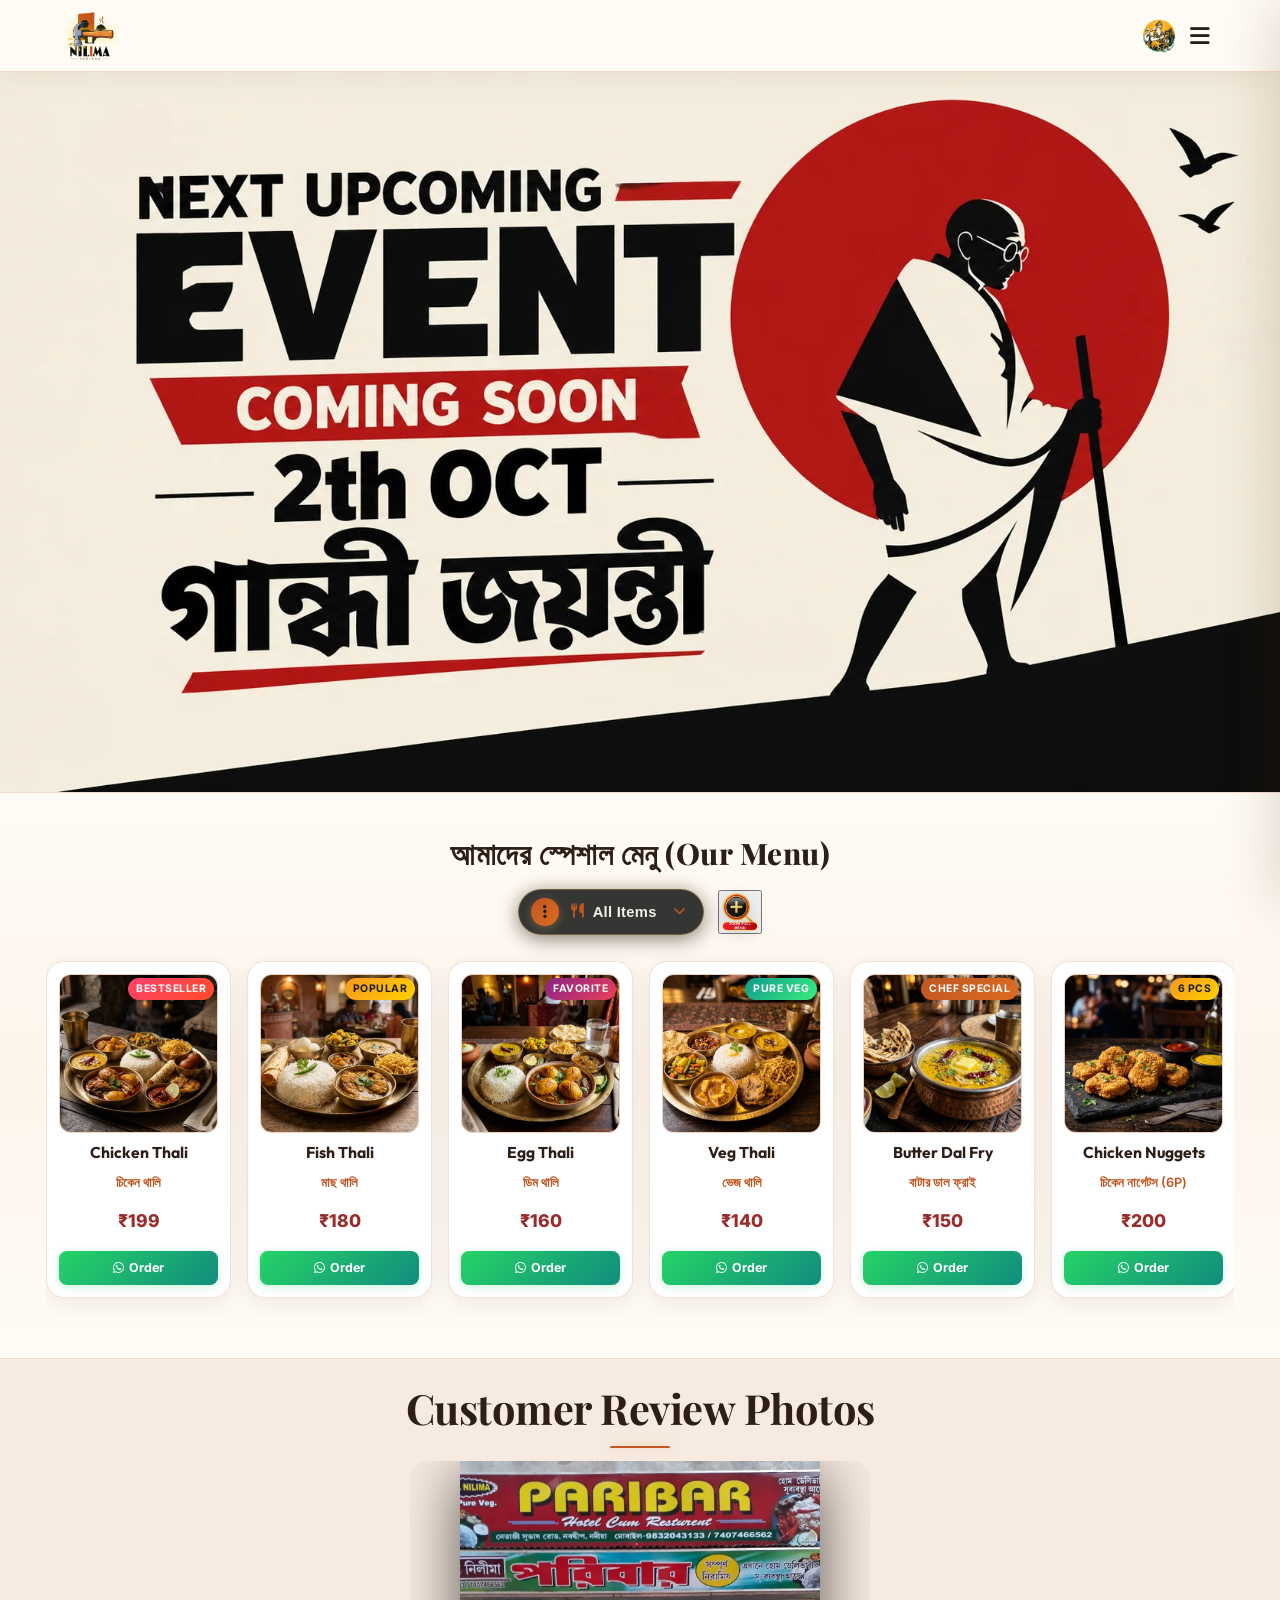
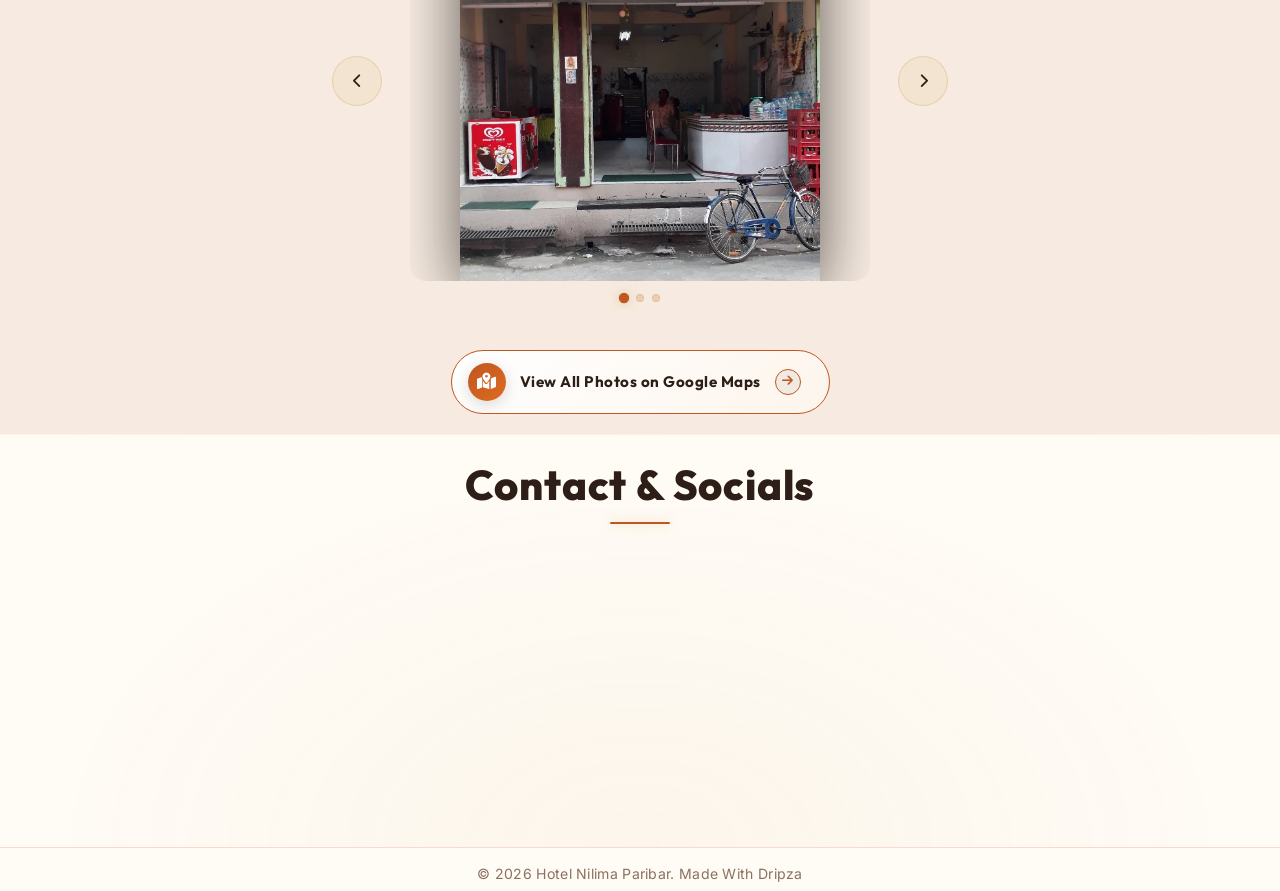
==== index.html @ 19c097c8 "Update search input keypad dismiss on enter" ====
﻿<!DOCTYPE html>
<html lang="bn">
<head>
    <meta charset="UTF-8">
    <meta name="viewport" content="width=device-width, initial-scale=1.0">
    <title>Hotel Nilima Paribar</title>
    <link rel="icon" type="image/png" href="assets/hotel_nilima_paribar_logo.webp">
    <link href="https://fonts.googleapis.com/css2?family=Playfair+Display:wght@400;600;700;800&family=Outfit:wght@300;400;600;800&family=Inter:wght@300;400;500;600&display=swap" rel="stylesheet">
    <link rel="stylesheet" href="https://cdnjs.cloudflare.com/ajax/libs/font-awesome/6.4.0/css/all.min.css">
    <link rel="stylesheet" href="styles.css?v=1.3">
</head>
<body class="no-scroll">
    <!-- Preloader Screen -->
    <div id="preloader">
        <div class="preloader-content">
            <h1 class="preloader-title">Welcome to <br><span class="highlight">Hotel Nilima Paribar</span></h1>
            <div class="preloader-loader">
                <div class="loader-bar"></div>
            </div>
        </div>
    </div>
    <!-- Navbar -->
    <nav class="navbar">
        <div class="logo-container">
            <img src="assets/hotel_nilima_paribar_logo.webp" alt="Hotel Nilima Paribar Logo" class="logo-brand-img">
            <div class="logo-text-wrapper">
                <span class="animated-football-header" title="Ganesh Chaturthi Special">
                    <img src="assets/ganesh_run_icon.webp" alt="Ganesh Run Icon" style="object-fit: contain; filter: drop-shadow(0 0 5px rgba(255, 215, 0, 0.6));">
                </span>
                <span class="logo-text">Hotel Nilima Paribar</span>
            </div>
        </div>
        <span class="rath-yatra-header-text">শুভ বিশ্বকর্মা পূজা!</span>
        <ul class="nav-links">
            <li><a href="#home">Home</a></li>
            <li><a href="#menu">Menu</a></li>
            <li><a href="#reviews">Reviews</a></li>
            <li><a href="#contact">Contact</a></li>
        </ul>
        <div class="navbar-actions">
            <!-- Rakhi Purnima Button for Poster -->
            <button class="fifa-btn" id="open-promo-modal-direct-btn" title="Show Ganesh Chaturthi Special Poster">
                <div class="fifa-container">
                    <div class="fifa-magic-ring"></div>
                    <img src="assets/ganesh_icon.webp" alt="Ganesh Special" class="fifa-svg" style="object-fit: contain;">
                </div>
            </button>
            
            <div class="hamburger">
                <i class="fas fa-bars"></i>
            </div>
        </div>
    </nav>

    <!-- Hero Section -->
    <section id="home" class="hero">
        <div class="hero-bg banner-box">
            <img src="assets/aj_restaurant_banner_1.webp" alt="AJ Restaurant & Cafe Banner" class="active">
            <img src="assets/hero_banner_1.webp" alt="Hotel Nilima Paribar Banner">
            <div class="overlay"></div>
        </div>
        <!-- Click/Hover Zones for Banner Control -->
        <div class="hero-nav-zone left-zone" title="Previous Image"></div>
        <div class="hero-nav-zone right-zone" title="Next Image"></div>
    </section>

                <!-- Digital Restaurant Menu Section -->
    <section id="menu" class="main-menu-section">
        <div class="menu-header-wrapper">
            <div class="menu-eyebrow-container">
                <span class="menu-eyebrow">আমাদের স্পেশাল মেনু (Our Menu)</span>
            </div>
        </div>

        <!-- Menu Category Filter Tabs -->
                <!-- Menu Category Filter Dropdown (Three-Dot Filter Menu) -->
        <!-- Menu Filter and Zoom Controls Row -->
        <div class="menu-filter-controls-row">
            <div class="menu-filter-dropdown-wrapper" id="main-menu-filter-dropdown-wrapper">
            <button type="button" class="menu-filter-dots-btn" id="main-menu-filter-dots-btn" aria-expanded="false" aria-haspopup="true" title="Filter Menu">
                <span class="three-dots-icon-box">
                    <i class="fas fa-ellipsis-v"></i>
                </span>
                <span class="current-filter-label" id="main-current-filter-label">
                    <i class="fas fa-utensils"></i>
                    <span>All Items</span>
                </span>
                <i class="fas fa-chevron-down filter-dropdown-arrow"></i>
            </button>

            <!-- Dropdown List of Category Filter Options -->
            <div class="menu-filter-dropdown-menu" id="main-menu-filter-dropdown-menu">
                <div class="menu-filter-dropdown-header">
                    <span><i class="fas fa-filter"></i> Filter Category</span>
                </div>
                <div class="menu-filter-dropdown-list">
                    <button type="button" class="menu-tab-btn active" data-category="all">
                        <span class="tab-btn-content">
                            <i class="fas fa-utensils tab-icon"></i>
                            <span class="tab-title">All Items</span>
                        </span>
                        <i class="fas fa-check active-indicator-icon"></i>
                    </button>
                    <button type="button" class="menu-tab-btn" data-category="thali">
                        <span class="tab-btn-content">
                            <i class="fas fa-bowl-rice tab-icon"></i>
                            <span class="tab-title">Bengali Thali</span>
                        </span>
                        <i class="fas fa-check active-indicator-icon"></i>
                    </button>
                    <button type="button" class="menu-tab-btn" data-category="snacks">
                        <span class="tab-btn-content">
                            <i class="fas fa-burger tab-icon"></i>
                            <span class="tab-title">Breakfast & Snacks</span>
                        </span>
                        <i class="fas fa-check active-indicator-icon"></i>
                    </button>
                    <button type="button" class="menu-tab-btn" data-category="beverages">
                        <span class="tab-btn-content">
                            <i class="fas fa-mug-hot tab-icon"></i>
                            <span class="tab-title">Tea & Coffee</span>
                        </span>
                        <i class="fas fa-check active-indicator-icon"></i>
                    </button>
                    <button type="button" class="menu-tab-btn" data-category="extras">
                        <span class="tab-btn-content">
                            <i class="fas fa-plate-wheat tab-icon"></i>
                            <span class="tab-title">Sides & Extras</span>
                        </span>
                        <i class="fas fa-check active-indicator-icon"></i>
                    </button>
                </div>
            </div>
        </div>

            <!-- Zoom Full Menu Button on Right Side of Filter -->
            <button type="button" class="menu-zoom-img-btn" id="open-full-menu-modal-btn" title="Open Complete Menu Card (সম্পূর্ণ মেনু)">
                    <img src="assets/zoom_full_menu_icon.webp" alt="Zoom Full Menu" class="zoom-full-menu-img">
                </button>
        </div>
        

        <!-- Menu Cards Horizontal Side-Scroll Wrapper -->
        <div class="main-menu-scroll-wrapper">
            <div class="main-menu-scroll-track" id="main-restaurant-menu-scroll">
                
                <!-- 1. Chicken Thali -->
                <div class="food-menu-card" data-category="thali">
                    <div class="food-card-badge bestseller">Bestseller</div>
                    <div class="food-card-img-box">
                        <img src="assets/menu_chicken_thali.webp" alt="Chicken Thali" loading="lazy">
                    </div>
                    <div class="food-card-body">
                        <h3 class="food-title">Chicken Thali</h3>
                        <span class="bengali-title">চিকেন থালি</span>
                        <span class="food-price">₹199</span>
                        <a href="https://wa.me/917407466562?text=Hi%20Hotel%20Nilima%20Paribar,%20I%20want%20to%20order%20Chicken%20Thali%20(₹199)" target="_blank" class="food-order-btn">
                            <i class="fab fa-whatsapp"></i> Order
                        </a>
                    </div>
                </div>

                <!-- 2. Fish Thali -->
                <div class="food-menu-card" data-category="thali">
                    <div class="food-card-badge popular">Popular</div>
                    <div class="food-card-img-box">
                        <img src="assets/menu_fish_thali.webp" alt="Fish Thali" loading="lazy">
                    </div>
                    <div class="food-card-body">
                        <h3 class="food-title">Fish Thali</h3>
                        <span class="bengali-title">মাছ থালি</span>
                        <span class="food-price">₹180</span>
                        <a href="https://wa.me/917407466562?text=Hi%20Hotel%20Nilima%20Paribar,%20I%20want%20to%20order%20Fish%20Thali%20(₹180)" target="_blank" class="food-order-btn">
                            <i class="fab fa-whatsapp"></i> Order
                        </a>
                    </div>
                </div>

                <!-- 3. Egg Thali -->
                <div class="food-menu-card" data-category="thali">
                    <div class="food-card-badge special">Favorite</div>
                    <div class="food-card-img-box">
                        <img src="assets/menu_egg_thali.webp" alt="Egg Thali" loading="lazy">
                    </div>
                    <div class="food-card-body">
                        <h3 class="food-title">Egg Thali</h3>
                        <span class="bengali-title">ডিম থালি</span>
                        <span class="food-price">₹160</span>
                        <a href="https://wa.me/917407466562?text=Hi%20Hotel%20Nilima%20Paribar,%20I%20want%20to%20order%20Egg%20Thali%20(₹160)" target="_blank" class="food-order-btn">
                            <i class="fab fa-whatsapp"></i> Order
                        </a>
                    </div>
                </div>

                <!-- 4. Veg Thali -->
                <div class="food-menu-card" data-category="thali">
                    <div class="food-card-badge pure-veg">Pure Veg</div>
                    <div class="food-card-img-box">
                        <img src="assets/menu_veg_thali.webp" alt="Veg Thali" loading="lazy">
                    </div>
                    <div class="food-card-body">
                        <h3 class="food-title">Veg Thali</h3>
                        <span class="bengali-title">ভেজ থালি</span>
                        <span class="food-price">₹140</span>
                        <a href="https://wa.me/917407466562?text=Hi%20Hotel%20Nilima%20Paribar,%20I%20want%20to%20order%20Veg%20Thali%20(₹140)" target="_blank" class="food-order-btn">
                            <i class="fab fa-whatsapp"></i> Order
                        </a>
                    </div>
                </div>

                <!-- 5. Butter Dal Fry -->
                <div class="food-menu-card" data-category="extras">
                    <div class="food-card-badge chef">Chef Special</div>
                    <div class="food-card-img-box">
                        <img src="assets/menu_butter_dal_fry.webp" alt="Butter Dal Fry" loading="lazy">
                    </div>
                    <div class="food-card-body">
                        <h3 class="food-title">Butter Dal Fry</h3>
                        <span class="bengali-title">বাটার ডাল ফ্রাই</span>
                        <span class="food-price">₹150</span>
                        <a href="https://wa.me/917407466562?text=Hi%20Hotel%20Nilima%20Paribar,%20I%20want%20to%20order%20Butter%20Dal%20Fry%20(₹150)" target="_blank" class="food-order-btn">
                            <i class="fab fa-whatsapp"></i> Order
                        </a>
                    </div>
                </div>

                <!-- 6. Chicken Nuggets -->
                <div class="food-menu-card" data-category="snacks">
                    <div class="food-card-badge popular">6 Pcs</div>
                    <div class="food-card-img-box">
                        <img src="assets/menu_chicken_nuggets.webp" alt="Chicken Nuggets" loading="lazy">
                    </div>
                    <div class="food-card-body">
                        <h3 class="food-title">Chicken Nuggets</h3>
                        <span class="bengali-title">চিকেন নাগেটস (6P)</span>
                        <span class="food-price">₹200</span>
                        <a href="https://wa.me/917407466562?text=Hi%20Hotel%20Nilima%20Paribar,%20I%20want%20to%20order%20Chicken%20Nuggets%20(₹200)" target="_blank" class="food-order-btn">
                            <i class="fab fa-whatsapp"></i> Order
                        </a>
                    </div>
                </div>

                <!-- 7. Aloo Tikki -->
                <div class="food-menu-card" data-category="snacks">
                    <div class="food-card-badge pure-veg">Big Size</div>
                    <div class="food-card-img-box">
                        <img src="assets/menu_aloo_tikki.webp" alt="Aloo Tikki Big Size" loading="lazy">
                    </div>
                    <div class="food-card-body">
                        <h3 class="food-title">Aloo Tikki 6P</h3>
                        <span class="bengali-title">আলু টিক্কি (6P)</span>
                        <span class="food-price">₹180</span>
                        <a href="https://wa.me/917407466562?text=Hi%20Hotel%20Nilima%20Paribar,%20I%20want%20to%20order%20Aloo%20Tikki%20(₹180)" target="_blank" class="food-order-btn">
                            <i class="fab fa-whatsapp"></i> Order
                        </a>
                    </div>
                </div>

                <!-- 8. Egg Maggie -->
                <div class="food-menu-card" data-category="snacks">
                    <div class="food-card-badge popular">Hot</div>
                    <div class="food-card-img-box">
                        <img src="assets/menu_egg_maggie.webp" alt="Egg Maggie" loading="lazy">
                    </div>
                    <div class="food-card-body">
                        <h3 class="food-title">Egg Maggie</h3>
                        <span class="bengali-title">এগ ম্যাগি</span>
                        <span class="food-price">₹80</span>
                        <a href="https://wa.me/917407466562?text=Hi%20Hotel%20Nilima%20Paribar,%20I%20want%20to%20order%20Egg%20Maggie%20(₹80)" target="_blank" class="food-order-btn">
                            <i class="fab fa-whatsapp"></i> Order
                        </a>
                    </div>
                </div>

                <!-- 9. Veg Maggie -->
                <div class="food-menu-card" data-category="snacks">
                    <div class="food-card-badge pure-veg">Veg</div>
                    <div class="food-card-img-box">
                        <img src="assets/menu_egg_maggie.webp" alt="Veg Maggie" loading="lazy">
                    </div>
                    <div class="food-card-body">
                        <h3 class="food-title">Veg Maggie</h3>
                        <span class="bengali-title">ভেজ ম্যাগি</span>
                        <span class="food-price">₹60</span>
                        <a href="https://wa.me/917407466562?text=Hi%20Hotel%20Nilima%20Paribar,%20I%20want%20to%20order%20Veg%20Maggie%20(₹60)" target="_blank" class="food-order-btn">
                            <i class="fab fa-whatsapp"></i> Order
                        </a>
                    </div>
                </div>

                <!-- 10. Bread Omelette -->
                <div class="food-menu-card" data-category="snacks">
                    <div class="food-card-badge special">Breakfast</div>
                    <div class="food-card-img-box">
                        <img src="assets/menu6.webp" alt="Bread Omelette Jam Butter" loading="lazy">
                    </div>
                    <div class="food-card-body">
                        <h3 class="food-title">Bread Omelette</h3>
                        <span class="bengali-title">ব্রেড ওমলেট / জ্যাম</span>
                        <span class="food-price">₹60</span>
                        <a href="https://wa.me/917407466562?text=Hi%20Hotel%20Nilima%20Paribar,%20I%20want%20to%20order%20Bread%20Omelette%20(₹60)" target="_blank" class="food-order-btn">
                            <i class="fab fa-whatsapp"></i> Order
                        </a>
                    </div>
                </div>

                <!-- 11. Chai & Coffee -->
                <div class="food-menu-card" data-category="beverages">
                    <div class="food-card-badge special">Hot</div>
                    <div class="food-card-img-box">
                        <img src="assets/menu_tea_coffee.webp" alt="Coffee" loading="lazy">
                    </div>
                    <div class="food-card-body">
                        <h3 class="food-title">Milk / Black Coffee</h3>
                        <span class="bengali-title">কফি (Min 2 Cup)</span>
                        <span class="food-price">₹50</span>
                        <a href="https://wa.me/917407466562?text=Hi%20Hotel%20Nilima%20Paribar,%20I%20want%20to%20order%20Coffee" target="_blank" class="food-order-btn">
                            <i class="fab fa-whatsapp"></i> Order
                        </a>
                    </div>
                </div>

                <!-- 12. Milk / Black Tea -->
                <div class="food-menu-card" data-category="beverages">
                    <div class="food-card-badge bestseller">Chai</div>
                    <div class="food-card-img-box">
                        <img src="assets/menu_tea_coffee.webp" alt="Tea" loading="lazy">
                    </div>
                    <div class="food-card-body">
                        <h3 class="food-title">Black / Milk Tea</h3>
                        <span class="bengali-title">চা (Min 2 Cup)</span>
                        <span class="food-price">₹25</span>
                        <a href="https://wa.me/917407466562?text=Hi%20Hotel%20Nilima%20Paribar,%20I%20want%20to%20order%20Tea" target="_blank" class="food-order-btn">
                            <i class="fab fa-whatsapp"></i> Order
                        </a>
                    </div>
                </div>

                <!-- 13. Green Tea -->
                <div class="food-menu-card" data-category="beverages">
                    <div class="food-card-badge pure-veg">Healthy</div>
                    <div class="food-card-img-box">
                        <img src="assets/menu_tea_coffee.webp" alt="Green Tea" loading="lazy">
                    </div>
                    <div class="food-card-body">
                        <h3 class="food-title">Green Tea</h3>
                        <span class="bengali-title">গ্রিন টি (Min 2 Cup)</span>
                        <span class="food-price">₹40</span>
                        <a href="https://wa.me/917407466562?text=Hi%20Hotel%20Nilima%20Paribar,%20I%20want%20to%20order%20Green%20Tea" target="_blank" class="food-order-btn">
                            <i class="fab fa-whatsapp"></i> Order
                        </a>
                    </div>
                </div>

                <!-- 14. Extra Chicken 4P -->
                <div class="food-menu-card" data-category="extras">
                    <div class="food-card-badge popular">4 Pcs</div>
                    <div class="food-card-img-box">
                        <img src="assets/menu_chicken_thali.webp" alt="Extra Chicken" loading="lazy">
                    </div>
                    <div class="food-card-body">
                        <h3 class="food-title">Extra Chicken (4P)</h3>
                        <span class="bengali-title">চিকেন কারি (4P)</span>
                        <span class="food-price">₹180</span>
                        <a href="https://wa.me/917407466562?text=Hi%20Hotel%20Nilima%20Paribar,%20I%20want%20to%20order%20Extra%20Chicken%204P%20(₹180)" target="_blank" class="food-order-btn">
                            <i class="fab fa-whatsapp"></i> Order
                        </a>
                    </div>
                </div>

                <!-- 15. Extra Mutton 1P -->
                <div class="food-menu-card" data-category="extras">
                    <div class="food-card-badge special">Special</div>
                    <div class="food-card-img-box">
                        <img src="assets/menu3.webp" alt="Extra Mutton" loading="lazy">
                    </div>
                    <div class="food-card-body">
                        <h3 class="food-title">Extra Mutton (1P)</h3>
                        <span class="bengali-title">মটন (স্পেশাল অর্ডার)</span>
                        <span class="food-price">₹80</span>
                        <a href="https://wa.me/917407466562?text=Hi%20Hotel%20Nilima%20Paribar,%20I%20want%20to%20order%20Extra%20Mutton%20(₹80)" target="_blank" class="food-order-btn">
                            <i class="fab fa-whatsapp"></i> Order
                        </a>
                    </div>
                </div>

                <!-- 16. Extra Fish 1P -->
                <div class="food-menu-card" data-category="extras">
                    <div class="food-card-badge popular">1 Pc</div>
                    <div class="food-card-img-box">
                        <img src="assets/menu_fish_thali.webp" alt="Extra Fish" loading="lazy">
                    </div>
                    <div class="food-card-body">
                        <h3 class="food-title">Extra Fish (1P)</h3>
                        <span class="bengali-title">মাছ ১ পিস</span>
                        <span class="food-price">₹80</span>
                        <a href="https://wa.me/917407466562?text=Hi%20Hotel%20Nilima%20Paribar,%20I%20want%20to%20order%20Extra%20Fish%20(₹80)" target="_blank" class="food-order-btn">
                            <i class="fab fa-whatsapp"></i> Order
                        </a>
                    </div>
                </div>

                <!-- 17. Green Salad -->
                <div class="food-menu-card" data-category="extras">
                    <div class="food-card-badge pure-veg">Fresh</div>
                    <div class="food-card-img-box">
                        <img src="assets/menu_veg_thali.webp" alt="Green Salad" loading="lazy">
                    </div>
                    <div class="food-card-body">
                        <h3 class="food-title">Green Salad</h3>
                        <span class="bengali-title">গ্রিন স্যালাড</span>
                        <span class="food-price">₹100</span>
                        <a href="https://wa.me/917407466562?text=Hi%20Hotel%20Nilima%20Paribar,%20I%20want%20to%20order%20Green%20Salad%20(₹100)" target="_blank" class="food-order-btn">
                            <i class="fab fa-whatsapp"></i> Order
                        </a>
                    </div>
                </div>

                <!-- 18. Extra Egg (2P) -->
                <div class="food-menu-card" data-category="extras">
                    <div class="food-card-badge special">2 Pcs</div>
                    <div class="food-card-img-box">
                        <img src="assets/menu_egg_thali.webp" alt="Extra Egg 2P" loading="lazy">
                    </div>
                    <div class="food-card-body">
                        <h3 class="food-title">Extra Egg (2P)</h3>
                        <span class="bengali-title">ডিম (২ পিস)</span>
                        <span class="food-price">₹50</span>
                        <a href="https://wa.me/917407466562?text=Hi%20Hotel%20Nilima%20Paribar,%20I%20want%20to%20order%20Extra%20Egg%202P%20(₹50)" target="_blank" class="food-order-btn">
                            <i class="fab fa-whatsapp"></i> Order
                        </a>
                    </div>
                </div>

                <!-- 19. Extra Rice -->
                <div class="food-menu-card" data-category="extras">
                    <div class="food-card-badge popular">1 Plate</div>
                    <div class="food-card-img-box">
                        <img src="assets/menu_veg_thali.webp" alt="Extra Rice" loading="lazy">
                    </div>
                    <div class="food-card-body">
                        <h3 class="food-title">Extra Rice</h3>
                        <span class="bengali-title">এক্সট্রা ভাত</span>
                        <span class="food-price">₹50</span>
                        <a href="https://wa.me/917407466562?text=Hi%20Hotel%20Nilima%20Paribar,%20I%20want%20to%20order%20Extra%20Rice%20(₹50)" target="_blank" class="food-order-btn">
                            <i class="fab fa-whatsapp"></i> Order
                        </a>
                    </div>
                </div>

                <!-- 20. Extra Misti / Papad / Roti -->
                <div class="food-menu-card" data-category="extras">
                    <div class="food-card-badge pure-veg">Per Pc</div>
                    <div class="food-card-img-box">
                        <img src="assets/menu2.webp" alt="Extra Misti Papad Roti" loading="lazy">
                    </div>
                    <div class="food-card-body">
                        <h3 class="food-title">Extra Misti / Papad / Roti</h3>
                        <span class="bengali-title">মিষ্টি / পাঁপড় / রুটি</span>
                        <span class="food-price">₹10</span>
                        <a href="https://wa.me/917407466562?text=Hi%20Hotel%20Nilima%20Paribar,%20I%20want%20to%20order%20Extra%20Misti%20Papad%20Roti%20(₹10)" target="_blank" class="food-order-btn">
                            <i class="fab fa-whatsapp"></i> Order
                        </a>
                    </div>
                </div>

                <!-- 21. Extra Sabji / Dal / Vaji -->
                <div class="food-menu-card" data-category="extras">
                    <div class="food-card-badge pure-veg">Side Bowl</div>
                    <div class="food-card-img-box">
                        <img src="assets/menu_butter_dal_fry.webp" alt="Extra Sabji Dal Vaji" loading="lazy">
                    </div>
                    <div class="food-card-body">
                        <h3 class="food-title">Extra Sabji / Dal / Vaji</h3>
                        <span class="bengali-title">সবজি / ডাল / ভাজি</span>
                        <span class="food-price">₹30</span>
                        <a href="https://wa.me/917407466562?text=Hi%20Hotel%20Nilima%20Paribar,%20I%20want%20to%20order%20Extra%20Sabji%20Dal%20Vaji%20(₹30)" target="_blank" class="food-order-btn">
                            <i class="fab fa-whatsapp"></i> Order
                        </a>
                    </div>
                </div>

                <!-- 18. Water Bottle -->
                <div class="food-menu-card" data-category="beverages">
                    <div class="food-card-badge pure-veg">Mineral</div>
                    <div class="food-card-img-box">
                        <img src="assets/menu5.webp" alt="Water Bottle" loading="lazy">
                    </div>
                    <div class="food-card-body">
                        <h3 class="food-title">Water Bottle</h3>
                        <span class="bengali-title">জল 1L / 2L</span>
                        <span class="food-price">₹20 / ₹30</span>
                        <a href="https://wa.me/917407466562?text=Hi%20Hotel%20Nilima%20Paribar,%20I%20want%20to%20order%20Water%20Bottle" target="_blank" class="food-order-btn">
                            <i class="fab fa-whatsapp"></i> Order
                        </a>
                    </div>
                </div>

            </div>
        </div>
    </section>

    <!-- Reviews Section (Photo Gallery) -->
    <section id="reviews" class="reviews-section">
        <h2 class="section-title">Customer Review Photos</h2>
        <div class="reviews-slider-container">
            <div class="reviews-slider">
                <div class="review-slide active">
                    <img src="assets/customer_review_1.webp" alt="Customer Review 1">
                </div>
                <div class="review-slide">
                    <img src="assets/customer_review_2.webp" alt="Customer Review 2">
                </div>
                <div class="review-slide">
                    <img src="assets/customer_review_3.webp" alt="Customer Review 3">
                </div>
            </div>
            
            <!-- Slider Controls -->
            <button class="slider-btn prev-btn"><i class="fas fa-chevron-left"></i></button>
            <button class="slider-btn next-btn"><i class="fas fa-chevron-right"></i></button>
            
            <!-- Slider Dots -->
            <div class="slider-dots">
                <span class="dot active" data-index="0"></span>
                <span class="dot" data-index="1"></span>
                <span class="dot" data-index="2"></span>
            </div>
        </div>
        <div style="text-align: center; margin-top: 3rem;">
            <div class="reviews-cta-wrapper">
            <a href="https://maps.app.goo.gl/4jvdmFvVwzKEsBxD9" target="_blank" class="modern-maps-btn" title="Open Google Maps Gallery">
                <span class="maps-icon-badge"><i class="fas fa-map-marked-alt"></i></span>
                <span class="maps-btn-text">View All Photos on Google Maps</span>
                <span class="maps-arrow-circle"><i class="fas fa-arrow-right"></i></span>
            </a>
        </div>
        </div>
    </section>

    <!-- Contact & Footer -->
    <section id="contact" class="contact-section">
        <h2 class="section-title">Contact & Socials</h2>
        <div class="contact-container glassmorphism">
            <div class="contact-info">
                <h2>Visit Us</h2>
                <div class="info-item">
                    <a href="https://maps.app.goo.gl/Jmg99uzbRJ62rN9A8" target="_blank" style="color: inherit; text-decoration: none; display: flex; align-items: center; gap: 15px;">
                        <i class="fas fa-map-marker-alt"></i>
                        <p>C948+MCX, Nabadwip, West Bengal 741302</p>
                    </a>
                </div>
                <div class="info-item">
                    <a href="tel:+917407466562" style="color: inherit; text-decoration: none; display: flex; align-items: center; gap: 15px;">
                        <i class="fas fa-phone-alt"></i>
                        <p>+91 7407466562</p>
                    </a>
                </div>
                <div class="info-item">
                    <a href="mailto:info@hotelnilimaparibar.com" style="color: inherit; text-decoration: none; display: flex; align-items: center; gap: 15px;">
                        <i class="fas fa-envelope"></i>
                        <p>info@hotelnilimaparibar.com</p>
                    </a>
                </div>
            </div>
            <div class="social-links">
                <h2>Follow Us</h2>
                <div class="social-icons">
                    <a href="#" class="social-icon"><i class="fab fa-instagram"></i></a>
                    <a href="#" class="social-icon"><i class="fab fa-facebook-f"></i></a>
                    <a href="#" class="social-icon"><i class="fab fa-youtube"></i></a>
                    <a href="https://wa.me/917407466562" target="_blank" class="social-icon" title="Chat on WhatsApp"><i class="fab fa-whatsapp"></i></a>
                    <a href="https://maps.app.goo.gl/Jmg99uzbRJ62rN9A8" target="_blank" class="social-icon" title="View Location"><i class="fas fa-map-marker-alt"></i></a>
                </div>
            </div>
        </div>
    </section>

    <footer>
        <p>&copy; 2026 Hotel Nilima Paribar. Made With Dripza</p>
    </footer>



    <!-- Full Menu Interactive Modal -->
    <div class="full-menu-modal" id="full-menu-modal" aria-hidden="true">
        <div class="full-menu-modal-overlay" id="full-menu-modal-overlay"></div>
        <div class="full-menu-modal-container">
            <!-- Modal Sticky Top Header Container (Header + Hero Title + Search + Category Tabs) -->
            <div class="full-menu-modal-top-section">
                <!-- Modal Header -->
                <div class="full-menu-modal-header">
                    <div class="full-menu-modal-header-left">
                        <button class="menu-modal-close-btn" id="close-full-menu-modal-btn" aria-label="Close Full Menu">
                            <i class="fas fa-arrow-left"></i> <span>Back</span>
                        </button>
                        <div class="full-menu-modal-title">
                            Hotel Nilima Paribar
                        </div>
                    </div>
                    <div class="full-menu-modal-header-right">
                        <a href="#modal-order-timings" class="menu-modal-timing-btn" id="modal-timing-btn" title="Order Timings">
                            <i class="fas fa-clock"></i> <span>Timings</span>
                        </a>
                        <a href="tel:917407466562" class="menu-modal-call-btn">
                            <i class="fas fa-phone-alt"></i> <span>917407466562</span>
                        </a>
                        <button class="menu-modal-close-icon-btn" id="close-full-menu-icon-btn" aria-label="Close">
                            <i class="fas fa-times"></i>
                        </button>
                    </div>
                </div>

                <!-- Modal Hero Header -->
                <div class="full-menu-hero">
                    <h1>Complete Menu Card <span class="bengali-heading">আমাদের সম্পূর্ণ ডিজিটাল মেনু</span></h1>
                </div>

                <!-- Search Bar & Category Filter Tabs -->
                <div class="menu-control-bar">
                    

                    <!-- Modal Category Filter Dropdown (Three-Dot Filter Menu) -->
                    <div class="menu-filter-dropdown-wrapper" id="modal-menu-filter-dropdown-wrapper">
            <button type="button" class="menu-filter-dots-btn" id="modal-menu-filter-dots-btn" aria-expanded="false" aria-haspopup="true" title="Filter Menu">
                <span class="three-dots-icon-box">
                    <i class="fas fa-ellipsis-v"></i>
                </span>
                <span class="current-filter-label" id="modal-current-filter-label">
                    <i class="fas fa-utensils"></i>
                    <span>All Items</span>
                </span>
                <i class="fas fa-chevron-down filter-dropdown-arrow"></i>
            </button>

            <!-- Dropdown List of Category Filter Options -->
            <div class="menu-filter-dropdown-menu" id="modal-menu-filter-dropdown-menu">
                <div class="menu-filter-dropdown-header">
                    <span><i class="fas fa-filter"></i> Filter Category</span>
                </div>
                <div class="menu-filter-dropdown-list">
                    <button type="button" class="menu-tab-btn active" data-category="all">
                        <span class="tab-btn-content">
                            <i class="fas fa-utensils tab-icon"></i>
                            <span class="tab-title">All Items</span>
                        </span>
                        <i class="fas fa-check active-indicator-icon"></i>
                    </button>
                    <button type="button" class="menu-tab-btn" data-category="thali">
                        <span class="tab-btn-content">
                            <i class="fas fa-bowl-rice tab-icon"></i>
                            <span class="tab-title">Bengali Thali</span>
                        </span>
                        <i class="fas fa-check active-indicator-icon"></i>
                    </button>
                    <button type="button" class="menu-tab-btn" data-category="snacks">
                        <span class="tab-btn-content">
                            <i class="fas fa-burger tab-icon"></i>
                            <span class="tab-title">Breakfast & Snacks</span>
                        </span>
                        <i class="fas fa-check active-indicator-icon"></i>
                    </button>
                    <button type="button" class="menu-tab-btn" data-category="beverages">
                        <span class="tab-btn-content">
                            <i class="fas fa-mug-hot tab-icon"></i>
                            <span class="tab-title">Tea & Coffee</span>
                        </span>
                        <i class="fas fa-check active-indicator-icon"></i>
                    </button>
                    <button type="button" class="menu-tab-btn" data-category="extras">
                        <span class="tab-btn-content">
                            <i class="fas fa-plate-wheat tab-icon"></i>
                            <span class="tab-title">Sides & Extras</span>
                        </span>
                        <i class="fas fa-check active-indicator-icon"></i>
                    </button>
                </div>
            </div>
                </div>

                    <div class="search-box-wrapper">
                        <i class="fas fa-search"></i>
                        <input type="text" id="modal-menu-search-input" placeholder="খাবারের নাম লিখে খুঁজুন (Search dishes...)" autocomplete="off" enterkeyhint="search">
                        <button type="button" id="modal-menu-search-clear" class="search-clear-btn" aria-label="Clear search" title="à¦®à§à¦›à§‡ à¦«à§‡à¦²à§à¦¨ (Clear)">
                            <i class="fas fa-times"></i>
                        </button>
                    </div>
            </div>
            </div>

            <div class="full-menu-modal-body">
                <!-- Complete Menu Card Grid -->
                <div class="compact-menu-grid-container">
                    <div class="compact-grid" id="modal-full-menu-grid">

                        <!-- 1. Chicken Thali -->
                        <div class="food-menu-card" data-category="thali" data-keywords="chicken thali murgi murgir mangsho rice dal sabji thali">
                            <div class="food-card-badge bestseller">Bestseller</div>
                            <div class="food-card-img-box">
                                <img src="assets/menu_chicken_thali.webp" alt="Chicken Thali" loading="lazy">
                            </div>
                            <div class="food-card-body">
                                <h3 class="food-title">Chicken Thali</h3>
                                <span class="bengali-title">চিকেন থালি</span>
                                <span class="food-price">₹199</span>
                                <a href="https://wa.me/917407466562?text=Hi%20Hotel%20Nilima%20Paribar,%20I%20want%20to%20order%20Chicken%20Thali%20(₹199)" target="_blank" class="food-order-btn">
                                    <i class="fab fa-whatsapp"></i> Order
                                </a>
                            </div>
                        </div>

                        <!-- 2. Fish Thali -->
                        <div class="food-menu-card" data-category="thali" data-keywords="fish thali macher thali mach jhol rui katla rice dal thali">
                            <div class="food-card-badge popular">Popular</div>
                            <div class="food-card-img-box">
                                <img src="assets/menu_fish_thali.webp" alt="Fish Thali" loading="lazy">
                            </div>
                            <div class="food-card-body">
                                <h3 class="food-title">Fish Thali</h3>
                                <span class="bengali-title">মাছ থালি</span>
                                <span class="food-price">₹180</span>
                                <a href="https://wa.me/917407466562?text=Hi%20Hotel%20Nilima%20Paribar,%20I%20want%20to%20order%20Fish%20Thali%20(₹180)" target="_blank" class="food-order-btn">
                                    <i class="fab fa-whatsapp"></i> Order
                                </a>
                            </div>
                        </div>

                        <!-- 3. Egg Thali -->
                        <div class="food-menu-card" data-category="thali" data-keywords="egg thali dimer thali dim kosha rice dal thali">
                            <div class="food-card-badge special">Favorite</div>
                            <div class="food-card-img-box">
                                <img src="assets/menu_egg_thali.webp" alt="Egg Thali" loading="lazy">
                            </div>
                            <div class="food-card-body">
                                <h3 class="food-title">Egg Thali</h3>
                                <span class="bengali-title">ডিম থালি</span>
                                <span class="food-price">₹160</span>
                                <a href="https://wa.me/917407466562?text=Hi%20Hotel%20Nilima%20Paribar,%20I%20want%20to%20order%20Egg%20Thali%20(₹160)" target="_blank" class="food-order-btn">
                                    <i class="fab fa-whatsapp"></i> Order
                                </a>
                            </div>
                        </div>

                        <!-- 4. Veg Thali -->
                        <div class="food-menu-card" data-category="thali" data-keywords="veg thali niramish thali paneer dal sabji rice mishti doi">
                            <div class="food-card-badge pure-veg">Pure Veg</div>
                            <div class="food-card-img-box">
                                <img src="assets/menu_veg_thali.webp" alt="Veg Thali" loading="lazy">
                            </div>
                            <div class="food-card-body">
                                <h3 class="food-title">Veg Thali</h3>
                                <span class="bengali-title">ভেজ থালি</span>
                                <span class="food-price">₹140</span>
                                <a href="https://wa.me/917407466562?text=Hi%20Hotel%20Nilima%20Paribar,%20I%20want%20to%20order%20Veg%20Thali%20(₹140)" target="_blank" class="food-order-btn">
                                    <i class="fab fa-whatsapp"></i> Order
                                </a>
                            </div>
                        </div>

                        <!-- 5. Butter Dal Fry -->
                        <div class="food-menu-card" data-category="extras" data-keywords="butter dal fry yellow dal tadka veg">
                            <div class="food-card-badge chef">Chef Special</div>
                            <div class="food-card-img-box">
                                <img src="assets/menu_butter_dal_fry.webp" alt="Butter Dal Fry" loading="lazy">
                            </div>
                            <div class="food-card-body">
                                <h3 class="food-title">Butter Dal Fry</h3>
                                <span class="bengali-title">বাটার ডাল ফ্রাই</span>
                                <span class="food-price">₹150</span>
                                <a href="https://wa.me/917407466562?text=Hi%20Hotel%20Nilima%20Paribar,%20I%20want%20to%20order%20Butter%20Dal%20Fry%20(₹150)" target="_blank" class="food-order-btn">
                                    <i class="fab fa-whatsapp"></i> Order
                                </a>
                            </div>
                        </div>

                        <!-- 6. Chicken Nuggets (6P) -->
                        <div class="food-menu-card" data-category="snacks" data-keywords="chicken nuggets 6p fried snacks non-veg">
                            <div class="food-card-badge popular">6 Pcs</div>
                            <div class="food-card-img-box">
                                <img src="assets/menu_chicken_nuggets.webp" alt="Chicken Nuggets" loading="lazy">
                            </div>
                            <div class="food-card-body">
                                <h3 class="food-title">Chicken Nuggets</h3>
                                <span class="bengali-title">চিকেন নাগেটস (6P)</span>
                                <span class="food-price">₹200</span>
                                <a href="https://wa.me/917407466562?text=Hi%20Hotel%20Nilima%20Paribar,%20I%20want%20to%20order%20Chicken%20Nuggets%20(₹200)" target="_blank" class="food-order-btn">
                                    <i class="fab fa-whatsapp"></i> Order
                                </a>
                            </div>
                        </div>

                        <!-- 7. Aloo Tikki Big Size (6P) -->
                        <div class="food-menu-card" data-category="snacks" data-keywords="aloo tikki potato cutlet snacks big size veg">
                            <div class="food-card-badge pure-veg">Big Size</div>
                            <div class="food-card-img-box">
                                <img src="assets/menu_aloo_tikki.webp" alt="Aloo Tikki Big Size" loading="lazy">
                            </div>
                            <div class="food-card-body">
                                <h3 class="food-title">Aloo Tikki 6P</h3>
                                <span class="bengali-title">আলু টিক্কি (6P)</span>
                                <span class="food-price">₹180</span>
                                <a href="https://wa.me/917407466562?text=Hi%20Hotel%20Nilima%20Paribar,%20I%20want%20to%20order%20Aloo%20Tikki%20(₹180)" target="_blank" class="food-order-btn">
                                    <i class="fab fa-whatsapp"></i> Order
                                </a>
                            </div>
                        </div>

                        <!-- 8. Egg Maggie -->
                        <div class="food-menu-card" data-category="snacks" data-keywords="egg maggie noodles masala snacks">
                            <div class="food-card-badge popular">Hot</div>
                            <div class="food-card-img-box">
                                <img src="assets/menu_egg_maggie.webp" alt="Egg Maggie" loading="lazy">
                            </div>
                            <div class="food-card-body">
                                <h3 class="food-title">Egg Maggie</h3>
                                <span class="bengali-title">এগ ম্যাগি</span>
                                <span class="food-price">₹80</span>
                                <a href="https://wa.me/917407466562?text=Hi%20Hotel%20Nilima%20Paribar,%20I%20want%20to%20order%20Egg%20Maggie%20(₹80)" target="_blank" class="food-order-btn">
                                    <i class="fab fa-whatsapp"></i> Order
                                </a>
                            </div>
                        </div>

                        <!-- 9. Veg Maggie -->
                        <div class="food-menu-card" data-category="snacks" data-keywords="veg maggie masala noodles snacks vegetarian">
                            <div class="food-card-badge pure-veg">Veg</div>
                            <div class="food-card-img-box">
                                <img src="assets/menu_egg_maggie.webp" alt="Veg Maggie" loading="lazy">
                            </div>
                            <div class="food-card-body">
                                <h3 class="food-title">Veg Maggie</h3>
                                <span class="bengali-title">ভেজ ম্যাগি</span>
                                <span class="food-price">₹60</span>
                                <a href="https://wa.me/917407466562?text=Hi%20Hotel%20Nilima%20Paribar,%20I%20want%20to%20order%20Veg%20Maggie%20(₹60)" target="_blank" class="food-order-btn">
                                    <i class="fab fa-whatsapp"></i> Order
                                </a>
                            </div>
                        </div>

                        <!-- 10. Bread Omelette / Jam / Butter -->
                        <div class="food-menu-card" data-category="snacks" data-keywords="bread omelette jam butter breakfast toast egg">
                            <div class="food-card-badge special">Breakfast</div>
                            <div class="food-card-img-box">
                                <img src="assets/menu6.webp" alt="Bread Omelette Jam Butter" loading="lazy">
                            </div>
                            <div class="food-card-body">
                                <h3 class="food-title">Bread Omelette</h3>
                                <span class="bengali-title">ব্রেড ওমলেট / জ্যাম</span>
                                <span class="food-price">₹60</span>
                                <a href="https://wa.me/917407466562?text=Hi%20Hotel%20Nilima%20Paribar,%20I%20want%20to%20order%20Bread%20Omelette%20(₹60)" target="_blank" class="food-order-btn">
                                    <i class="fab fa-whatsapp"></i> Order
                                </a>
                            </div>
                        </div>

                        <!-- 11. Milk / Black Coffee -->
                        <div class="food-menu-card" data-category="beverages" data-keywords="coffee milk coffee black coffee hot drink beverages espresso">
                            <div class="food-card-badge special">Hot</div>
                            <div class="food-card-img-box">
                                <img src="assets/menu_tea_coffee.webp" alt="Milk and Black Coffee" loading="lazy">
                            </div>
                            <div class="food-card-body">
                                <h3 class="food-title">Milk / Black Coffee</h3>
                                <span class="bengali-title">কফি (Min 2 Cup)</span>
                                <span class="food-price">₹50</span>
                                <a href="https://wa.me/917407466562?text=Hi%20Hotel%20Nilima%20Paribar,%20I%20want%20to%20order%20Coffee" target="_blank" class="food-order-btn">
                                    <i class="fab fa-whatsapp"></i> Order
                                </a>
                            </div>
                        </div>

                        <!-- 12. Black / Milk Tea -->
                        <div class="food-menu-card" data-category="beverages" data-keywords="tea chai milk tea black tea masala chai beverage">
                            <div class="food-card-badge bestseller">Chai</div>
                            <div class="food-card-img-box">
                                <img src="assets/menu_tea_coffee.webp" alt="Black and Milk Tea" loading="lazy">
                            </div>
                            <div class="food-card-body">
                                <h3 class="food-title">Black / Milk Tea</h3>
                                <span class="bengali-title">চা (Min 2 Cup)</span>
                                <span class="food-price">₹25</span>
                                <a href="https://wa.me/917407466562?text=Hi%20Hotel%20Nilima%20Paribar,%20I%20want%20to%20order%20Tea" target="_blank" class="food-order-btn">
                                    <i class="fab fa-whatsapp"></i> Order
                                </a>
                            </div>
                        </div>

                        <!-- 13. Green Tea -->
                        <div class="food-menu-card" data-category="beverages" data-keywords="green tea healthy detox hot beverage">
                            <div class="food-card-badge pure-veg">Healthy</div>
                            <div class="food-card-img-box">
                                <img src="assets/menu_tea_coffee.webp" alt="Green Tea" loading="lazy">
                            </div>
                            <div class="food-card-body">
                                <h3 class="food-title">Green Tea</h3>
                                <span class="bengali-title">গ্রিন টি (Min 2 Cup)</span>
                                <span class="food-price">₹40</span>
                                <a href="https://wa.me/917407466562?text=Hi%20Hotel%20Nilima%20Paribar,%20I%20want%20to%20order%20Green%20Tea" target="_blank" class="food-order-btn">
                                    <i class="fab fa-whatsapp"></i> Order
                                </a>
                            </div>
                        </div>

                        <!-- 14. Extra Chicken (4P) -->
                        <div class="food-menu-card" data-category="extras" data-keywords="extra chicken 4p murgir mangsho chicken curry side non-veg">
                            <div class="food-card-badge popular">4 Pcs</div>
                            <div class="food-card-img-box">
                                <img src="assets/menu_chicken_thali.webp" alt="Extra Chicken 4P" loading="lazy">
                            </div>
                            <div class="food-card-body">
                                <h3 class="food-title">Extra Chicken (4P)</h3>
                                <span class="bengali-title">চিকেন কারি (4P)</span>
                                <span class="food-price">₹180</span>
                                <a href="https://wa.me/917407466562?text=Hi%20Hotel%20Nilima%20Paribar,%20I%20want%20to%20order%20Extra%20Chicken%204P%20(₹180)" target="_blank" class="food-order-btn">
                                    <i class="fab fa-whatsapp"></i> Order
                                </a>
                            </div>
                        </div>

                        <!-- 15. Extra Mutton (1P - Special Order) -->
                        <div class="food-menu-card" data-category="extras" data-keywords="extra mutton 1p khasi mangsho mutton kosha special non-veg">
                            <div class="food-card-badge special">Special</div>
                            <div class="food-card-img-box">
                                <img src="assets/menu3.webp" alt="Extra Mutton 1P" loading="lazy">
                            </div>
                            <div class="food-card-body">
                                <h3 class="food-title">Extra Mutton (1P)</h3>
                                <span class="bengali-title">মটন (স্পেশাল অর্ডার)</span>
                                <span class="food-price">₹80</span>
                                <a href="https://wa.me/917407466562?text=Hi%20Hotel%20Nilima%20Paribar,%20I%20want%20to%20order%20Extra%20Mutton%20(₹80)" target="_blank" class="food-order-btn">
                                    <i class="fab fa-whatsapp"></i> Order
                                </a>
                            </div>
                        </div>

                        <!-- 16. Extra Fish (1P) -->
                        <div class="food-menu-card" data-category="extras" data-keywords="extra fish 1p macher jhol rui katla side non-veg">
                            <div class="food-card-badge popular">1 Pc</div>
                            <div class="food-card-img-box">
                                <img src="assets/menu_fish_thali.webp" alt="Extra Fish 1P" loading="lazy">
                            </div>
                            <div class="food-card-body">
                                <h3 class="food-title">Extra Fish (1P)</h3>
                                <span class="bengali-title">মাছ ১ পিস</span>
                                <span class="food-price">₹80</span>
                                <a href="https://wa.me/917407466562?text=Hi%20Hotel%20Nilima%20Paribar,%20I%20want%20to%20order%20Extra%20Fish%20(₹80)" target="_blank" class="food-order-btn">
                                    <i class="fab fa-whatsapp"></i> Order
                                </a>
                            </div>
                        </div>

                        <!-- 17. Green Salad -->
                        <div class="food-menu-card" data-category="extras" data-keywords="green salad cucumber tomato onion lemon salad veg">
                            <div class="food-card-badge pure-veg">Fresh</div>
                            <div class="food-card-img-box">
                                <img src="assets/menu_veg_thali.webp" alt="Green Salad" loading="lazy">
                            </div>
                            <div class="food-card-body">
                                <h3 class="food-title">Green Salad</h3>
                                <span class="bengali-title">গ্রিন স্যালাড</span>
                                <span class="food-price">₹100</span>
                                <a href="https://wa.me/917407466562?text=Hi%20Hotel%20Nilima%20Paribar,%20I%20want%20to%20order%20Green%20Salad%20(₹100)" target="_blank" class="food-order-btn">
                                    <i class="fab fa-whatsapp"></i> Order
                                </a>
                            </div>
                        </div>

                        <!-- 18. Extra Egg (2P) -->
                        <div class="food-menu-card" data-category="extras" data-keywords="extra egg 2p dim egg curry side non-veg">
                            <div class="food-card-badge special">2 Pcs</div>
                            <div class="food-card-img-box">
                                <img src="assets/menu_egg_thali.webp" alt="Extra Egg 2P" loading="lazy">
                            </div>
                            <div class="food-card-body">
                                <h3 class="food-title">Extra Egg (2P)</h3>
                                <span class="bengali-title">ডিম (২ পিস)</span>
                                <span class="food-price">₹50</span>
                                <a href="https://wa.me/917407466562?text=Hi%20Hotel%20Nilima%20Paribar,%20I%20want%20to%20order%20Extra%20Egg%202P%20(₹50)" target="_blank" class="food-order-btn">
                                    <i class="fab fa-whatsapp"></i> Order
                                </a>
                            </div>
                        </div>

                        <!-- 19. Extra Rice -->
                        <div class="food-menu-card" data-category="extras" data-keywords="extra rice bhat rice portion veg side">
                            <div class="food-card-badge popular">1 Plate</div>
                            <div class="food-card-img-box">
                                <img src="assets/menu_veg_thali.webp" alt="Extra Rice" loading="lazy">
                            </div>
                            <div class="food-card-body">
                                <h3 class="food-title">Extra Rice</h3>
                                <span class="bengali-title">এক্সট্রা ভাত</span>
                                <span class="food-price">₹50</span>
                                <a href="https://wa.me/917407466562?text=Hi%20Hotel%20Nilima%20Paribar,%20I%20want%20to%20order%20Extra%20Rice%20(₹50)" target="_blank" class="food-order-btn">
                                    <i class="fab fa-whatsapp"></i> Order
                                </a>
                            </div>
                        </div>

                        <!-- 20. Extra Misti / Papad / Roti -->
                        <div class="food-menu-card" data-category="extras" data-keywords="extra misti papad roti sweet flatbread side">
                            <div class="food-card-badge pure-veg">Per Pc</div>
                            <div class="food-card-img-box">
                                <img src="assets/menu2.webp" alt="Extra Misti Papad Roti" loading="lazy">
                            </div>
                            <div class="food-card-body">
                                <h3 class="food-title">Extra Misti / Papad / Roti</h3>
                                <span class="bengali-title">মিষ্টি / পাঁপড় / রুটি</span>
                                <span class="food-price">₹10</span>
                                <a href="https://wa.me/917407466562?text=Hi%20Hotel%20Nilima%20Paribar,%20I%20want%20to%20order%20Extra%20Misti%20Papad%20Roti%20(₹10)" target="_blank" class="food-order-btn">
                                    <i class="fab fa-whatsapp"></i> Order
                                </a>
                            </div>
                        </div>

                        <!-- 21. Extra Sabji / Dal / Vaji -->
                        <div class="food-menu-card" data-category="extras" data-keywords="extra sabji dal vaji butter dal fry veg side">
                            <div class="food-card-badge pure-veg">Side Bowl</div>
                            <div class="food-card-img-box">
                                <img src="assets/menu_butter_dal_fry.webp" alt="Extra Sabji Dal Vaji" loading="lazy">
                            </div>
                            <div class="food-card-body">
                                <h3 class="food-title">Extra Sabji / Dal / Vaji</h3>
                                <span class="bengali-title">সবজি / ডাল / ভাজি</span>
                                <span class="food-price">₹30</span>
                                <a href="https://wa.me/917407466562?text=Hi%20Hotel%20Nilima%20Paribar,%20I%20want%20to%20order%20Extra%20Sabji%20Dal%20Vaji%20(₹30)" target="_blank" class="food-order-btn">
                                    <i class="fab fa-whatsapp"></i> Order
                                </a>
                            </div>
                        </div>

                        <!-- 22. Packaged Water Bottle (1L / 2L) -->
                        <div class="food-menu-card" data-category="beverages" data-keywords="water bottle 1l 2l mineral water drink">
                            <div class="food-card-badge pure-veg">Mineral</div>
                            <div class="food-card-img-box">
                                <img src="assets/menu5.webp" alt="Packaged Water Bottle" loading="lazy">
                            </div>
                            <div class="food-card-body">
                                <h3 class="food-title">Water Bottle</h3>
                                <span class="bengali-title">জল 1L / 2L</span>
                                <span class="food-price">₹20 / ₹30</span>
                                <a href="https://wa.me/917407466562?text=Hi%20Hotel%20Nilima%20Paribar,%20I%20want%20to%20order%20Water%20Bottle" target="_blank" class="food-order-btn">
                                    <i class="fab fa-whatsapp"></i> Order
                                </a>
                            </div>
                        </div>

                    </div>

                    <!-- No Results Fallback -->
                    <div id="modal-no-results-msg" style="display: none; text-align: center; padding: 40px 20px; color: #aaa;">
                        <i class="fas fa-search" style="font-size: 2.5rem; margin-bottom: 12px; display: block; color: var(--accent-gold);"></i>
                        <p>আপনার খোঁজা অনুযায়ী কোনো খাবার পাওয়া যায়নি। অন্য কিছু লিখে খুঁজুন।</p>
                    </div>
                </div>

                <!-- Order Timings Banner -->
                <div id="modal-order-timings" style="max-width: 1200px; margin: 35px auto 40px; padding: 0 15px;">
                    <div class="order-info-banner glassmorphism">
                        <div class="order-timing-card">
                            <div class="timing-icon"><i class="fas fa-clock"></i></div>
                            <div class="timing-details">
                                <h4>⏰ Order Timings (অর্ডার সময়সূচী)</h4>
                                <ul>
                                    <li><strong>☀️ Lunch:</strong> Any Time You're Hungry!</li>
                                    <li><strong>🌙 Dinner:</strong> Order 05:00 PM – 06:30 PM <span class="serve-time">(Serve: 9:30 PM – 10:00 PM)</span></li>
                                    <li><strong>🌅 Breakfast:</strong> Pre-order 09:00 PM – 10:00 PM <span class="serve-time">(Serve Next Morning: 8:30 AM)</span></li>
                                </ul>
                            </div>
                        </div>
                        
                        <div class="order-call-box">
                            <div class="call-badge">Direct Hotline</div>
                            <h3>Call or WhatsApp to Place Order</h3>
                            <a href="tel:917407466562" class="order-phone-link">
                                <i class="fas fa-phone-volume"></i> 917407466562
                            </a>
                            <div class="quick-action-btns">
                                <a href="tel:917407466562" class="direct-call-btn">
                                    <i class="fas fa-phone"></i> Call Now
                                </a>
                                <a href="https://wa.me/917407466562?text=Hello%20Hotel%20Nilima%20Paribar,%20I%20want%20to%20place%20an%20order!" target="_blank" class="direct-wp-btn">
                                    <i class="fab fa-whatsapp"></i> WhatsApp Order
                                </a>
                            </div>
                        </div>
                    </div>
                </div>
            </div>
        </div>
    </div>

    

    <!-- Message Panel Overlay -->
    <div class="msg-panel-overlay" id="msg-panel-overlay"></div>

    <!-- Slide-out Message Panel -->
    <div class="msg-panel" id="msg-panel">
        <button class="close-msg-panel-btn" id="close-msg-panel-btn">&times;</button>
        <div class="msg-panel-header">
            <h2>Send a Message</h2>
            <p>We'd love to hear from you! Write to us and we'll save it to our sheet.</p>
        </div>
        <form id="msg-panel-form">
            <div class="form-group">
                <label for="msg-name">Your Name</label>
                <input type="text" id="msg-name" required placeholder="Enter your full name">
            </div>
            <div class="form-group">
                <label for="msg-email">Email or Phone</label>
                <input type="text" id="msg-email" required placeholder="Enter email or phone number">
            </div>
            <div class="form-group">
                <label for="msg-content">Message</label>
                <textarea id="msg-content" rows="5" required placeholder="Type your message here..."></textarea>
            </div>
            <button type="submit" class="submit-msg-btn" id="submit-msg-btn">
                <span>Send Message</span> <i class="fas fa-paper-plane"></i>
            </button>
        </form>
        <div class="msg-status-container" id="msg-status-container"></div>
    </div>



    <!-- Promo Poster Modal -->
    <div class="promo-modal" id="promo-modal">
        <div class="promo-modal-overlay"></div>
        <div class="promo-modal-content">
            <button class="promo-modal-close" id="close-promo-modal-btn" aria-label="Close Promo Modal"><i class="fas fa-times"></i></button>
            <img src="assets/promo_poster.webp" alt="Rakhi Purnima Celebration" class="promo-poster-img">
        </div>
    </div>

    <script src="script.js"></script>
</body>
</html>
---- styles.css ----
﻿/* ============================================================
   HOTEL NILIMA PARIBAR — Luxury Warm Amber & Sunset Terracotta Light Theme
   ============================================================ */

@import url('https://fonts.googleapis.com/css2?family=Playfair+Display:wght@400;600;700;800&family=Outfit:wght@300;400;600;800&family=Inter:wght@300;400;500;600&display=swap');

/* ---- CSS Variables ---- */
/* ---- CSS Variables (Luxury Light Theme) ---- */
:root {
    --bg-deep:              #FFFBF5; /* Soft Peach Cream (main bg) */
    --bg-dark:              #F7EBE1; /* Warm Sand (section bg alt) */
    --bg-card:              #FFFFFF; /* Pure Crisp White for cards */
    --bg-card2:             #FDF5EC; /* Warm Amber-tinted Cream for hover cards */
    --bg-cream:             #3D291D; /* Deep Rich Espresso / Mocha */
    --accent-gold:          #C05621; /* Rich Terracotta / Sunset Amber */
    --accent-amber:         #DD6B20; /* Bright Warm Amber */
    --accent-light:         #C05621; /* Warm Terracotta */
    --accent-red:           #9B2C2C; /* Deep Crimson Accent */
    --accent-warm:          #C05621; /* Terracotta Warm */
    --text-primary:         #2D1F17; /* Deep Mocha Charcoal for text */
    --text-secondary:       #5C4538; /* Warm Espresso Muted Text */
    --text-muted:           #8C7161; /* Soft Clay Muted Text */
    --text-light-section:   #2D1F17; /* Dark text */
    --glass-bg:             rgba(255, 255, 255, 0.9); /* Pure white glass */
    --glass-border:         rgba(192, 86, 33, 0.18); /* Terracotta subtle border */
    --glass-shadow:         0 8px 30px rgba(74, 40, 16, 0.08); /* Soft luxury shadow */
    --glow-gold:            0 0 20px rgba(192, 86, 33, 0.25);
    --radius-sm:            8px;
    --radius-md:            16px;
    --radius-lg:            24px;
    --transition:           all 0.4s cubic-bezier(0.4, 0, 0.2, 1);
}

/* ---- Reset ---- */
*, *::before, *::after {
    margin: 0;
    padding: 0;
    box-sizing: border-box;
}

html {
    scroll-behavior: smooth;
}

body {
    font-family: 'Inter', sans-serif;
    background-color: var(--bg-deep);
    color: var(--text-primary);
    overflow-x: hidden;
    line-height: 1.6;
}

body.no-scroll {
    overflow-y: hidden !important;
}

h1, h2, h3, h4 {
    font-family: 'Playfair Display', 'Tiro Bangla', serif;
    line-height: 1.2;
}

/* ---- Custom Scrollbar ---- */
::-webkit-scrollbar          { width: 6px; }
::-webkit-scrollbar-track    { background: var(--bg-deep); }
::-webkit-scrollbar-thumb    { background: var(--accent-gold); border-radius: 3px; }
::-webkit-scrollbar-thumb:hover { background: var(--accent-amber); }

/* ============================================================
   NAVBAR
   ============================================================ */
.navbar {
    position: sticky;
    top: 0;
    margin: 0;
    width: 100%;
    padding: 0 5%;
    height: 72px;
    border-radius: 0;
    display: flex;
    justify-content: space-between;
    align-items: center;
    background: rgba(255, 251, 245, 0.95);
    backdrop-filter: blur(20px);
    -webkit-backdrop-filter: blur(20px);
    z-index: 1000;
    border-bottom: 1px solid rgba(192, 86, 33, 0.2);
    box-shadow: 0 4px 30px rgba(74, 40, 16, 0.08);
    transition: var(--transition);
}

.navbar-scrolled {
    height: 62px;
    background: rgba(255, 251, 245, 0.98);
    border-bottom-color: rgba(201, 162, 75, 0.35);
    box-shadow: 0 8px 40px rgba(74, 40, 16, 0.12), var(--glow-gold);
}

.logo-container {
    display: flex;
    align-items: center;
    gap: 2px; /* Set gap to almost zero to align right next to logo image */
}

.logo-brand-img {
    height: 52px;
    width: auto;
    object-fit: contain;
    transition: var(--transition);
}

.logo-brand-img:hover {
    transform: scale(1.04);
}

.logo-text-wrapper {
    display: flex;
    align-items: center;
    position: relative;
    padding-left: 0px; /* Removed padding entirely to start text immediately */
    /* no overflow: hidden so football can roll across the whole screen */
}

.animated-football-header {
    position: absolute;
    left: -52px;
    width: 48px;
    height: 48px;
    top: 50%;
    margin-top: -24px;
    display: inline-block;
    z-index: 10;
    animation: footballRollAcross 14s linear infinite;
    will-change: left, transform, opacity;
    pointer-events: none;
}

.animated-football-header svg,
.animated-football-header img {
    width: 100%;
    height: 100%;
}

.logo-text {
    font-size: 1.5rem;
    font-weight: 800;
    letter-spacing: 1px;
    background: linear-gradient(90deg, var(--accent-gold), var(--accent-red));
    -webkit-background-clip: text;
    -webkit-text-fill-color: transparent;
    font-family: 'Outfit', sans-serif;
    display: inline-block;
    white-space: nowrap;
    overflow: hidden;
    clip-path: inset(0 100% 0 0);
    opacity: 0;
    animation: revealTextWipe 14s linear infinite;
    will-change: clip-path, opacity;
}

.nav-links {
    display: flex;
    flex-direction: column;
    position: absolute;
    top: 100%;
    right: 5%; /* Align with padding of navbar actions */
    width: 210px;
    height: auto;
    background: rgba(255, 251, 245, 0.98);
    backdrop-filter: blur(20px);
    -webkit-backdrop-filter: blur(20px);
    border: 1px solid rgba(192, 86, 33, 0.2);
    border-radius: 0 0 var(--radius-md) var(--radius-md);
    padding: 1.5rem 0;
    gap: 0.25rem;
    box-shadow: 0 15px 40px rgba(74, 40, 16, 0.1);
    opacity: 0;
    transform: translateY(-8px);
    pointer-events: none;
    transition: all 0.3s cubic-bezier(0.165, 0.84, 0.44, 1);
    align-items: center;
    list-style: none;
    z-index: 1000;
}

.nav-links.nav-active {
    opacity: 1;
    transform: translateY(0);
    pointer-events: auto;
}

.nav-links a {
    text-decoration: none;
    color: var(--text-secondary);
    font-weight: 500;
    font-size: 0.95rem;
    letter-spacing: 0.5px;
    text-transform: uppercase;
    padding: 0.65rem 1.4rem;
    border-radius: var(--radius-sm);
    transition: var(--transition);
    position: relative;
    display: block;
    width: 100%;
    text-align: center;
}

.nav-links a::after {
    content: '';
    position: absolute;
    bottom: 2px;
    left: 50%;
    transform: translateX(-50%);
    width: 0;
    height: 1.5px;
    background: var(--accent-gold);
    border-radius: 2px;
    transition: width 0.3s ease;
}

.nav-links a:hover {
    color: var(--accent-light);
}

.nav-links a:hover::after {
    width: 60%;
}

.navbar-actions {
    display: flex;
    align-items: center;
    gap: 0.35rem;
}
.dripza-btn-nav {
    background: transparent !important;
    border: none !important;
    width: 38px;
    height: 38px;
    cursor: pointer;
    display: flex;
    align-items: center;
    justify-content: center;
    padding: 0;
    overflow: visible;
    position: relative;
    box-shadow: none !important;
    transition: transform 0.3s ease;
}

.dripza-btn-nav:hover {
    background: transparent !important;
    box-shadow: none !important;
    transform: translateY(-2px);
}

.dripza-nav-icon {
    width: 100%;
    height: 100%;
    object-fit: contain;
    animation: dripzaBreathing 3.5s infinite ease-in-out;
    transition: filter 0.4s ease, transform 0.8s cubic-bezier(0.34, 1.56, 0.64, 1);
}

.dripza-btn-nav:hover .dripza-nav-icon {
    transform: scale(1.15) rotate(360deg);
    filter: drop-shadow(0 0 10px rgba(201, 162, 75, 0.9));
}

@keyframes dripzaBreathing {
    0%, 100% {
        transform: scale(1);
        filter: drop-shadow(0 0 2px rgba(201, 162, 75, 0.25));
    }
    50% {
        transform: scale(1.06);
        filter: drop-shadow(0 0 7px rgba(201, 162, 75, 0.65));
    }
}

.hamburger {
    display: block; /* Show hamburger globally on PC and Mobile */
    cursor: pointer;
    font-size: 1.4rem;
    color: var(--text-primary);
    padding: 0.4rem;
    border-radius: var(--radius-sm);
    transition: var(--transition);
}

.hamburger:hover {
    color: var(--accent-gold);
    background: rgba(201, 162, 75, 0.08);
}

/* ============================================================
   HERO / BANNER SECTION
   ============================================================ */
.hero {
    position: relative;
    width: 100%;
    aspect-ratio: 16 / 9;
    height: 56.25vw; /* Explicit 16:9 height to prevent collapse */
    min-height: 400px; /* Safe minimum height for PC banner */
    display: flex;
    align-items: center;
    justify-content: center;
    text-align: center;
    overflow: hidden;
    margin-top: 0;
}

.hero-bg {
    position: absolute;
    inset: 0;
    z-index: 0;
    overflow: hidden;
    background: var(--bg-deep);
}

.hero-bg::before {
    content: '';
    position: absolute;
    top: -30px;
    left: -30px;
    right: -30px;
    bottom: -30px;
    background-image: var(--bg-image);
    background-size: cover;
    background-position: center;
    filter: blur(28px) brightness(0.28) saturate(1.2);
    transition: background-image 1.2s ease-in-out;
    z-index: 0;
}

.hero-bg img {
    position: absolute;
    inset: 0;
    width: 100%;
    height: 100%;
    object-fit: cover;
    display: block;
    opacity: 0;
    transition: opacity 1.5s ease-in-out;
    z-index: 1;
}

.hero-video {
    position: absolute;
    inset: 0;
    width: 100%;
    height: 100%;
    object-fit: cover;
    z-index: 1;
}

.hero-bg img.active {
    opacity: 1;
    z-index: 2;
}

.hero-bg img.prev {
    opacity: 0;
    z-index: 1;
}

.hero-nav-zone {
    position: absolute;
    top: 0;
    bottom: 0;
    width: 15%;
    z-index: 5;
    cursor: pointer;
    background: transparent;
    transition: background 0.3s ease;
}

.hero-nav-zone.left-zone {
    left: 0;
}

.hero-nav-zone.right-zone {
    right: 0;
}

/* Subtle feedback on hover (no arrow icons) */
.hero-nav-zone:hover {
    background: rgba(255, 255, 255, 0.03);
}

.overlay {
    position: absolute;
    inset: 0;
    background: transparent;
    z-index: 3;
    pointer-events: none;
}

.hero-content {
    max-width: 800px;
    padding: 0 24px;
    z-index: 4;
    transform: translateY(30px);
    opacity: 0;
    animation: fadeUp 1.2s cubic-bezier(0.165, 0.84, 0.44, 1) forwards 0.4s;
}

.hero-content h1 {
    font-size: 3.6rem;
    font-weight: 800;
    margin-bottom: 1.2rem;
    color: var(--text-primary);
    text-shadow: 0 4px 15px rgba(74, 40, 16, 0.08);
    letter-spacing: -1px;
}

.hero-content p {
    font-size: 1.15rem;
    color: var(--text-secondary);
    margin-bottom: 2.8rem;
    line-height: 1.7;
    text-shadow: 0 2px 8px rgba(74, 40, 16, 0.08);
}

/* ============================================================
   SECTION SHARED
   ============================================================ */
section {
    padding: 15px 6%;
}

.section-title {
    font-family: 'Playfair Display', 'Tiro Bangla', serif;
    font-size: 2.6rem;
    font-weight: 700;
    text-align: center;
    margin-bottom: 1.2rem;
    color: var(--text-primary);
    position: relative;
    display: inline-block;
    width: 100%;
    letter-spacing: -0.5px;
}

.section-title::after {
    content: '';
    display: block;
    width: 60px;
    height: 2px;
    background: linear-gradient(90deg, var(--accent-gold), var(--accent-light));
    margin: 0.8rem auto 0;
    border-radius: 2px;
    box-shadow: 0 0 10px rgba(201, 162, 75, 0.5);
}

/* ============================================================
   VIBE SECTION
   ============================================================ */
.vibe-section {
    background: radial-gradient(ellipse at center top, rgba(201, 162, 75,0.05) 0%, transparent 65%);
    border-top: 1px solid rgba(201, 162, 75, 0.08);
    border-bottom: 1px solid rgba(201, 162, 75, 0.08);
    padding-top: 15px;
    padding-bottom: 15px;
}

.vibe-container {
    display: flex;
    align-items: center;
    justify-content: center;
    flex-wrap: wrap;
    gap: 1.2rem;
    padding: 0;
    max-width: 1100px;
    margin: 0 auto;
}

.vibe-text {
    max-width: 520px;
}

.vibe-text h3 {
    font-family: 'Playfair Display', 'Tiro Bangla', serif;
    font-size: 2rem;
    margin-bottom: 1.2rem;
    font-weight: 700;
    color: var(--text-primary);
    position: relative;
    padding-left: 1.2rem;
}

.vibe-text h3::before {
    content: '';
    position: absolute;
    left: 0;
    top: 10%;
    height: 80%;
    width: 3px;
    background: linear-gradient(to bottom, var(--accent-gold), var(--accent-amber));
    border-radius: 3px;
}

.vibe-text p {
    color: var(--text-secondary);
    line-height: 1.9;
    font-size: 1.05rem;
    font-weight: 400;
}

/* ============================================================
   INTERACTIVE RAKHI PURNIMA SPECIAL ALTAR
   ============================================================ */
.rath-feast-container {
    position: relative;
    width: 190px;
    height: 190px;
    background: radial-gradient(circle at center, #260A13 0%, #120408 100%);
    border-radius: var(--radius-md);
    border: 2px solid rgba(255, 193, 7, 0.55);
    box-shadow: 0 8px 24px rgba(0, 0, 0, 0.85), 
                inset 0 0 25px rgba(233, 30, 99, 0.25),
                0 0 14px rgba(255, 193, 7, 0.35);
    overflow: hidden;
    cursor: pointer;
    perspective: 500px;
    flex-shrink: 0;
    margin: 20px;
    transition: border-color 0.4s ease, box-shadow 0.4s ease;
}

.rath-feast-container:hover {
    border-color: #FFD54F;
    box-shadow: 0 8px 24px rgba(0, 0, 0, 0.95), 
                inset 0 0 25px rgba(255, 215, 0, 0.3),
                0 0 22px rgba(233, 30, 99, 0.5);
}

.temple-arch {
    position: absolute;
    top: 5px;
    left: 5px;
    right: 5px;
    bottom: 5px;
    border: 1px dashed rgba(255, 215, 0, 0.4);
    border-radius: var(--radius-md);
    pointer-events: none;
    z-index: 1;
}

.rath-altar-chariot {
    position: absolute;
    top: 15px;
    left: 50%;
    transform: translateX(-50%);
    width: 72px;
    height: 72px;
    z-index: 3;
    filter: drop-shadow(0 2px 6px rgba(0,0,0,0.7));
    transition: transform 0.4s cubic-bezier(0.175, 0.885, 0.32, 1.275), filter 0.4s ease;
    animation: trophyFloat 3.5s infinite ease-in-out;
}

.rath-altar-chariot svg {
    width: 100%;
    height: 100%;
}

.rath-feast-container.activated .rath-altar-chariot {
    filter: drop-shadow(0 0 10px #FFD700) drop-shadow(0 0 18px #E91E63);
    animation: trophyVibrate 0.12s infinite linear;
}

@keyframes trophyFloat {
    0%, 100% { transform: translateX(-50%) translateY(0); }
    50% { transform: translateX(-50%) translateY(-3px); }
}

@keyframes trophyVibrate {
    0%, 100% { transform: translateX(-50%) translate(0, 0) scale(1.04); }
    25% { transform: translateX(-50%) translate(-0.6px, 0.6px) scale(1.04); }
    50% { transform: translateX(-50%) translate(0.6px, -0.6px) scale(1.04); }
    75% { transform: translateX(-50%) translate(-0.6px, -0.6px) scale(1.04); }
}

.temple-bell {
    position: absolute;
    bottom: 12px;
    left: 50%;
    width: 58px;
    height: 58px;
    transform: translateX(-50%);
    z-index: 5;
    cursor: pointer;
    filter: drop-shadow(0 3px 6px rgba(0,0,0,0.7));
    transition: transform 0.6s cubic-bezier(0.19, 1, 0.22, 1), opacity 0.5s ease;
}

.temple-bell:hover {
    transform: translateX(-50%) scale(1.1);
}

.temple-bell svg {
    width: 100%;
    height: 100%;
}

.rath-feast-container.activated .temple-bell {
    transform: translateX(-50%) translateY(-55px) rotate(-22deg) scale(0.9);
    opacity: 0;
    pointer-events: none;
}

.rath-fusion-burger {
    position: absolute;
    bottom: 10px;
    left: 50%;
    width: 68px;
    height: 68px;
    transform: translate(-50%, 15px) scale(0.6);
    opacity: 0;
    z-index: 2;
    pointer-events: none;
    transition: all 0.6s cubic-bezier(0.175, 0.885, 0.32, 1.275);
    filter: drop-shadow(0 0 4px rgba(0, 0, 0, 0.4));
}

.rath-fusion-burger svg {
    width: 100%;
    height: 100%;
}

.rath-feast-container.activated .rath-fusion-burger {
    opacity: 1;
    transform: translate(-50%, 0) scale(1.2);
    filter: drop-shadow(0 0 10px #FFD700) drop-shadow(0 0 18px #E91E63);
}

.rath-celebration {
    position: absolute;
    top: 36%;
    left: 50%;
    transform: translate(-50%, -50%) scale(0.7);
    font-family: 'Outfit', sans-serif;
    font-size: 0.82rem;
    font-weight: 900;
    color: #ffffff;
    letter-spacing: 1px;
    text-shadow: 0 0 10px #FFD700, 
                 0 0 18px #E91E63, 
                 0 0 26px #880E4F;
    opacity: 0;
    pointer-events: none;
    z-index: 6;
    transition: all 0.4s cubic-bezier(0.175, 0.885, 0.32, 1.275);
    white-space: nowrap;
}

.rath-feast-container.activated .rath-celebration {
    opacity: 1;
    transform: translate(-50%, -50%) scale(1);
    animation: pulseGoal 0.4s ease-in-out infinite alternate;
}

.feast-item {
    position: absolute;
    font-size: 11px;
    opacity: 0;
    z-index: 4;
    pointer-events: none;
}

.feast-item.p1 { left: 45%; top: 35px; }
.feast-item.p2 { left: 35%; top: 40px; }
.feast-item.p3 { left: 55%; top: 40px; }
.feast-item.p4 { left: 40%; top: 30px; }
.feast-item.p5 { left: 50%; top: 30px; }
.feast-item.p6 { left: 48%; top: 25px; }

.rath-feast-container.activated .feast-item {
    animation: rainConfetti 1.5s cubic-bezier(0.1, 0.8, 0.3, 1) forwards;
}

@keyframes rainConfetti {
    0% {
        transform: translate(0, 0) rotate(0deg) scale(0.5);
        opacity: 1;
    }
    100% {
        opacity: 0;
    }
}

.rath-feast-container.activated .feast-item.p1 { transform: translate(-50px, 85px) rotate(360deg) scale(1.3); }
.rath-feast-container.activated .feast-item.p2 { transform: translate(-70px, 65px) rotate(180deg) scale(1.1); }
.rath-feast-container.activated .feast-item.p3 { transform: translate(60px, 80px) rotate(-360deg) scale(1.4); }
.rath-feast-container.activated .feast-item.p4 { transform: translate(-30px, 95px) rotate(-180deg) scale(1.2); }
.rath-feast-container.activated .feast-item.p5 { transform: translate(40px, 90px) rotate(540deg) scale(1.5); }
.rath-feast-container.activated .feast-item.p6 { transform: translate(5px, 100px) rotate(-540deg) scale(1.3); }

/* ============================================================
   REVIEWS GALLERY SLIDER
   ============================================================ */
.reviews-section {
    background: var(--bg-dark);
}

.reviews-slider-container {
    position: relative;
    max-width: 500px;
    margin: 0 auto;
    padding: 0 10px;
}

.reviews-slider {
    position: relative;
    height: 500px;
    width: 100%;
    border-radius: var(--radius-md);
    overflow: hidden;
}

.gallery-item {
    transition: transform 0.3s ease;
    padding: 15px;
    border-radius: var(--radius-md);
}

.reviews-slider .review-slide {
    position: absolute;
    inset: 0;
    width: 100%;
    height: 100%;
    opacity: 0;
    z-index: 1;
    transition: opacity 1s ease-in-out;
    pointer-events: none;
    padding: 0;
}

.reviews-slider .review-slide.active {
    opacity: 1;
    z-index: 2;
    pointer-events: auto;
}

.reviews-slider .review-slide img {
    width: 100%;
    height: 100%;
    object-fit: contain;
    border: none;
    background: none;
    filter: drop-shadow(0 12px 32px rgba(0, 0, 0, 0.65));
}

/* ---- Slider Buttons ---- */
.slider-btn {
    position: absolute;
    top: 50%;
    transform: translateY(-50%);
    background: rgba(201, 162, 75, 0.1);
    border: 1px solid rgba(201, 162, 75, 0.3);
    color: var(--text-primary);
    width: 50px;
    height: 50px;
    border-radius: 50%;
    display: flex;
    align-items: center;
    justify-content: center;
    cursor: pointer;
    z-index: 10;
    backdrop-filter: blur(10px);
    -webkit-backdrop-filter: blur(10px);
    transition: var(--transition);
    font-size: 0.9rem;
}

.slider-btn:hover {
    background: var(--accent-gold);
    border-color: var(--accent-gold);
    color: #fff;
    box-shadow: 0 0 20px rgba(201, 162, 75, 0.55);
    transform: translateY(-50%) scale(1.12);
}

.prev-btn { left:  -68px; }
.next-btn { right: -68px; }

/* ---- Slider Dots ---- */
.slider-dots {
    display: flex;
    justify-content: center;
    gap: 8px;
    margin-top: 2rem;
}

.dot {
    width: 8px;
    height: 8px;
    border-radius: 50%;
    background: rgba(192, 86, 33, 0.2);
    border: 1px solid rgba(201, 162, 75, 0.3);
    cursor: pointer;
    transition: var(--transition);
}

.dot.active,
.dot:hover {
    background: var(--accent-gold);
    border-color: var(--accent-gold);
    box-shadow: 0 0 8px rgba(201, 162, 75, 0.5);
    transform: scale(1.3);
}

/* ---- CTA Button ---- */
.cta-button {
    display: inline-flex;
    align-items: center;
    gap: 0.7rem;
    padding: 14px 34px;
    background: transparent;
    color: var(--accent-light);
    border: 1.5px solid var(--accent-gold);
    border-radius: 4px;
    font-weight: 500;
    font-size: 0.95rem;
    letter-spacing: 0.8px;
    text-transform: uppercase;
    text-decoration: none;
    transition: var(--transition);
    box-shadow: 0 0 0 rgba(201, 162, 75, 0);
    position: relative;
    overflow: hidden;
}

.cta-button::before {
    content: '';
    position: absolute;
    inset: 0;
    background: linear-gradient(135deg, var(--accent-gold), var(--accent-amber));
    opacity: 0;
    transition: opacity 0.35s ease;
    z-index: -1;
}

.cta-button:hover {
    color: #fff;
    border-color: var(--accent-amber);
    box-shadow: 0 4px 25px rgba(201, 162, 75, 0.45);
    transform: translateY(-2px);
}

.cta-button:hover::before {
    opacity: 1;
}

/* ============================================================
   GLASSMORPHISM CARD
   ============================================================ */
.glassmorphism {
    background: rgba(255, 255, 255, 0.88);
    backdrop-filter: blur(16px);
    -webkit-backdrop-filter: blur(16px);
    border: 1px solid rgba(192, 86, 33, 0.18);
    border-radius: var(--radius-lg);
    padding: 24px 32px;
    box-shadow: 0 8px 48px rgba(0, 0, 0, 0.55), inset 0 1px 0 rgba(201, 162, 75, 0.08);
}

#contact {
    background: radial-gradient(ellipse at bottom, rgba(201, 162, 75,0.06) 0%, transparent 65%);
    border-top: 1px solid rgba(201, 162, 75, 0.08);
    padding-top: 25px;
    padding-bottom: 25px;
}
#contact .section-title,
.contact-section .section-title {
    font-family: 'Outfit', sans-serif;
    font-weight: 800;
    letter-spacing: 0.8px;
}


.contact-container {
    display: flex;
    justify-content: space-around;
    flex-wrap: wrap;
    gap: 1.5rem;
    max-width: 800px;
    margin: 0 auto;
}

.contact-info, .social-links {
    flex: 1;
    min-width: 270px;
}

.contact-info h2, .social-links h2 {
    font-family: 'Playfair Display', 'Tiro Bangla', serif;
    font-size: 1.6rem;
    margin-bottom: 1.1rem;
    font-weight: 700;
    color: var(--text-primary);
    letter-spacing: -0.3px;
    padding-bottom: 0.4rem;
    border-bottom: 1px solid rgba(192, 86, 33, 0.2);
}

.info-item {
    display: flex;
    align-items: flex-start;
    gap: 14px;
    margin-bottom: 0.6rem;
    color: var(--text-secondary);
    font-size: 1rem;
    transition: var(--transition);
    padding: 6px 10px;
    border-radius: var(--radius-sm);
    border: 1px solid transparent;
}

.info-item:hover {
    transform: translateX(4px);
    color: var(--text-primary);
    background: rgba(201, 162, 75, 0.05);
    border-color: rgba(201, 162, 75, 0.12);
}

.info-item i {
    color: var(--accent-gold);
    font-size: 1.15rem;
    width: 22px;
    margin-top: 3px;
    flex-shrink: 0;
    transition: transform 0.3s ease;
}

.info-item:hover i {
    transform: scale(1.2);
    color: var(--accent-amber);
}

/* ---- Social Icons ---- */
.social-icons {
    display: flex;
    gap: 12px;
    flex-wrap: wrap;
    margin-top: 0.5rem;
}

.social-icon {
    display: flex;
    align-items: center;
    justify-content: center;
    width: 50px;
    height: 50px;
    border-radius: 12px;
    background: rgba(201, 162, 75, 0.05);
    color: var(--text-secondary);
    font-size: 1.3rem;
    text-decoration: none;
    transition: var(--transition);
    border: 1px solid rgba(192, 86, 33, 0.18);
}

.social-icon:hover {
    background: var(--accent-gold);
    border-color: var(--accent-gold);
    color: var(--bg-deep);
    transform: translateY(-5px) scale(1.06);
    box-shadow: 0 8px 24px rgba(201, 162, 75, 0.45);
}

/* ============================================================
   FOOTER
   ============================================================ */
footer {
    text-align: center;
    padding: 15px 5%;
    background: var(--bg-deep);
    color: var(--text-muted);
    border-top: 1px solid var(--glass-border);
    font-size: 0.88rem;
    letter-spacing: 0.3px;
}

footer p {
    margin: 0;
}

/* ============================================================
   ANIMATIONS
   ============================================================ */
@keyframes footballRollAcross {
    0% {
        left: -52px;
        transform: scaleX(1);
        opacity: 0;
    }
    1.5% {
        opacity: 1;
    }
    14.3% {
        left: calc(100% - 52px);
        transform: scaleX(1);
        opacity: 1;
    }
    21.4% {
        left: calc(100vw - 10% - 220px);
        transform: scaleX(1);
        opacity: 0;
    }
    50% {
        left: calc(100vw - 10% - 220px);
        transform: scaleX(1);
        opacity: 0;
    }
    51.5% {
        left: calc(100vw - 10% - 220px);
        transform: scaleX(-1);
        opacity: 1;
    }
    57.1% {
        left: calc(100% - 52px);
        transform: scaleX(-1);
        opacity: 1;
    }
    71.4% {
        left: -52px;
        transform: scaleX(-1);
        opacity: 1;
    }
    78.6% {
        left: -140px;
        transform: scaleX(-1);
        opacity: 0;
    }
    100% {
        left: -52px;
        transform: scaleX(1);
        opacity: 0;
    }
}

@keyframes footballRollAcrossMobile {
    0% {
        left: -38px;
        transform: scaleX(1);
        opacity: 0;
    }
    1.5% {
        opacity: 1;
    }
    14.3% {
        left: calc(100% - 38px);
        transform: scaleX(1);
        opacity: 1;
    }
    21.4% {
        left: calc(100vw - 10% - 160px);
        transform: scaleX(1);
        opacity: 0;
    }
    50% {
        left: calc(100vw - 10% - 160px);
        transform: scaleX(1);
        opacity: 0;
    }
    51.5% {
        left: calc(100vw - 10% - 160px);
        transform: scaleX(-1);
        opacity: 1;
    }
    57.1% {
        left: calc(100% - 38px);
        transform: scaleX(-1);
        opacity: 1;
    }
    71.4% {
        left: -38px;
        transform: scaleX(-1);
        opacity: 1;
    }
    78.6% {
        left: -100px;
        transform: scaleX(-1);
        opacity: 0;
    }
    100% {
        left: -38px;
        transform: scaleX(1);
        opacity: 0;
    }
}

@keyframes revealTextWipe {
    0%, 3.3% {
        clip-path: inset(0 100% 0 0);
        opacity: 0;
    }
    3.4% {
        opacity: 1;
    }
    18%, 55% {
        clip-path: inset(0 0% 0 0);
        opacity: 1;
    }
    57.1% {
        clip-path: inset(0 22% 0 0);
        opacity: 1;
    }
    64.3%, 100% {
        clip-path: inset(0 100% 0 0);
        opacity: 0;
    }
}

.rath-yatra-header-text {
    position: absolute;
    left: 50%;
    top: 50%;
    transform: translate(-50%, -50%);
    font-family: 'Playfair Display', 'Tiro Bangla', serif;
    font-size: 1.35rem;
    font-weight: 800;
    letter-spacing: 0.5px;
    color: #8B1A1A;
    white-space: nowrap;
    opacity: 0;
    pointer-events: none;
    animation: revealRathText 14s linear infinite;
    z-index: 5;
}

@keyframes revealRathText {
    0%, 3.3% {
        opacity: 1;
        transform: translate(-50%, -50%) translateY(0);
    }
    18% {
        opacity: 0;
        transform: translate(-50%, -50%) translateY(-10px);
    }
    55% {
        opacity: 0;
        transform: translate(-50%, -50%) translateY(10px);
    }
    64.3%, 100% {
        opacity: 1;
        transform: translate(-50%, -50%) translateY(0);
    }
}

@keyframes fadeUp {
    from { opacity: 0; transform: translateY(30px); }
    to   { opacity: 1; transform: translateY(0); }
}

@keyframes steamUp {
    0%   { transform: translateY(0) scaleX(1); opacity: 0; }
    40%  { opacity: 0.85; }
    100% { transform: translateY(-55px) scaleX(2.5); opacity: 0; }
}

@keyframes shimmer {
    0%   { background-position: -200% 0; }
    100% { background-position: 200% 0; }
}

/* ============================================================
   RESPONSIVE — MOBILE
   ============================================================ */
@media (max-width: 768px) {
    .hero {
        aspect-ratio: 16 / 9;
        height: auto;
        min-height: auto;
        max-height: none;
        margin-top: 0;
    }

    .navbar {
        top: 0;
        margin: 0;
        width: 100%;
        padding: 0 5%;
        height: 60px;
        border-radius: 0;
    }

    .navbar-scrolled {
        top: 0;
        height: 54px;
    }

        /* Nav links and hamburger are inherited from global desktop view styles */

    .logo-brand-img { height: 44px; width: auto; }
    .logo-text-wrapper { padding-left: 0px; }
    .logo-text { font-size: 0.95rem; }
    .animated-football-header {
        width: 35px;
        height: 35px;
        top: 50%;
        margin-top: -17.5px;
        left: -38px;
        animation-name: footballRollAcrossMobile;
    }
        .rath-yatra-header-text {
        font-size: 0.95rem;
    }


    section { padding: 22px 5%; }

    .section-title {
        font-size: 1.55rem;
        margin-bottom: 0.8rem;
    }
    .cta-button {
        padding: 10px 22px;
        font-size: 0.82rem;
        letter-spacing: 0.5px;
    }

    .vibe-container {
        flex-direction: row;
        align-items: center;
        text-align: left;
        gap: 1rem;
        flex-wrap: nowrap;
    }

    .hot-bowl-container {
        transform: scale(0.65);
        transform-origin: bottom center;
        margin: 0;
        flex-shrink: 0;
    }

    .vibe-text {
        flex: 1;
        min-width: 0;
    }

    .vibe-text h3::before { display: none; }
    .vibe-text h3 {
        padding-left: 0;
        font-size: 1.25rem;
        margin-bottom: 0.5rem;
    }

    .vibe-text p {
        font-size: 0.85rem;
        line-height: 1.5;
    }

    .contact-container { flex-direction: column; gap: 1.5rem; }

    .glassmorphism { padding: 20px 16px; }

    /* Mobile review slider */
    .reviews-slider-container { max-width: 95%; }
    .reviews-slider { height: 380px; }

    .prev-btn {
        left: -6px;
        background: rgba(255, 251, 245, 0.96);
        border-color: rgba(201, 162, 75, 0.5);
        width: 40px;
        height: 40px;
    }
    .next-btn {
        right: -6px;
        background: rgba(255, 251, 245, 0.96);
        border-color: rgba(201, 162, 75, 0.5);
        width: 40px;
        height: 40px;
    }
}

/* ============================================================
   PRELOADER
   ============================================================ */
#preloader {
    position: fixed;
    inset: 0;
    width: 100vw;
    height: 100vh;
    background: var(--bg-deep);
    display: flex;
    justify-content: center;
    align-items: center;
    z-index: 9999;
    transition: opacity 0.9s cubic-bezier(0.77, 0, 0.175, 1), visibility 0.9s;
}

#preloader::before,
#preloader::after {
    content: '';
    position: absolute;
    left: 50%;
    transform: translateX(-50%);
    width: 1px;
    height: 80px;
    background: linear-gradient(to bottom, transparent, var(--accent-gold), transparent);
    opacity: 0.4;
}

#preloader::before { top: 0; }
#preloader::after  { bottom: 0; }

.preloader-content {
    text-align: center;
    display: flex;
    flex-direction: column;
    align-items: center;
    gap: 2.2rem;
    padding: 20px;
}

.preloader-title {
    font-family: 'Playfair Display', 'Tiro Bangla', serif;
    font-size: 2.8rem;
    font-weight: 700;
    color: var(--text-primary);
    opacity: 0;
    transform: translateY(25px);
    animation: preloaderTextReveal 1.2s cubic-bezier(0.165, 0.84, 0.44, 1) forwards 0.3s;
    line-height: 1.25;
    letter-spacing: -0.5px;
}

.preloader-title .highlight {
    color: var(--accent-gold);
    display: inline-block;
    background: linear-gradient(135deg, var(--accent-light) 0%, var(--accent-gold) 60%, var(--accent-amber) 100%);
    -webkit-background-clip: text;
    -webkit-text-fill-color: transparent;
    filter: drop-shadow(0 0 12px rgba(201, 162, 75, 0.45));
}

.preloader-loader {
    width: 180px;
    height: 2px;
    background: rgba(201, 162, 75, 0.08);
    border-radius: 2px;
    overflow: hidden;
    opacity: 0;
    animation: fadeIn 0.8s ease forwards 0.8s;
    position: relative;
}

.loader-bar {
    width: 0;
    height: 100%;
    background: linear-gradient(90deg, transparent, var(--accent-gold), var(--accent-light), var(--accent-gold), transparent);
    background-size: 200% 100%;
    box-shadow: 0 0 12px var(--accent-gold);
    animation: fillProgress 1.1s cubic-bezier(0.1, 0.85, 0.25, 1) forwards,
               shimmer 1.5s linear infinite 0.5s;
}

/* ---- Preloader Animations ---- */
@keyframes preloaderTextReveal {
    to { opacity: 1; transform: translateY(0); }
}

@keyframes fillProgress {
    to { width: 100%; }
}

@keyframes fadeIn {
    to { opacity: 1; }
}

.preloader-fade-out {
    opacity: 0;
    visibility: hidden;
}

/* ============================================================
   SLIDE-OUT MESSAGE PANEL
   ============================================================ */
.msg-panel-overlay, .quick-panel-overlay {
    position: fixed;
    inset: 0;
    background: rgba(26, 22, 16, 0.6);
    backdrop-filter: blur(8px);
    -webkit-backdrop-filter: blur(8px);
    z-index: 9990;
    opacity: 0;
    visibility: hidden;
    transition: opacity 0.5s ease, visibility 0.5s ease;
}

.msg-panel-overlay.active, .quick-panel-overlay.active {
    opacity: 1;
    visibility: visible;
}

.msg-panel, .quick-panel {
    position: fixed;
    top: 0;
    right: -450px; /* Hide off-screen by default */
    width: 100%;
    max-width: 450px;
    height: 100%;
    background: rgba(255, 251, 245, 0.96);
    backdrop-filter: blur(30px);
    -webkit-backdrop-filter: blur(30px);
    border-left: 1px solid rgba(192, 86, 33, 0.18);
    box-shadow: -10px 0 50px rgba(74, 40, 16, 0.15);
    z-index: 9995;
    display: flex;
    flex-direction: column;
    transition: right 0.5s cubic-bezier(0.165, 0.84, 0.44, 1);
    overflow-y: auto;
}

.msg-panel {
    padding: 3rem 2.2rem;
    gap: 2rem;
}

.quick-panel {
    padding: 0;
    gap: 0;
}

.msg-panel.active, .quick-panel.active {
    right: 0;
}

.close-msg-panel-btn, .close-quick-panel-btn {
    position: absolute;
    top: 1.5rem;
    right: 1.5rem;
    background: transparent;
    border: none;
    color: var(--text-secondary);
    font-size: 2.2rem;
    line-height: 1;
    cursor: pointer;
    z-index: 10;
    transition: var(--transition);
}

.close-msg-panel-btn:hover, .close-quick-panel-btn:hover {
    color: var(--accent-gold);
    transform: rotate(90deg);
}

/* Quick Panel Banner Styles */
.quick-panel-banner {
    position: relative;
    width: 100%;
    height: 200px;
    overflow: hidden;
    display: flex;
    align-items: center;
    justify-content: center;
    border-bottom: 1px solid rgba(192, 86, 33, 0.18);
}

.quick-panel-banner-img {
    width: 100%;
    height: 100%;
    object-fit: cover;
    position: absolute;
    inset: 0;
    z-index: 0;
    opacity: 0.35;
}

.quick-panel-banner-overlay {
    position: absolute;
    inset: 0;
    background: linear-gradient(to bottom, rgba(34, 29, 21, 0.5) 0%, rgba(43, 37, 27, 0.98) 100%);
    z-index: 1;
}

.quick-panel-banner-content {
    position: relative;
    z-index: 2;
    text-align: center;
    margin-top: 1.5rem;
}

.quick-panel-banner-logo {
    height: 52px;
    width: auto;
    object-fit: contain;
    margin-bottom: 0.4rem;
    filter: drop-shadow(0 0 10px rgba(201, 162, 75, 0.4));
}

.quick-panel-banner-content h3 {
    font-family: 'Playfair Display', 'Tiro Bangla', serif;
    font-size: 1.5rem;
    font-weight: 700;
    color: var(--text-primary);
    margin-bottom: 0.1rem;
    letter-spacing: -0.5px;
}

.quick-panel-banner-content p {
    font-size: 0.75rem;
    color: var(--accent-light);
    text-transform: uppercase;
    letter-spacing: 1.5px;
    font-weight: 600;
}

/* Quick Panel Content & Button Styles */
.quick-panel-content {
    padding: 2.2rem 2.2rem;
    display: flex;
    flex-direction: column;
    gap: 1.2rem;
}

.quick-panel-btn {
    background: rgba(34, 29, 21, 0.6);
    border: 1px solid rgba(192, 86, 33, 0.18);
    color: var(--text-primary);
    padding: 1.2rem;
    border-radius: var(--radius-md);
    font-family: 'Outfit', sans-serif;
    font-size: 1.1rem;
    font-weight: 600;
    cursor: pointer;
    display: flex;
    align-items: center;
    gap: 1rem;
    transition: var(--transition);
    text-align: left;
    width: 100%;
}

.quick-panel-btn i {
    color: var(--accent-gold);
    font-size: 1.3rem;
    transition: var(--transition);
}

.quick-panel-btn:hover {
    border-color: var(--accent-gold);
    background: rgba(201, 162, 75, 0.05);
    box-shadow: 0 0 15px rgba(192, 86, 33, 0.18);
    transform: translateY(-2px);
}

.quick-panel-btn:hover i {
    transform: scale(1.15);
}

.msg-panel-header h2 {
    font-size: 2.2rem;
    font-weight: 800;
    margin-bottom: 0.5rem;
    background: linear-gradient(90deg, var(--accent-gold), var(--accent-light));
    -webkit-background-clip: text;
    -webkit-text-fill-color: transparent;
    font-family: 'Outfit', sans-serif;
}

.msg-panel-header p {
    color: var(--text-secondary);
    font-size: 0.95rem;
    line-height: 1.5;
}

#msg-panel-form {
    display: flex;
    flex-direction: column;
    gap: 1.5rem;
}

.form-group {
    display: flex;
    flex-direction: column;
    gap: 0.5rem;
}

.form-group label {
    font-family: 'Outfit', sans-serif;
    font-size: 0.85rem;
    text-transform: uppercase;
    letter-spacing: 1px;
    color: var(--text-secondary);
    font-weight: 600;
}

.form-group input,
.form-group textarea {
    background: rgba(34, 29, 21, 0.6);
    border: 1px solid rgba(192, 86, 33, 0.18);
    border-radius: var(--radius-sm);
    color: var(--text-primary);
    padding: 0.8rem 1rem;
    font-family: 'Inter', sans-serif;
    font-size: 0.95rem;
    transition: var(--transition);
}

.form-group input:focus,
.form-group textarea:focus {
    outline: none;
    border-color: var(--accent-gold);
    box-shadow: 0 0 10px rgba(192, 86, 33, 0.2);
    background: rgba(34, 29, 21, 0.9);
}

.submit-msg-btn {
    background: transparent;
    border: 1.5px solid var(--accent-gold);
    color: var(--accent-light);
    padding: 1rem;
    border-radius: var(--radius-sm);
    font-family: 'Outfit', sans-serif;
    font-size: 1rem;
    font-weight: 700;
    text-transform: uppercase;
    letter-spacing: 1px;
    cursor: pointer;
    display: flex;
    align-items: center;
    justify-content: center;
    gap: 0.75rem;
    transition: var(--transition);
    position: relative;
    overflow: hidden;
    z-index: 1;
}

.submit-msg-btn:hover {
    color: var(--bg-deep);
    border-color: var(--accent-amber);
    box-shadow: 0 0 20px rgba(201, 162, 75, 0.4);
    transform: translateY(-1px);
}

.submit-msg-btn::before {
    content: '';
    position: absolute;
    inset: 0;
    background: linear-gradient(135deg, var(--accent-gold), var(--accent-amber));
    opacity: 0;
    transition: opacity 0.35s ease;
    z-index: -1;
}

.submit-msg-btn:hover::before {
    opacity: 1;
}

.submit-msg-btn:disabled {
    border-color: var(--text-muted);
    color: var(--text-muted);
    cursor: not-allowed;
    box-shadow: none;
    transform: none;
}

.submit-msg-btn:disabled::before {
    display: none;
}

.msg-status-container {
    font-size: 0.95rem;
    text-align: center;
    padding: 0.8rem;
    border-radius: var(--radius-sm);
    display: none;
    animation: fadeIn 0.4s ease forwards;
}

.msg-status-container.success {
    display: block;
    background: rgba(201, 162, 75, 0.08);
    border: 1px solid rgba(201, 162, 75, 0.3);
    color: var(--accent-light);
}

.msg-status-container.error {
    display: block;
    background: rgba(255, 107, 107, 0.08);
    border: 1px solid rgba(255, 107, 107, 0.3);
    color: var(--accent-red);
}

.submit-msg-btn .btn-loader {
    width: 20px;
    height: 20px;
    border: 2.5px solid rgba(192, 86, 33, 0.2);
    border-top-color: var(--accent-gold);
    border-radius: 50%;
    animation: spin 0.8s linear infinite;
}

@keyframes spin {
    to { transform: rotate(360deg); }
}

/* ============================================================
   SLIDE-OUT REDEEM PANEL (Two-Column Layout)
   ============================================================ */
.redeem-panel-overlay {
    position: fixed;
    inset: 0;
    background: rgba(26, 22, 16, 0.6);
    backdrop-filter: blur(8px);
    -webkit-backdrop-filter: blur(8px);
    z-index: 9990;
    opacity: 0;
    visibility: hidden;
    transition: opacity 0.5s ease, visibility 0.5s ease;
}

.redeem-panel-overlay.active {
    opacity: 1;
    visibility: visible;
}

.redeem-panel {
    position: fixed;
    top: 0;
    right: -750px; /* Hide off-screen by default (desktop size) */
    width: 100%;
    max-width: 750px;
    height: 100%;
    background: rgba(255, 251, 245, 0.96);
    backdrop-filter: blur(30px);
    -webkit-backdrop-filter: blur(30px);
    border-left: 1px solid rgba(192, 86, 33, 0.18);
    box-shadow: -10px 0 50px rgba(74, 40, 16, 0.15);
    z-index: 9995;
    display: flex;
    flex-direction: column;
    transition: right 0.5s cubic-bezier(0.165, 0.84, 0.44, 1);
    overflow: hidden;
}

.redeem-panel.active {
    right: 0;
}

.close-redeem-panel-btn {
    position: absolute;
    top: 1.5rem;
    right: 1.5rem;
    background: transparent;
    border: none;
    color: var(--text-secondary);
    font-size: 2.2rem;
    line-height: 1;
    cursor: pointer;
    z-index: 10000;
    transition: var(--transition);
}

.close-redeem-panel-btn:hover {
    color: var(--accent-gold);
    transform: rotate(90deg);
}

.redeem-panel-wrapper {
    display: flex;
    width: 100%;
    height: 100%;
}

/* Left Column: Coral Red Sidebar */
.redeem-left-col {
    flex: 1;
    background: linear-gradient(135deg, #ff3333 0%, #ff6b6b 100%);
    padding: 3rem 2.2rem;
    color: #ffffff;
    display: flex;
    flex-direction: column;
    justify-content: space-between;
    position: relative;
    overflow: hidden;
    border-right: 1px solid rgba(255, 255, 255, 0.1);
}

.redeem-left-col::before {
    content: '';
    position: absolute;
    width: 200px;
    height: 200px;
    background: radial-gradient(circle, rgba(255,255,255,0.15) 0%, transparent 70%);
    top: -50px;
    left: -50px;
    border-radius: 50%;
}

.redeem-brand-header {
    position: relative;
    z-index: 2;
}

.redeem-brand-header h2 {
    font-family: 'Outfit', sans-serif;
    font-size: 2rem;
    font-weight: 800;
    line-height: 1.2;
    text-shadow: 0 2px 10px rgba(0, 0, 0, 0.15);
    letter-spacing: -0.5px;
}

.redeem-features {
    display: flex;
    flex-direction: column;
    gap: 2rem;
    margin: auto 0;
    position: relative;
    z-index: 2;
}

.redeem-feature-item {
    display: flex;
    align-items: flex-start;
    gap: 1.1rem;
}

.redeem-feature-item i {
    font-size: 1.6rem;
    color: #ffffff;
    background: rgba(255, 255, 255, 0.15);
    width: 44px;
    height: 44px;
    border-radius: 12px;
    display: flex;
    align-items: center;
    justify-content: center;
    flex-shrink: 0;
    box-shadow: 0 4px 15px rgba(0,0,0,0.1);
}

.redeem-feature-item h4 {
    font-family: 'Outfit', sans-serif;
    font-size: 1.1rem;
    font-weight: 700;
    margin-bottom: 0.2rem;
    color: #ffffff;
}

.redeem-feature-item p {
    font-size: 0.85rem;
    color: rgba(255, 255, 255, 0.85);
    line-height: 1.4;
}

.redeem-left-
        param($match)
        $m = $match.Value
        return $m
    

/* Right Column: Form, Inputs & States */
.redeem-right-col {
    flex: 1.25;
    padding: 4.5rem 2.5rem 3rem 2.5rem;
    display: flex;
    flex-direction: column;
    justify-content: flex-start;
    overflow-y: auto;
    background: rgba(34, 29, 21, 0.4);
}

#redeem-panel-form {
    display: flex;
    flex-direction: column;
    gap: 1.6rem;
    width: 100%;
}

.icon-input-group label {
    font-family: 'Outfit', sans-serif;
    font-size: 0.8rem;
    text-transform: uppercase;
    letter-spacing: 1.5px;
    color: var(--text-secondary);
    font-weight: 700;
    margin-bottom: 0.5rem;
    display: block;
}

.input-with-icon {
    position: relative;
    display: flex;
    align-items: center;
}

.input-with-icon i {
    position: absolute;
    left: 1.1rem;
    color: var(--text-muted);
    font-size: 1.1rem;
    pointer-events: none;
    transition: var(--transition);
}

.input-with-icon input {
    width: 100%;
    background: rgba(26, 22, 16, 0.6);
    border: 1px solid rgba(192, 86, 33, 0.18);
    border-radius: var(--radius-md);
    color: var(--text-primary);
    padding: 1.1rem 1.1rem 1.1rem 2.8rem;
    font-family: 'Inter', sans-serif;
    font-size: 1rem;
    transition: var(--transition);
}

.input-with-icon input:focus {
    outline: none;
    border-color: var(--accent-gold);
    box-shadow: 0 0 15px rgba(201, 162, 75, 0.25);
    background: rgba(26, 22, 16, 0.9);
}

.input-with-icon input:focus + i {
    color: var(--accent-gold);
}

.submit-redeem-btn {
    background: #13151b;
    border: 1.5px solid rgba(255, 255, 255, 0.1);
    color: var(--text-primary);
    padding: 1.2rem;
    border-radius: var(--radius-md);
    font-family: 'Outfit', sans-serif;
    font-size: 1.1rem;
    font-weight: 700;
    text-transform: uppercase;
    letter-spacing: 1.5px;
    cursor: pointer;
    transition: var(--transition);
    box-shadow: 0 8px 24px rgba(0, 0, 0, 0.3);
    margin-top: 0.8rem;
}

.submit-redeem-btn:hover:not(:disabled) {
    background: #ff4d4d;
    border-color: #ff4d4d;
    box-shadow: 0 8px 30px rgba(255, 77, 77, 0.4);
    transform: translateY(-2px);
}

.submit-redeem-btn:disabled {
    opacity: 0.5;
    cursor: not-allowed;
}

.redeem-subtext-link {
    text-align: center;
    font-size: 0.9rem;
    color: var(--text-secondary);
    margin-top: 0.5rem;
}

.redeem-subtext-link a {
    color: #ff6b6b;
    text-decoration: none;
    font-weight: 600;
    transition: var(--transition);
}

.redeem-subtext-link a:hover {
    color: #ff4d4d;
    text-decoration: underline;
}

/* Status Notifications */
.redeem-status-container {
    margin-top: 1.5rem;
    font-size: 0.95rem;
    text-align: center;
    padding: 1rem;
    border-radius: var(--radius-md);
    display: none;
    animation: fadeIn 0.4s ease forwards;
}

.redeem-status-container.success {
    display: block;
    background: rgba(201, 162, 75, 0.08);
    border: 1px solid rgba(201, 162, 75, 0.3);
    color: var(--accent-light);
}

.redeem-status-container.error {
    display: block;
    background: rgba(255, 107, 107, 0.08);
    border: 1px solid rgba(255, 107, 107, 0.3);
    color: var(--accent-red);
}

/* Digital Ticket styling */
.ticket-container {
    display: flex;
    flex-direction: column;
    align-items: center;
    gap: 1.5rem;
    animation: fadeIn 0.5s ease-out forwards;
    width: 100%;
}

.ticket {
    background: rgba(255, 255, 255, 0.95);
    border: 1px solid rgba(192, 86, 33, 0.2);
    border-radius: var(--radius-md);
    width: 100%;
    box-shadow: 0 15px 35px rgba(74, 40, 16, 0.08);
    overflow: hidden;
    position: relative;
}

.ticket-header {
    background: linear-gradient(90deg, rgba(201, 162, 75, 0.1), transparent);
    padding: 1.5rem;
    text-align: center;
}

.ticket-header h3 {
    font-family: 'Playfair Display', 'Tiro Bangla', serif;
    font-size: 1.4rem;
    color: var(--text-primary);
    margin-bottom: 0.2rem;
}

.ticket-header p {
    font-size: 0.75rem;
    color: var(--accent-gold);
    letter-spacing: 2px;
    font-weight: 700;
}

.ticket-divider {
    position: relative;
    height: 1px;
    border-top: 1.5px dashed rgba(201, 162, 75, 0.25);
    margin: 0 1rem;
}

.left-notch, .right-notch {
    position: absolute;
    width: 20px;
    height: 20px;
    background: rgba(34, 29, 21, 0.98); /* Match panel background to cut out */
    border-radius: 50%;
    top: -10px;
    z-index: 10;
}

.left-notch {
    left: -22px;
    border-right: 1px solid rgba(192, 86, 33, 0.2);
}

.right-notch {
    right: -22px;
    border-left: 1px solid rgba(192, 86, 33, 0.2);
}

.ticket-body {
    padding: 2rem 1.5rem;
    text-align: center;
    display: flex;
    flex-direction: column;
    align-items: center;
    gap: 1rem;
}

.ticket-label {
    font-size: 0.8rem;
    text-transform: uppercase;
    color: var(--text-secondary);
    letter-spacing: 1px;
}

.ticket-token {
    font-family: 'Outfit', sans-serif;
    font-size: 2.2rem;
    color: var(--accent-gold);
    background: rgba(201, 162, 75, 0.05);
    padding: 0.6rem 2rem;
    border-radius: var(--radius-sm);
    border: 1px dashed var(--accent-gold);
    letter-spacing: 1px;
    box-shadow: 0 0 15px rgba(201, 162, 75, 0.1);
    font-weight: 800;
}

.ticket-subtext {
    font-size: 0.85rem;
    color: var(--text-secondary);
    line-height: 1.5;
    max-width: 280px;
}

.copy-token-btn {
    background: transparent;
    border: 1.5px solid var(--accent-gold);
    color: var(--accent-light);
    padding: 0.75rem 1.8rem;
    border-radius: var(--radius-sm);
    font-family: 'Outfit', sans-serif;
    font-weight: 600;
    cursor: pointer;
    display: flex;
    align-items: center;
    gap: 0.5rem;
    transition: var(--transition);
}

.copy-token-btn:hover {
    background: var(--accent-gold);
    color: var(--bg-deep);
    box-shadow: 0 0 15px rgba(201, 162, 75, 0.4);
}

.redeem-again-btn, .back-to-form-btn {
    background: transparent;
    border: 1.5px solid rgba(255, 255, 255, 0.15);
    color: var(--text-secondary);
    padding: 0.9rem;
    border-radius: var(--radius-md);
    width: 100%;
    cursor: pointer;
    font-family: 'Outfit', sans-serif;
    font-weight: 600;
    transition: var(--transition);
    text-transform: uppercase;
    font-size: 0.9rem;
    letter-spacing: 1px;
}

.redeem-again-btn:hover, .back-to-form-btn:hover {
    border-color: var(--text-primary);
    color: var(--text-primary);
    background: rgba(255, 255, 255, 0.05);
}

/* History container styling */
.redeem-history-container {
    width: 100%;
    display: flex;
    flex-direction: column;
    gap: 1.5rem;
    animation: fadeIn 0.4s ease forwards;
}

.redeem-history-container h3 {
    font-family: 'Outfit', sans-serif;
    font-size: 1.4rem;
    color: var(--text-primary);
    display: flex;
    align-items: center;
    gap: 0.75rem;
}

.history-badge {
    background: #ff4d4d;
    color: white;
    font-size: 0.8rem;
    padding: 2px 8px;
    border-radius: 10px;
    font-family: 'Inter', sans-serif;
}

.history-list {
    display: flex;
    flex-direction: column;
    gap: 1rem;
    max-height: 380px;
    overflow-y: auto;
    padding-right: 0.5rem;
}

.history-list::-webkit-scrollbar {
    width: 4px;
}

.history-card {
    background: rgba(255, 255, 255, 0.88);
    border: 1px solid rgba(255, 255, 255, 0.08);
    border-radius: var(--radius-md);
    padding: 1.2rem;
    display: flex;
    justify-content: space-between;
    align-items: center;
    transition: var(--transition);
}

.history-card:hover {
    border-color: var(--accent-gold);
    background: rgba(255, 255, 255, 0.95);
}

.history-details {
    display: flex;
    flex-direction: column;
    gap: 0.3rem;
}

.history-code-tag {
    font-size: 0.75rem;
    color: #ff6b6b;
    text-transform: uppercase;
    font-weight: 700;
    letter-spacing: 0.5px;
}

.history-token {
    font-family: 'Outfit', sans-serif;
    font-size: 1.25rem;
    color: var(--text-primary);
    font-weight: 700;
}

.history-date {
    font-size: 0.7rem;
    color: var(--text-muted);
}

.history-copy-btn {
    background: transparent;
    border: 1px solid rgba(201, 162, 75, 0.3);
    color: var(--accent-light);
    width: 38px;
    height: 38px;
    border-radius: 50%;
    display: flex;
    align-items: center;
    justify-content: center;
    cursor: pointer;
    transition: var(--transition);
}

.history-copy-btn:hover {
    background: var(--accent-gold);
    color: var(--bg-deep);
    border-color: var(--accent-gold);
    box-shadow: 0 0 10px rgba(201, 162, 75, 0.3);
}

/* ============================================================
   RESPONSIVE REDEEM PANEL
   ============================================================ */
@media (max-width: 768px) {
    .redeem-panel {
        max-width: 100%;
        right: -100%;
    }
    
    .redeem-panel-wrapper {
        flex-direction: column;
        overflow-y: auto;
    }
    
    .redeem-left-col {
        padding: 2.2rem 1.8rem 1.8rem 1.8rem;
        flex: none;
        min-height: auto;
        border-right: none;
        border-bottom: 1px solid rgba(255, 255, 255, 0.1);
    }
    
    .redeem-features {
        margin-top: 1.5rem;
        gap: 1.2rem;
    }
    
    .redeem-left-col::before {
        display: none;
    }
    
    .redeem-brand-header h2 {
        font-size: 1.6rem;
    }
    
    .redeem-right-col {
        flex: none;
        padding: 2.2rem 1.8rem 3rem 1.8rem;
        background: transparent;
        overflow-y: visible;
    }
    
    .left-notch {
        left: -12px;
    }
    
    .right-notch {
        right: -12px;
    }
}

/* ============================================================
   ANIME FIFA WORLD CUP 2026 BUTTON STYLES
   ============================================================ */
.fifa-btn {
    background: transparent !important;
    border: none !important;
    cursor: pointer;
    padding: 0;
    margin: 0;
    display: flex;
    align-items: center;
    justify-content: center;
    overflow: visible;
    width: 38px;
    height: 38px;
    position: relative;
    transition: transform 0.3s cubic-bezier(0.34, 1.56, 0.64, 1);
}

.fifa-container {
    width: 34px;
    height: 34px;
    position: relative;
    display: flex;
    align-items: center;
    justify-content: center;
}

/* Magic Ring: Anime Spell Circle behind Trophy (Stadium Green) */
.fifa-magic-ring {
    position: absolute;
    width: 32px;
    height: 32px;
    border-radius: 50%;
    border: 1.5px dashed #00ff66;
    animation: spinRing 6s linear infinite;
    opacity: 0.85;
}

.fifa-btn:hover .fifa-magic-ring {
    border-color: #ffe066;
    border-style: dotted;
    animation-duration: 1.2s; /* spins super fast on hover like power charging! */
}

/* FIFA Trophy SVG styling */
.fifa-svg {
    width: 100%;
    height: 100%;
    z-index: 2;
    animation: fifaFloat 3s infinite ease-in-out;
}

.fifa-btn:hover .fifa-svg {
    animation: fifaVibrate 0.12s infinite linear; /* vibrates like charging raw energy! */
}

.fifa-btn:hover {
    transform: scale(1.18);
}

/* Animations */
@keyframes spinRing {
    from { transform: rotate(0deg); }
    to { transform: rotate(360deg); }
}

@keyframes fifaFloat {
    0%, 100% {
        transform: translateY(0) scale(1);
    }
    50% {
        transform: translateY(-2px) scale(1.04);
    }
}

@keyframes fifaVibrate {
    0%, 100% { transform: translate(0, 0) scale(1.08); }
    25% { transform: translate(-0.8px, 0.8px) scale(1.08); }
    50% { transform: translate(0.8px, -0.8px) scale(1.08); }
    75% { transform: translate(-0.8px, -0.8px) scale(1.08); }
}

/* ============================================================
   PROMOTIONAL POSTER MODAL
   ============================================================ */
.promo-modal {
    position: fixed;
    inset: 0;
    z-index: 10000; /* Above header, quick panel, etc. */
    display: flex;
    align-items: center;
    justify-content: center;
    opacity: 0;
    pointer-events: none;
}

.promo-modal.active {
    opacity: 1;
    pointer-events: auto;
    transition: opacity 0.5s cubic-bezier(0.4, 0, 0.2, 1);
}

.promo-modal-overlay {
    position: absolute;
    inset: 0;
    background: rgba(26, 22, 16, 0.85);
    transition: opacity 0.5s ease;
}

.promo-modal-content {
    position: relative;
    max-width: 480px;
    width: 88%;
    z-index: 10001;
    transform: scale(0.9);
    transition: transform 0.5s cubic-bezier(0.34, 1.56, 0.64, 1), opacity 0.5s ease;
    display: flex;
    align-items: center;
    justify-content: center;
    border-radius: var(--radius-md);
    overflow: visible;
    box-shadow: 0 25px 60px rgba(0, 0, 0, 0.85), 0 0 40px rgba(192, 86, 33, 0.2);
    border: 1.5px solid rgba(192, 86, 33, 0.2);
}

.promo-modal.active .promo-modal-content {
    transform: scale(1);
}

.promo-modal.closing {
    pointer-events: none;
}

.promo-modal.closing .promo-modal-overlay {
    opacity: 0;
}

.promo-modal.closing .promo-modal-content {
    animation: flyToButton 0.65s cubic-bezier(0.55, 0.055, 0.675, 0.19) forwards;
}

@keyframes flyToButton {
    0% {
        transform: translate(0, 0) scale(1);
        opacity: 1;
    }
    100% {
        transform: translate(var(--fly-x, 0), var(--fly-y, 0)) scale(0.02);
        opacity: 0;
    }
}

.promo-poster-img {
    width: 100%;
    height: auto;
    max-height: 80vh;
    object-fit: contain;
    border-radius: var(--radius-md);
    display: block;
}

.promo-modal-close {
    position: absolute;
    top: -16px;
    right: -16px;
    width: 36px;
    height: 36px;
    border-radius: 50%;
    background: #1A1610;
    border: 2px solid var(--accent-gold);
    color: #fff;
    font-size: 1.1rem; /* font size scaled for icon size */
    font-weight: 600;
    line-height: 1;
    display: flex;
    align-items: center;
    justify-content: center;
    cursor: pointer;
    z-index: 10002;
    box-shadow: 0 4px 15px rgba(201, 162, 75, 0.4);
    transition: all 0.3s ease;
}

.promo-modal-close:hover {
    transform: scale(1.15) rotate(90deg);
    background: var(--accent-gold);
    color: #1A1610;
    box-shadow: 0 4px 22px rgba(201, 162, 75, 0.85);
}

@media (max-width: 480px) {
    .promo-modal-content {
        width: 90%;
        max-width: 350px;
    }
    .promo-modal-close {
        top: 8px;
        right: 8px;
        width: 32px;
        height: 32px;
        font-size: 0.95rem;
        background: rgba(26, 22, 16, 0.85);
        border-color: #fff;
        box-shadow: 0 2px 10px rgba(0,0,0,0.5);
    }
    .promo-modal-close:hover {
        transform: scale(1.1) rotate(90deg);
        background: #fff;
        color: #1A1610;
        box-shadow: 0 4px 15px rgba(255,255,255,0.8);
    }
}

/* ============================================================
   ANIME DURGA PUJA TRISHUL BUTTON STYLES
   ============================================================ */
.puja-btn {
    background: transparent !important;
    border: none !important;
    cursor: pointer;
    padding: 0;
    margin: 0;
    display: flex;
    align-items: center;
    justify-content: center;
    overflow: visible;
    width: 38px;
    height: 38px;
    position: relative;
    transition: transform 0.3s cubic-bezier(0.34, 1.56, 0.64, 1);
}

.puja-container {
    width: 34px;
    height: 34px;
    position: relative;
    display: flex;
    align-items: center;
    justify-content: center;
}

/* Magic Ring: Anime Spell Circle behind Trishul */
.puja-magic-ring {
    position: absolute;
    width: 32px;
    height: 32px;
    border-radius: 50%;
    border: 1.5px dashed #ff2200;
    box-shadow: 0 0 8px rgba(255, 34, 0, 0.45), inset 0 0 8px rgba(255, 34, 0, 0.45);
    animation: spinRing 6s linear infinite;
    opacity: 0.85;
}

.puja-btn:hover .puja-magic-ring {
    border-color: var(--accent-gold);
    border-style: dotted;
    box-shadow: 0 0 12px rgba(201, 162, 75, 0.85), inset 0 0 12px rgba(201, 162, 75, 0.85);
    animation-duration: 1.2s; /* spins super fast on hover like power charging! */
}

/* Durga Face SVG styling */
.puja-svg {
    width: 100%;
    height: 100%;
    z-index: 2;
    filter: drop-shadow(0 0 2px rgba(255, 224, 102, 0.6));
    animation: durgaFloat 3s infinite ease-in-out;
}

.puja-btn:hover .puja-svg {
    filter: drop-shadow(0 0 6px #ff2200) drop-shadow(0 0 10px #ffe066);
    animation: durgaVibrate 0.12s infinite linear; /* vibrates like charging raw energy! */
}

.puja-btn:hover {
    transform: scale(1.18);
}

@keyframes durgaFloat {
    0%, 100% {
        transform: translateY(0) scale(1);
    }
    50% {
        transform: translateY(-2px) scale(1.04);
    }
}

@keyframes durgaVibrate {
    0%, 100% { transform: translate(0, 0) scale(1.08); }
    25% { transform: translate(-0.8px, 0.8px) scale(1.08); }
    50% { transform: translate(0.8px, -0.8px) scale(1.08); }
    75% { transform: translate(-0.8px, -0.8px) scale(1.08); }
}

/* ============================================================
   MAIN DIGITAL RESTAURANT MENU SECTION (PERFECT LIGHT THEME)
   ============================================================ */
.main-menu-section {
    padding: 42px 20px 30px;
    background: linear-gradient(180deg, var(--bg-deep) 0%, var(--bg-card2, var(--bg-dark)) 50%, var(--bg-deep) 100%) !important;
    position: relative;
    border-top: 1px solid var(--glass-border);
    border-bottom: 1px solid var(--glass-border);
}

.menu-header-wrapper {
    text-align: center;
    max-width: 750px;
    margin: 0 auto 16px;
}

.menu-eyebrow-container {
    display: inline-flex;
    align-items: center;
    justify-content: center;
    gap: 14px;
    margin-bottom: 0;
    flex-wrap: wrap;
}

.menu-eyebrow {
    display: inline-block;
    font-size: 1.85rem;
    font-weight: 800;
    letter-spacing: 0.5px;
    color: var(--text-primary) !important;
    background: none;
    padding: 0;
    border: none;
    font-family: 'Playfair Display', 'Tiro Bangla', serif;
    line-height: 1.2;
    text-shadow: none !important;
}

.menu-zoom-img-btn {
    display: inline-flex;
    align-items: center;
    justify-content: center;
    text-decoration: none;
    transition: transform 0.3s ease;
    vertical-align: middle;
}

.zoom-full-menu-img {
    height: 40px;
    width: auto;
    object-fit: contain;
    filter: drop-shadow(0 3px 8px rgba(0, 0, 0, 0.12));
    transition: transform 0.3s ease, filter 0.3s ease;
    cursor: pointer;
}

.menu-zoom-img-btn:hover .zoom-full-menu-img {
    transform: scale(1.08) translateY(-2px);
    filter: drop-shadow(0 6px 16px rgba(0, 0, 0, 0.2));
}

.menu-subtitle {
    display: none;
}

/* ============================================================
   MAIN PAGE THREE-DOT CATEGORY FILTER DROPDOWN
   ============================================================ */
/* ============================================================
   MAIN PAGE THREE-DOT CATEGORY FILTER & ZOOM CONTROLS ROW
   ============================================================ */
.menu-filter-controls-row {
    display: flex;
    align-items: center;
    justify-content: center;
    gap: 14px;
    margin: 6px auto 18px auto;
    width: fit-content;
    max-width: 100%;
    z-index: 60;
    position: relative;
}

.menu-filter-controls-row .menu-filter-dropdown-wrapper {
    margin: 0;
}

.menu-filter-controls-row .menu-zoom-img-btn {
    flex-shrink: 0;
}

.menu-filter-dropdown-wrapper {
    position: relative;
    display: flex;
    justify-content: center;
    margin: 6px auto 18px auto;
    width: fit-content;
    max-width: 100%;
    z-index: 60;
}

.menu-filter-dots-btn {
    display: inline-flex;
    align-items: center;
    justify-content: center;
    gap: 12px;
    background: rgba(26, 26, 26, 0.88);
    border: 1.5px solid rgba(201, 162, 75, 0.4);
    color: #ffffff;
    padding: 8px 18px 8px 12px;
    border-radius: 30px;
    font-size: 0.92rem;
    font-weight: 600;
    cursor: pointer;
    backdrop-filter: blur(12px);
    -webkit-backdrop-filter: blur(12px);
    box-shadow: 0 4px 20px rgba(0, 0, 0, 0.45), 0 0 15px rgba(201, 162, 75, 0.15);
    transition: all 0.3s cubic-bezier(0.25, 0.8, 0.25, 1);
    user-select: none;
}

.menu-filter-dots-btn:hover {
    border-color: var(--accent-gold, #c9a24b);
    background: rgba(35, 35, 35, 0.95);
    transform: translateY(-2px);
    box-shadow: 0 6px 25px rgba(0, 0, 0, 0.55), 0 0 20px rgba(201, 162, 75, 0.3);
}

.menu-filter-dots-btn .three-dots-icon-box {
    display: inline-flex;
    align-items: center;
    justify-content: center;
    width: 28px;
    height: 28px;
    background: linear-gradient(135deg, var(--accent-gold, #c9a24b), var(--accent-amber, #dab65e));
    color: #121212;
    border-radius: 50%;
    font-size: 0.95rem;
    box-shadow: 0 2px 8px rgba(201, 162, 75, 0.4);
    transition: transform 0.35s cubic-bezier(0.34, 1.56, 0.64, 1);
}

.menu-filter-dots-btn:hover .three-dots-icon-box {
    transform: rotate(90deg) scale(1.08);
}

.menu-filter-dots-btn .current-filter-label {
    display: inline-flex;
    align-items: center;
    gap: 8px;
    color: #f5f1e8;
    font-size: 0.92rem;
    font-weight: 600;
    letter-spacing: 0.3px;
}

.menu-filter-dots-btn .current-filter-label i {
    color: var(--accent-gold, #c9a24b);
}

.menu-filter-dots-btn .filter-dropdown-arrow {
    font-size: 0.78rem;
    color: var(--accent-gold, #c9a24b);
    margin-left: 4px;
    transition: transform 0.3s cubic-bezier(0.34, 1.56, 0.64, 1);
}

.menu-filter-dropdown-wrapper.open .menu-filter-dots-btn .filter-dropdown-arrow {
    transform: rotate(180deg);
}

.menu-filter-dropdown-wrapper.open .menu-filter-dots-btn {
    border-color: #ffd700;
    box-shadow: 0 0 25px rgba(201, 162, 75, 0.4);
    background: rgba(30, 30, 30, 0.98);
}

.menu-filter-dropdown-wrapper.open .menu-filter-dots-btn .three-dots-icon-box {
    transform: rotate(90deg);
}

/* Dropdown Menu Popup List */
.menu-filter-dropdown-menu {
    position: absolute;
    top: calc(100% + 10px);
    left: 50%;
    transform: translateX(-50%) translateY(-10px) scale(0.96);
    min-width: 250px;
    max-width: 320px;
    width: max-content;
    background: rgba(18, 18, 18, 0.97);
    border: 1.5px solid rgba(201, 162, 75, 0.45);
    border-radius: 18px;
    padding: 10px;
    box-shadow: 0 16px 45px rgba(0, 0, 0, 0.85), 0 0 25px rgba(201, 162, 75, 0.2);
    backdrop-filter: blur(20px);
    -webkit-backdrop-filter: blur(20px);
    opacity: 0;
    visibility: hidden;
    pointer-events: none;
    transition: opacity 0.25s cubic-bezier(0.25, 0.8, 0.25, 1),
                transform 0.25s cubic-bezier(0.34, 1.56, 0.64, 1),
                visibility 0.25s;
    z-index: 100;
}

.menu-filter-dropdown-wrapper.open .menu-filter-dropdown-menu {
    opacity: 1;
    visibility: visible;
    pointer-events: auto;
    transform: translateX(-50%) translateY(0) scale(1);
}

.menu-filter-dropdown-header {
    display: flex;
    align-items: center;
    justify-content: space-between;
    padding: 6px 12px 10px 12px;
    margin-bottom: 6px;
    border-bottom: 1px solid rgba(201, 162, 75, 0.2);
    color: var(--accent-gold, #c9a24b);
    font-size: 0.78rem;
    font-weight: 700;
    text-transform: uppercase;
    letter-spacing: 0.8px;
}

.menu-filter-dropdown-list {
    display: flex;
    flex-direction: column;
    gap: 6px;
    max-height: 140px;
    overflow-y: auto;
    overflow-x: hidden;
    padding-right: 4px;
    scrollbar-width: thin;
    scrollbar-color: rgba(201, 162, 75, 0.6) rgba(255, 255, 255, 0.05);
}

.menu-filter-dropdown-list::-webkit-scrollbar {
    width: 5px;
}

.menu-filter-dropdown-list::-webkit-scrollbar-track {
    background: rgba(255, 255, 255, 0.05);
    border-radius: 4px;
}

.menu-filter-dropdown-list::-webkit-scrollbar-thumb {
    background: rgba(201, 162, 75, 0.6);
    border-radius: 4px;
}

.menu-filter-dropdown-list::-webkit-scrollbar-thumb:hover {
    background: var(--accent-gold, #c9a24b);
}

/* Individual Category Item in Dropdown List */
.menu-filter-dropdown-list .menu-tab-btn {
    display: flex;
    align-items: center;
    justify-content: space-between;
    width: 100%;
    padding: 9px 14px;
    border-radius: 12px;
    background: rgba(30, 30, 30, 0.65);
    border: 1px solid rgba(201, 162, 75, 0.15);
    color: #e8e8e8;
    font-size: 0.9rem;
    font-weight: 500;
    text-align: left;
    cursor: pointer;
    transition: all 0.22s cubic-bezier(0.25, 0.8, 0.25, 1);
}

.menu-filter-dropdown-list .menu-tab-btn .tab-btn-content {
    display: inline-flex;
    align-items: center;
    gap: 10px;
}

.menu-filter-dropdown-list .menu-tab-btn i.tab-icon {
    font-size: 0.95rem;
    color: var(--accent-gold, #c9a24b);
    width: 20px;
    text-align: center;
    transition: transform 0.25s ease;
}

.menu-filter-dropdown-list .menu-tab-btn .active-indicator-icon {
    font-size: 0.85rem;
    color: #121212;
    opacity: 0;
    transform: scale(0.5);
    transition: all 0.22s cubic-bezier(0.34, 1.56, 0.64, 1);
}

.menu-filter-dropdown-list .menu-tab-btn:hover {
    background: rgba(201, 162, 75, 0.2);
    border-color: rgba(201, 162, 75, 0.5);
    color: #ffffff;
    transform: translateX(4px);
    box-shadow: 0 4px 15px rgba(0, 0, 0, 0.3);
}

.menu-filter-dropdown-list .menu-tab-btn:hover i.tab-icon {
    transform: scale(1.15);
}

.menu-filter-dropdown-list .menu-tab-btn.active {
    background: linear-gradient(135deg, var(--accent-gold, #c9a24b), var(--accent-amber, #dab65e));
    border-color: #ffd700;
    color: #121212;
    font-weight: 700;
    box-shadow: 0 4px 16px rgba(201, 162, 75, 0.4);
    transform: none;
}

.menu-filter-dropdown-list .menu-tab-btn.active i.tab-icon {
    color: #121212;
}

.menu-filter-dropdown-list .menu-tab-btn.active .active-indicator-icon {
    opacity: 1;
    transform: scale(1);
}

/* Category Filter Tabs */
.menu-category-tabs {
    display: flex;
    justify-content: center;
    flex-wrap: wrap;
    gap: 10px;
    margin-bottom: 22px;
    max-width: 900px;
    margin-left: auto;
    margin-right: auto;
}

.menu-tab-btn {
    background: var(--bg-card) !important;
    border: 1.5px solid var(--glass-border) !important;
    color: var(--text-primary) !important;
    padding: 8px 18px;
    border-radius: 30px;
    font-size: 0.9rem;
    font-weight: 600;
    cursor: pointer;
    backdrop-filter: blur(8px);
    transition: all 0.3s cubic-bezier(0.25, 0.8, 0.25, 1);
    display: inline-flex;
    align-items: center;
    gap: 8px;
    box-shadow: 0 2px 10px rgba(0, 0, 0, 0.05);
}

.menu-tab-btn i {
    color: var(--accent-gold) !important;
    transition: transform 0.3s ease;
}

.menu-tab-btn:hover {
    border-color: var(--accent-gold) !important;
    color: var(--accent-gold) !important;
    background: var(--bg-card) !important;
    transform: translateY(-2px);
    box-shadow: 0 4px 16px rgba(0, 0, 0, 0.1);
}

.menu-tab-btn.active {
    background: linear-gradient(135deg, var(--accent-gold), var(--accent-amber)) !important;
    border-color: var(--accent-gold) !important;
    color: #ffffff !important;
    box-shadow: 0 4px 16px rgba(0, 0, 0, 0.18);
    transform: translateY(-2px);
}

.menu-tab-btn.active i {
    color: #ffffff !important;
}

/* Menu Cards Horizontal Side-Scroll Wrapper */
.main-menu-scroll-wrapper {
    position: relative;
    width: 100%;
    max-width: 1200px;
    margin: 0 auto 12px;
    padding: 0 6px;
}

.main-menu-scroll-track {
    display: flex;
    gap: 16px;
    overflow-x: auto;
    overflow-y: hidden;
    scroll-behavior: smooth;
    scroll-snap-type: x mandatory;
    -webkit-overflow-scrolling: touch;
    padding: 8px 6px 18px;
    width: 100%;
    cursor: grab;
    scrollbar-width: thin;
    scrollbar-color: var(--accent-gold) var(--bg-dark);
}

.main-menu-scroll-track:active {
    cursor: grabbing;
}

/* Custom WebKit Scrollbar */
.main-menu-scroll-track::-webkit-scrollbar {
    height: 7px;
}

.main-menu-scroll-track::-webkit-scrollbar-track {
    background: var(--bg-dark);
    border-radius: 6px;
}

.main-menu-scroll-track::-webkit-scrollbar-thumb {
    background: linear-gradient(90deg, var(--accent-gold), var(--accent-amber));
    border-radius: 6px;
}

/* Compact Floating Food Menu Card (Pure Light Theme) */
.food-menu-card {
    flex: 0 0 185px;
    scroll-snap-align: start;
    background: var(--bg-card) !important;
    border: 1.5px solid var(--glass-border) !important;
    border-radius: 18px;
    overflow: hidden;
    display: flex;
    flex-direction: column;
    padding: 12px;
    text-align: center;
    box-shadow: 0 6px 22px rgba(0, 0, 0, 0.07) !important;
    backdrop-filter: blur(12px);
    -webkit-backdrop-filter: blur(12px);
    transition: transform 0.35s cubic-bezier(0.2, 0.8, 0.2, 1), border-color 0.35s ease, box-shadow 0.35s ease;
    animation: floatMenuItem 4.5s ease-in-out infinite alternate;
    user-select: none;
    position: relative;
}

.food-menu-card:nth-child(even) { animation-delay: 0.8s; }
.food-menu-card:nth-child(3n) { animation-delay: 1.6s; }
.food-menu-card:nth-child(4n) { animation-delay: 2.4s; }

.food-menu-card.hidden {
    display: none !important;
}

.food-menu-card:hover {
    animation-play-state: paused;
    transform: translateY(-8px) scale(1.03);
    border-color: var(--accent-gold) !important;
    box-shadow: 0 14px 32px rgba(0, 0, 0, 0.12), var(--glow-gold) !important;
}

.food-card-badge {
    position: absolute;
    top: 16px;
    right: 16px;
    z-index: 5;
    font-size: 0.65rem;
    font-weight: 700;
    text-transform: uppercase;
    letter-spacing: 0.5px;
    padding: 3px 8px;
    border-radius: 12px;
    box-shadow: 0 2px 8px rgba(0, 0, 0, 0.15);
}

.food-card-badge.bestseller {
    background: linear-gradient(135deg, #ff416c, #ff4b2b);
    color: #fff;
}

.food-card-badge.popular {
    background: linear-gradient(135deg, #f7971e, #ffd200);
    color: #1a1a1a;
}

.food-card-badge.pure-veg {
    background: linear-gradient(135deg, #11998e, #38ef7d);
    color: #fff;
}

.food-card-badge.special {
    background: linear-gradient(135deg, #8a2387, #e94057);
    color: #fff;
}

.food-card-badge.chef {
    background: linear-gradient(135deg, var(--accent-gold), var(--accent-amber));
    color: #ffffff;
}

.food-card-img-box {
    width: 100%;
    aspect-ratio: 1 / 1;
    border-radius: 12px;
    overflow: hidden;
    margin-bottom: 10px;
    border: 1px solid var(--glass-border) !important;
    background: var(--bg-dark) !important;
    position: relative;
}

.food-card-img-box img {
    width: 100%;
    height: 100%;
    object-fit: cover;
    display: block;
    transition: transform 0.5s ease;
    pointer-events: none;
}

.food-menu-card:hover .food-card-img-box img {
    transform: scale(1.08);
}

.food-card-body {
    display: flex;
    flex-direction: column;
    align-items: center;
    justify-content: space-between;
    flex: 1;
    gap: 4px;
}

.food-title {
    font-size: 0.98rem;
    font-weight: 700;
    color: var(--text-primary) !important;
    line-height: 1.25;
    font-family: 'Outfit', 'Inter', sans-serif;
}

.bengali-title {
    font-size: 0.8rem;
    color: var(--accent-gold) !important;
    font-weight: 600;
    margin-bottom: 3px;
    display: block;
}

.food-price {
    font-size: 1.1rem;
    font-weight: 800;
    color: var(--accent-red, #c0392b) !important;
    margin-bottom: 6px;
}

.food-order-btn {
    display: inline-flex;
    align-items: center;
    justify-content: center;
    gap: 5px;
    background: linear-gradient(135deg, #25D366, #128C7E) !important;
    color: #ffffff !important;
    text-decoration: none;
    font-size: 0.78rem;
    font-weight: 700;
    padding: 7px 12px;
    border-radius: 8px;
    width: 100%;
    transition: all 0.3s ease;
    box-shadow: 0 2px 8px rgba(37, 211, 102, 0.25);
}

.food-order-btn:hover {
    background: linear-gradient(135deg, #2bf075, #15a897) !important;
    color: #ffffff !important;
    transform: translateY(-1px);
    box-shadow: 0 4px 14px rgba(37, 211, 102, 0.4);
}

@keyframes floatMenuItem {
    0% { transform: translateY(0px); }
    100% { transform: translateY(-4px); }
}

@media (max-width: 600px) {
    .menu-filter-controls-row {
        gap: 10px;
        margin: 4px auto 14px auto;
    }
    .main-menu-section {
        padding: 28px 10px 18px;
    }
    .menu-eyebrow {
        font-size: 1.35rem;
    }
    .zoom-full-menu-img {
        height: 34px;
    }
    .menu-category-tabs {
        gap: 6px;
        margin-bottom: 14px;
    }
    .menu-tab-btn {
        padding: 6px 13px;
        font-size: 0.8rem;
    }
    .food-menu-card {
        flex: 0 0 148px;
        padding: 9px;
        border-radius: 14px;
    }
    .food-title {
        font-size: 0.88rem;
    }
    .bengali-title {
        font-size: 0.74rem;
    }
    .food-price {
        font-size: 0.98rem;
    }
    .food-order-btn {
        padding: 6px 8px;
        font-size: 0.74rem;
    }
}

/* Shimmer ray sweep across button */
}

@media (max-width: 600px) {
    }

/* ---- Optimized Compact Gap for Customer Reviews Photo Gallery ---- */
.reviews-section {
    padding: 24px 5% 20px !important;
}

.reviews-section .section-title {
    margin-bottom: 0.8rem !important;
}

.reviews-slider-container {
    max-width: 480px !important;
    margin: 0 auto !important;
    padding: 0 10px !important;
}

.reviews-slider {
    height: 420px !important;
}

.slider-dots {
    margin-top: 0.8rem !important;
    gap: 8px !important;
}

/* Shimmer ray sweep across button */
}

@media (max-width: 600px) {
    }

/* ============================================================
   IN-PAGE FULL MENU POPUP MODAL STYLES (Adaptive Theme)
   ============================================================ */
.full-menu-modal {
    position: fixed;
    inset: 0;
    z-index: 10000;
    display: flex;
    align-items: center;
    justify-content: center;
    visibility: hidden;
    opacity: 0;
    transition: visibility 0.35s ease, opacity 0.35s ease;
}

.full-menu-modal.active {
    visibility: visible;
    opacity: 1;
}

.full-menu-modal-overlay {
    position: absolute;
    inset: 0;
    background: rgba(0, 0, 0, 0.72);
    backdrop-filter: blur(12px);
    -webkit-backdrop-filter: blur(12px);
}

.full-menu-modal-container {
    position: relative;
    z-index: 2;
    width: 100%;
    height: 100%;
    height: 100dvh;
    max-width: 100vw;
    max-height: 100dvh;
    background: var(--bg-deep, #0d0d0d);
    color: var(--text-primary, #ffffff);
    display: flex;
    flex-direction: column;
    overflow: hidden;
    transform: scale(0.96) translateY(20px);
    transition: transform 0.35s cubic-bezier(0.16, 1, 0.3, 1);
}

.full-menu-modal.active .full-menu-modal-container {
    transform: scale(1) translateY(0);
}

.full-menu-modal-top-section {
    position: sticky;
    top: 0;
    z-index: 100;
    background: var(--bg-dark, var(--bg-deep, #0f0f0f));
    backdrop-filter: blur(20px);
    -webkit-backdrop-filter: blur(20px);
    border-bottom: 1.5px solid var(--glass-border, rgba(201, 162, 75, 0.3));
    box-shadow: 0 8px 25px rgba(0, 0, 0, 0.35);
    flex-shrink: 0;
}

.full-menu-modal-header {
    padding: 9px 20px;
    display: flex;
    align-items: center;
    justify-content: space-between;
    border-bottom: 1px solid rgba(255, 255, 255, 0.08);
}

.full-menu-modal-header-left {
    display: flex;
    align-items: center;
    gap: 12px;
}

.menu-modal-close-btn {
    display: inline-flex;
    align-items: center;
    gap: 6px;
    background: rgba(201, 162, 75, 0.15);
    border: 1px solid var(--accent-gold);
    color: var(--accent-gold);
    padding: 6px 14px;
    border-radius: 20px;
    font-weight: 700;
    font-size: 0.86rem;
    cursor: pointer;
    transition: all 0.3s ease;
}

.menu-modal-close-btn:hover {
    background: var(--accent-gold);
    color: #ffffff;
    transform: translateX(-3px);
    box-shadow: 0 0 15px rgba(201, 162, 75, 0.4);
}

.full-menu-modal-title {
    font-family: 'Playfair Display', 'Tiro Bangla', serif;
    font-size: 1.22rem;
    font-weight: 700;
    color: var(--text-primary, #ffffff);
}

.full-menu-modal-title span {
    color: var(--accent-gold);
}

.full-menu-modal-header-right {
    display: flex;
    align-items: center;
    gap: 10px;
}

.menu-modal-timing-btn {
    display: inline-flex;
    align-items: center;
    gap: 6px;
    background: rgba(201, 162, 75, 0.15);
    border: 1px solid var(--accent-gold);
    color: var(--accent-gold);
    padding: 6px 13px;
    border-radius: 20px;
    text-decoration: none;
    font-weight: 700;
    font-size: 0.84rem;
    transition: all 0.3s ease;
}

.menu-modal-timing-btn:hover {
    background: var(--accent-gold);
    color: #ffffff;
}

.menu-modal-call-btn {
    display: inline-flex;
    align-items: center;
    gap: 6px;
    background: linear-gradient(135deg, var(--accent-gold), var(--accent-amber));
    color: #ffffff !important;
    padding: 6px 15px;
    border-radius: 20px;
    text-decoration: none;
    font-weight: 700;
    font-size: 0.85rem;
    transition: all 0.3s ease;
}

.menu-modal-call-btn:hover {
    transform: translateY(-2px);
    box-shadow: 0 4px 15px rgba(201, 162, 75, 0.5);
}

.menu-modal-close-icon-btn {
    display: inline-flex;
    align-items: center;
    justify-content: center;
    width: 34px;
    height: 34px;
    border-radius: 50%;
    background: var(--bg-card, rgba(255, 255, 255, 0.1));
    border: 1px solid var(--glass-border, rgba(255, 255, 255, 0.2));
    color: var(--text-primary, #ffffff);
    font-size: 0.95rem;
    cursor: pointer;
    transition: all 0.3s ease;
}

.menu-modal-close-icon-btn:hover {
    background: #ff4757;
    border-color: #ff4757;
    color: #ffffff;
    transform: rotate(90deg);
}

.full-menu-modal-body {
    flex: 1;
    min-height: 0;
    overscroll-behavior: contain;
    overflow-y: auto;
    -webkit-overflow-scrolling: touch;
    padding: 4px 0 50px;
    background: var(--bg-deep, #0d0d0d);
}

/* Modal Hero */
.full-menu-modal-top-section .full-menu-hero {
    text-align: center;
    padding: 12px 18px 6px;
}

.full-menu-modal-top-section .full-menu-hero h1 {
    font-family: 'Playfair Display', 'Tiro Bangla', serif;
    font-size: 1.45rem;
    font-weight: 700;
    color: var(--text-primary, #ffffff);
    margin-bottom: 0;
    line-height: 1.25;
}

.full-menu-modal-top-section .full-menu-hero h1 .bengali-heading {
    color: var(--accent-gold);
    display: inline-block;
    font-size: 1.2rem;
    margin-left: 10px;
    font-family: 'Tiro Bangla', serif;
    font-weight: 600;
}

/* Modal Controls inside Top Section */
.full-menu-modal-top-section .menu-control-bar {
    max-width: 950px;
    margin: 0 auto;
    padding: 8px 20px 10px;
    display: flex;
    align-items: center;
    justify-content: space-between;
    gap: 12px;
}

.full-menu-modal-top-section .menu-filter-dropdown-wrapper {
    margin: 0 !important;
    flex-shrink: 0;
}

.full-menu-modal-top-section .menu-filter-dropdown-menu {
    left: 0;
    transform: translateX(0) translateY(-10px) scale(0.96);
}

.full-menu-modal-top-section .menu-filter-dropdown-wrapper.open .menu-filter-dropdown-menu {
    transform: translateX(0) translateY(0) scale(1);
}

.full-menu-modal-top-section .search-box-wrapper {
    position: relative;
    margin-bottom: 0 !important;
    flex: 1;
    min-width: 0;
}
.full-menu-modal-top-section .search-box-wrapper input {
    width: 100%;
    background: var(--bg-card, rgba(24, 24, 24, 0.96));
    border: 1.5px solid var(--glass-border, rgba(201, 162, 75, 0.35));
    padding: 12px 42px 12px 48px;
    border-radius: 30px;
    color: var(--text-primary, #ffffff);
    font-size: 0.98rem;
    outline: none;
    transition: all 0.3s ease;
    box-shadow: 0 4px 18px rgba(0, 0, 0, 0.06);
}

.full-menu-modal-top-section .search-box-wrapper input::placeholder {
    color: var(--text-secondary, var(--text-muted, #888888));
    opacity: 0.8;
}

.full-menu-modal-top-section .search-box-wrapper input:focus {
    border-color: var(--accent-gold);
    box-shadow: 0 0 20px rgba(201, 162, 75, 0.35);
    background: var(--bg-card);
}

.full-menu-modal-top-section .search-box-wrapper > i.fa-search,
.full-menu-modal-top-section .search-box-wrapper > i.search-icon {
    position: absolute;
    left: 18px;
    top: 50%;
    transform: translateY(-50%);
    color: var(--accent-gold);
    font-size: 1.1rem;
    pointer-events: none;
}

.full-menu-modal-top-section .search-box-wrapper .search-clear-btn {
    position: absolute;
    right: 12px;
    top: 50%;
    transform: translateY(-50%);
    width: 26px;
    height: 26px;
    border-radius: 50%;
    background: rgba(255, 255, 255, 0.12);
    border: 1px solid rgba(201, 162, 75, 0.3);
    color: var(--accent-gold, #c9a24b);
    cursor: pointer;
    display: none;
    align-items: center;
    justify-content: center;
    padding: 0;
    transition: all 0.25s ease;
    z-index: 3;
}

.full-menu-modal-top-section .search-box-wrapper .search-clear-btn.visible {
    display: flex;
}

.full-menu-modal-top-section .search-box-wrapper .search-clear-btn:hover {
    background: var(--accent-gold, #c9a24b);
    color: #000000;
    border-color: var(--accent-gold, #c9a24b);
    transform: translateY(-50%) scale(1.1);
    box-shadow: 0 0 10px rgba(201, 162, 75, 0.4);
}

.full-menu-modal-top-section .search-box-wrapper .search-clear-btn i {
    position: static;
    transform: none;
    font-size: 0.78rem;
    color: inherit;
    pointer-events: none;
    line-height: 1;
}

/* Compact Grid inside Modal */
.compact-menu-grid-container {
    max-width: 1280px;
    margin: 0 auto;
    padding: 0 18px;
}

.compact-grid {
    display: grid;
    grid-template-columns: repeat(auto-fill, minmax(210px, 1fr));
    gap: 18px;
}

.compact-grid .food-menu-card {
    background: var(--bg-card, rgba(22, 22, 22, 0.85)) !important;
    border: 1.5px solid var(--glass-border, rgba(201, 162, 75, 0.22)) !important;
    border-radius: 18px;
    padding: 12px;
    display: flex;
    flex-direction: column;
    position: relative;
    transition: transform 0.3s ease, border-color 0.3s ease, box-shadow 0.3s ease;
    box-shadow: 0 4px 15px rgba(0, 0, 0, 0.06) !important;
}

.compact-grid .food-menu-card:hover {
    transform: translateY(-5px);
    border-color: var(--accent-gold) !important;
    box-shadow: 0 8px 25px rgba(201, 162, 75, 0.25) !important;
}

.compact-grid .food-menu-card.hidden {
    display: none !important;
}

.compact-grid .food-title {
    color: var(--text-primary) !important;
}

.compact-grid .bengali-title {
    color: var(--accent-gold) !important;
}

.compact-grid .food-price {
    color: var(--accent-red, #c0392b) !important;
}

/* Modal Responsive */
@media (max-width: 768px) {
    .full-menu-modal-header {
        padding: 7px 12px;
    }
    .menu-modal-close-btn span {
        display: none;
    }
    .full-menu-modal-title {
        font-size: 1.08rem;
    }
    .menu-modal-timing-btn span {
        display: none;
    }
    .menu-modal-call-btn span {
        display: none;
    }
    .full-menu-modal-top-section .full-menu-hero {
        padding: 6px 10px 4px;
    }
    .full-menu-modal-top-section .menu-control-bar {
        padding: 6px 12px 8px;
        gap: 8px;
    }
    .full-menu-modal-top-section .menu-filter-dots-btn {
        padding: 6px 11px 6px 8px;
        font-size: 0.8rem;
        gap: 6px;
    }
    .full-menu-modal-top-section .menu-filter-dots-btn .three-dots-icon-box {
        width: 22px;
        height: 22px;
        font-size: 0.75rem;
    }
    .full-menu-modal-top-section .search-box-wrapper {
        margin-bottom: 0 !important;
    }
    .full-menu-modal-top-section .search-box-wrapper input {
        padding: 8px 32px 8px 34px;
        font-size: 0.84rem;
    }
    .full-menu-modal-top-section .search-box-wrapper > i.fa-search,
    .full-menu-modal-top-section .search-box-wrapper > i.search-icon {
        left: 11px;
        font-size: 0.85rem;
    }
    .full-menu-modal-top-section .search-box-wrapper .search-clear-btn {
        right: 8px;
        width: 22px;
        height: 22px;
    }
    .full-menu-modal-top-section .search-box-wrapper .search-clear-btn i {
        font-size: 0.68rem;
    }
    .full-menu-modal-top-section .menu-category-tabs {
        margin-bottom: 0 !important;
        padding-bottom: 2px !important;
    }
    .full-menu-modal-body {
        padding: 2px 0 60px;
    }
    .compact-grid {
        grid-template-columns: repeat(2, 1fr);
        gap: 10px;
    }
    .compact-grid .food-menu-card {
        padding: 8px;
        border-radius: 14px;
    }
}


/* ============================================================
   ORDER TIMINGS SECTION (Adaptive Light & Dark Theme)
   ============================================================ */
.order-info-banner {
    display: flex;
    align-items: stretch;
    justify-content: space-between;
    gap: 25px;
    padding: 28px 36px;
    border-radius: 20px;
    background: var(--bg-card, #ffffff) !important;
    border: 1.5px solid var(--glass-border, rgba(201, 162, 75, 0.22)) !important;
    box-shadow: 0 10px 30px rgba(0, 0, 0, 0.08) !important;
}

.order-timing-card {
    display: flex;
    gap: 20px;
    flex: 1.3;
}

.timing-icon {
    width: 52px;
    height: 52px;
    border-radius: 14px;
    background: var(--bg-dark, var(--bg-deep, #f0f0f0)) !important;
    border: 1px solid var(--glass-border, rgba(201, 162, 75, 0.2)) !important;
    display: flex;
    align-items: center;
    justify-content: center;
    color: var(--accent-gold, #c9a24b) !important;
    font-size: 1.5rem;
    flex-shrink: 0;
}

.timing-details h4 {
    color: var(--text-primary, #111111) !important;
    font-size: 1.15rem;
    margin-bottom: 10px;
    font-weight: 700;
}

.timing-details ul {
    list-style: none;
    padding: 0;
    margin: 0;
    display: flex;
    flex-direction: column;
    gap: 7px;
}

.timing-details li {
    font-size: 0.92rem;
    color: var(--text-secondary, #555555) !important;
}

.timing-details li strong {
    color: var(--text-primary, #111111) !important;
}

.timing-details .serve-time {
    color: var(--text-muted, #777777) !important;
    font-size: 0.85rem;
}

.order-call-box {
    flex: 1;
    display: flex;
    flex-direction: column;
    align-items: center;
    justify-content: center;
    text-align: center;
    background: var(--bg-dark, var(--bg-deep, #f7f7f7)) !important;
    padding: 20px 24px;
    border-radius: 14px;
    border: 1px dashed var(--glass-border, rgba(201, 162, 75, 0.3)) !important;
}

.call-badge {
    background: var(--bg-card, #ffffff) !important;
    color: var(--accent-gold, #c9a24b) !important;
    font-size: 0.75rem;
    font-weight: 700;
    text-transform: uppercase;
    letter-spacing: 1px;
    padding: 3px 10px;
    border-radius: 12px;
    margin-bottom: 6px;
    border: 1px solid var(--glass-border, rgba(201, 162, 75, 0.2)) !important;
}

.order-call-box h3 {
    font-size: 1.05rem;
    color: var(--text-primary, #111111) !important;
    margin-bottom: 8px;
    font-weight: 600;
}

.order-phone-link {
    font-size: 1.45rem;
    font-weight: 800;
    color: var(--accent-gold, #c9a24b) !important;
    text-decoration: none;
    letter-spacing: 1px;
    display: inline-flex;
    align-items: center;
    gap: 8px;
    margin-bottom: 14px;
    transition: transform 0.3s ease;
}

.order-phone-link:hover {
    transform: scale(1.05);
}

.quick-action-btns {
    display: flex;
    gap: 10px;
    width: 100%;
}

.direct-call-btn, .direct-wp-btn {
    flex: 1;
    padding: 9px 12px;
    border-radius: 8px;
    font-size: 0.85rem;
    font-weight: 700;
    text-decoration: none;
    display: inline-flex;
    align-items: center;
    justify-content: center;
    gap: 6px;
    transition: all 0.3s ease;
}

.direct-call-btn {
    background: linear-gradient(135deg, var(--accent-gold), var(--accent-amber)) !important;
    color: #ffffff !important;
}

.direct-call-btn:hover {
    transform: translateY(-2px);
    box-shadow: 0 4px 15px rgba(0, 0, 0, 0.2);
}

.direct-wp-btn {
    background: #25D366 !important;
    color: #ffffff !important;
}

.direct-wp-btn:hover {
    background: #1ebc59 !important;
    transform: translateY(-2px);
    box-shadow: 0 4px 15px rgba(37, 211, 102, 0.4);
}

@media (max-width: 900px) {
    .order-info-banner {
        flex-direction: column;
        padding: 20px;
    }
    .order-timing-card {
        flex-direction: column;
        gap: 12px;
    }
}


/* Preloader Safety Override */
#preloader.preloader-fade-out {
    opacity: 0 !important;
    visibility: hidden !important;
    pointer-events: none !important;
}

/* ============================================================
   SINGLE LINE MENU CATEGORY FILTER TABS
   ============================================================ */
.menu-category-tabs {
    display: flex !important;
    justify-content: flex-start !important;
    flex-wrap: nowrap !important;
    overflow-x: auto !important;
    overflow-y: hidden !important;
    -webkit-overflow-scrolling: touch !important;
    touch-action: pan-x pan-y !important;
    overscroll-behavior-x: contain !important;
    gap: 8px !important;
    margin-bottom: 20px !important;
    max-width: 900px !important;
    margin-left: auto !important;
    margin-right: auto !important;
    padding: 6px 12px 10px !important;
    scrollbar-width: none !important;
    -ms-overflow-style: none !important;
}

@media (min-width: 768px) {
    .menu-category-tabs {
        justify-content: center !important;
    }
}

.menu-category-tabs::-webkit-scrollbar {
    display: none !important;
}

.menu-tab-btn {
    flex-shrink: 0 !important;
    white-space: nowrap !important;
}

/* ============================================================
   SINGLE LINE MENU CATEGORY FILTER TABS (MATCHING POPUP MODAL)
   ============================================================ */
.menu-category-tabs {
    display: flex !important;
    justify-content: flex-start !important;
    flex-wrap: nowrap !important;
    overflow-x: auto !important;
    overflow-y: hidden !important;
    -webkit-overflow-scrolling: touch !important;
    touch-action: pan-x pan-y !important;
    overscroll-behavior-x: contain !important;
    gap: 8px !important;
    margin-bottom: 20px !important;
    max-width: 900px !important;
    margin-left: auto !important;
    margin-right: auto !important;
    padding: 6px 12px 10px !important;
    scrollbar-width: none !important;
    -ms-overflow-style: none !important;
}

@media (min-width: 768px) {
    .menu-category-tabs {
        justify-content: center !important;
    }
}

.menu-category-tabs::-webkit-scrollbar {
    display: none !important;
}

.menu-tab-btn {
    flex-shrink: 0 !important;
    white-space: nowrap !important;
}

/* ---- Modern Maps CTA Button & Wrapper (Light Theme) ---- */
.reviews-cta-wrapper {
    text-align: center;
    margin-top: 1.6rem;
    position: relative;
    z-index: 5;
}

.modern-maps-btn {
    display: inline-flex;
    align-items: center;
    gap: 14px;
    padding: 12px 28px 12px 16px;
    background: linear-gradient(135deg, #ffffff 0%, var(--bg-card2, #f4f0e6) 100%);
    color: var(--text-primary, #1c1917);
    border: 1.5px solid var(--accent-gold, #c5a02b);
    border-radius: 50px;
    font-family: 'Outfit', sans-serif;
    font-weight: 600;
    font-size: 0.96rem;
    letter-spacing: 0.5px;
    text-decoration: none;
    transition: all 0.4s cubic-bezier(0.175, 0.885, 0.32, 1.275);
    box-shadow: 0 8px 25px rgba(0, 0, 0, 0.08), 0 0 15px var(--glow-gold, rgba(201, 162, 75, 0.15)), inset 0 1px 0 #ffffff;
    position: relative;
    overflow: hidden;
    backdrop-filter: blur(16px);
    -webkit-backdrop-filter: blur(16px);
    cursor: pointer;
}

.modern-maps-btn::after {
    content: '';
    position: absolute;
    top: -50%;
    left: -60%;
    width: 40%;
    height: 200%;
    background: linear-gradient(
        60deg,
        rgba(255, 255, 255, 0) 0%,
        rgba(255, 255, 255, 0.4) 30%,
        var(--accent-light, rgba(255, 215, 0, 0.6)) 50%,
        rgba(255, 255, 255, 0.4) 70%,
        rgba(255, 255, 255, 0) 100%
    );
    transform: rotate(25deg);
    animation: mapsBtnShimmer 4.5s infinite ease-in-out;
    pointer-events: none;
}

@keyframes mapsBtnShimmer {
    0%, 20% {
        left: -60%;
    }
    60%, 100% {
        left: 140%;
    }
}

.modern-maps-btn:hover {
    transform: translateY(-3px) scale(1.03);
    border-color: var(--accent-gold, #c5a02b);
    background: linear-gradient(135deg, var(--bg-card, #ffffff), var(--accent-light, #fff8e7));
    box-shadow: 0 12px 30px rgba(0, 0, 0, 0.12), 0 0 25px var(--glow-gold, rgba(201, 162, 75, 0.25));
    color: var(--text-primary, #1c1917);
}

.modern-maps-btn .maps-icon-badge {
    display: inline-flex;
    align-items: center;
    justify-content: center;
    width: 38px;
    height: 38px;
    background: linear-gradient(135deg, var(--accent-gold, #c5a02b), var(--accent-amber, #d9961b));
    border-radius: 50%;
    color: #ffffff;
    font-size: 1.05rem;
    box-shadow: 0 4px 15px rgba(0, 0, 0, 0.15);
    transition: all 0.35s ease;
    flex-shrink: 0;
    position: relative;
    z-index: 2;
}

.modern-maps-btn:hover .maps-icon-badge {
    transform: rotate(-10deg) scale(1.1);
    box-shadow: 0 6px 20px rgba(0, 0, 0, 0.22);
}

.modern-maps-btn .maps-btn-text {
    font-size: 0.95rem;
    font-weight: 700;
    color: var(--text-primary, #1c1917);
    transition: color 0.3s ease;
    position: relative;
    z-index: 2;
}

.modern-maps-btn:hover .maps-btn-text {
    color: var(--accent-gold, #c5a02b);
}

.modern-maps-btn .maps-arrow-circle {
    display: inline-flex;
    align-items: center;
    justify-content: center;
    width: 26px;
    height: 26px;
    background: rgba(0, 0, 0, 0.05);
    border: 1.5px solid var(--accent-gold, #c5a02b);
    border-radius: 50%;
    color: var(--accent-gold, #c5a02b);
    font-size: 0.78rem;
    transition: all 0.35s ease;
    flex-shrink: 0;
    position: relative;
    z-index: 2;
}

.modern-maps-btn:hover .maps-arrow-circle {
    background: var(--accent-gold, #c5a02b);
    color: #ffffff;
    border-color: var(--accent-gold, #c5a02b);
    transform: translateX(4px);
    box-shadow: 0 0 12px rgba(0, 0, 0, 0.15);
}

@media (max-width: 600px) {
    .modern-maps-btn {
        padding: 10px 20px 10px 14px;
        font-size: 0.85rem;
        gap: 10px;
    }
    .modern-maps-btn .maps-icon-badge {
        width: 32px;
        height: 32px;
        font-size: 0.9rem;
    }
    .modern-maps-btn .maps-btn-text {
        font-size: 0.85rem;
    }
    .modern-maps-btn .maps-arrow-circle {
        width: 22px;
        height: 22px;
        font-size: 0.7rem;
    }
}
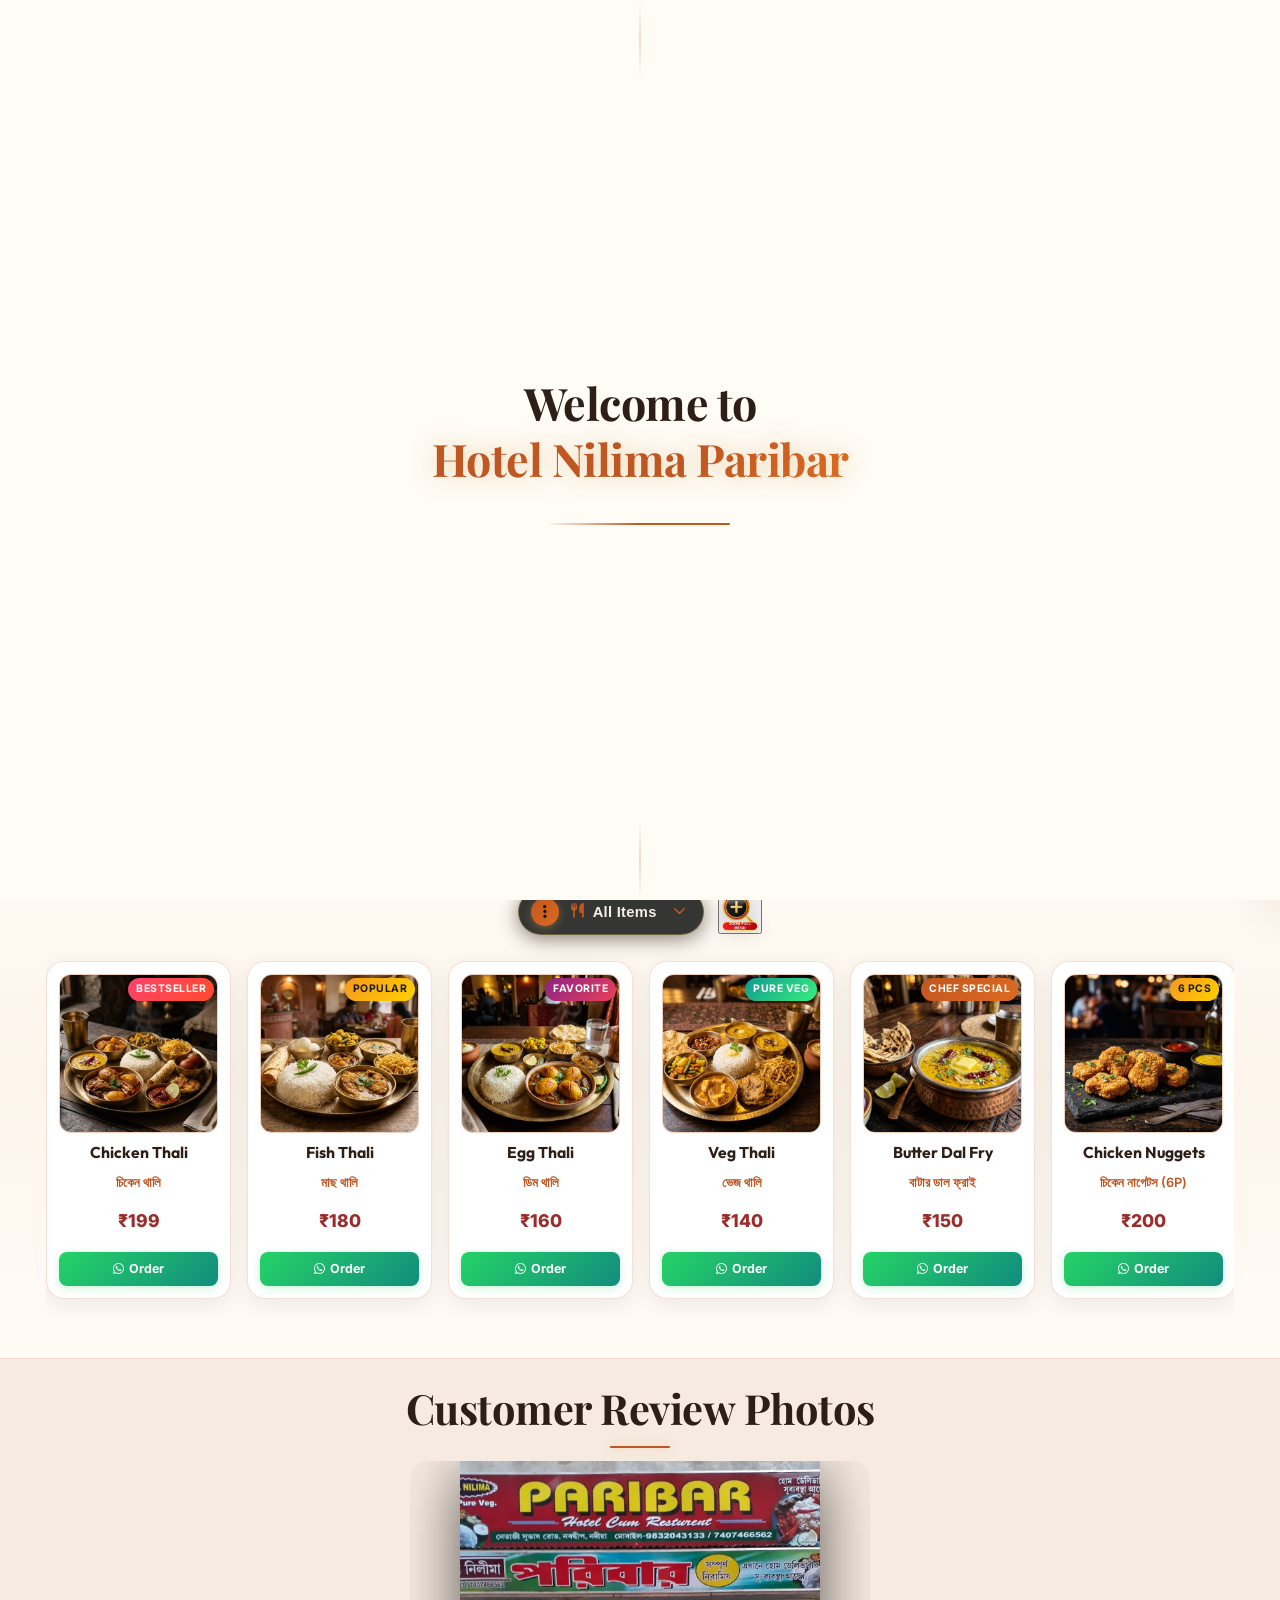
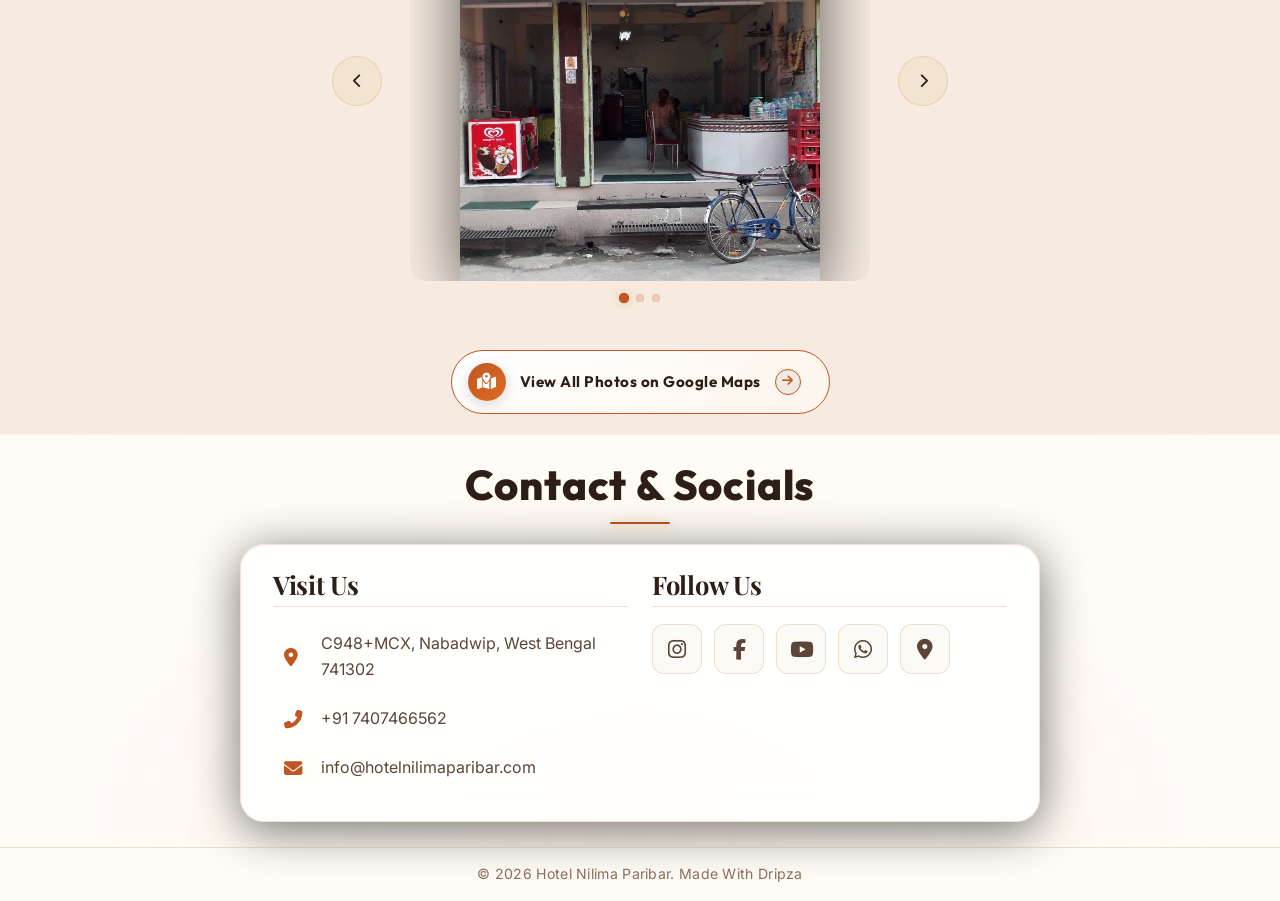
==== commit 8230e5d9: "perf: smooth scroll - passive listeners, momentum drag, remove backdrop-filter, pause animation on s" ====
--- a/index.html
+++ b/index.html
@@ -1133,6 +1133,6 @@
         </div>
     </div>
 
-    <script src="script.js"></script>
+    <script src="script.js?v=1.4"></script>
 </body>
 </html>
--- a/styles.css
+++ b/styles.css
@@ -2707,8 +2707,6 @@
     font-size: 0.92rem;
     font-weight: 600;
     cursor: pointer;
-    backdrop-filter: blur(12px);
-    -webkit-backdrop-filter: blur(12px);
     box-shadow: 0 4px 20px rgba(0, 0, 0, 0.45), 0 0 15px rgba(201, 162, 75, 0.15);
     transition: all 0.3s cubic-bezier(0.25, 0.8, 0.25, 1);
     user-select: none;
@@ -2830,6 +2828,9 @@
     padding-right: 4px;
     scrollbar-width: thin;
     scrollbar-color: rgba(201, 162, 75, 0.6) rgba(255, 255, 255, 0.05);
+    will-change: scroll-position;
+    transform: translateZ(0);
+    -webkit-transform: translateZ(0);
 }
 
 .menu-filter-dropdown-list::-webkit-scrollbar {
@@ -2989,7 +2990,7 @@
     overflow-x: auto;
     overflow-y: hidden;
     scroll-behavior: smooth;
-    scroll-snap-type: x mandatory;
+    scroll-snap-type: x proximity;
     -webkit-overflow-scrolling: touch;
     padding: 8px 6px 18px;
     width: 100%;
@@ -3030,12 +3031,12 @@
     padding: 12px;
     text-align: center;
     box-shadow: 0 6px 22px rgba(0, 0, 0, 0.07) !important;
-    backdrop-filter: blur(12px);
-    -webkit-backdrop-filter: blur(12px);
     transition: transform 0.35s cubic-bezier(0.2, 0.8, 0.2, 1), border-color 0.35s ease, box-shadow 0.35s ease;
     animation: floatMenuItem 4.5s ease-in-out infinite alternate;
     user-select: none;
     position: relative;
+    will-change: transform;
+    contain: layout style;
 }
 
 .food-menu-card:nth-child(even) { animation-delay: 0.8s; }
@@ -3279,8 +3280,6 @@
     position: absolute;
     inset: 0;
     background: rgba(0, 0, 0, 0.72);
-    backdrop-filter: blur(12px);
-    -webkit-backdrop-filter: blur(12px);
 }
 
 .full-menu-modal-container {
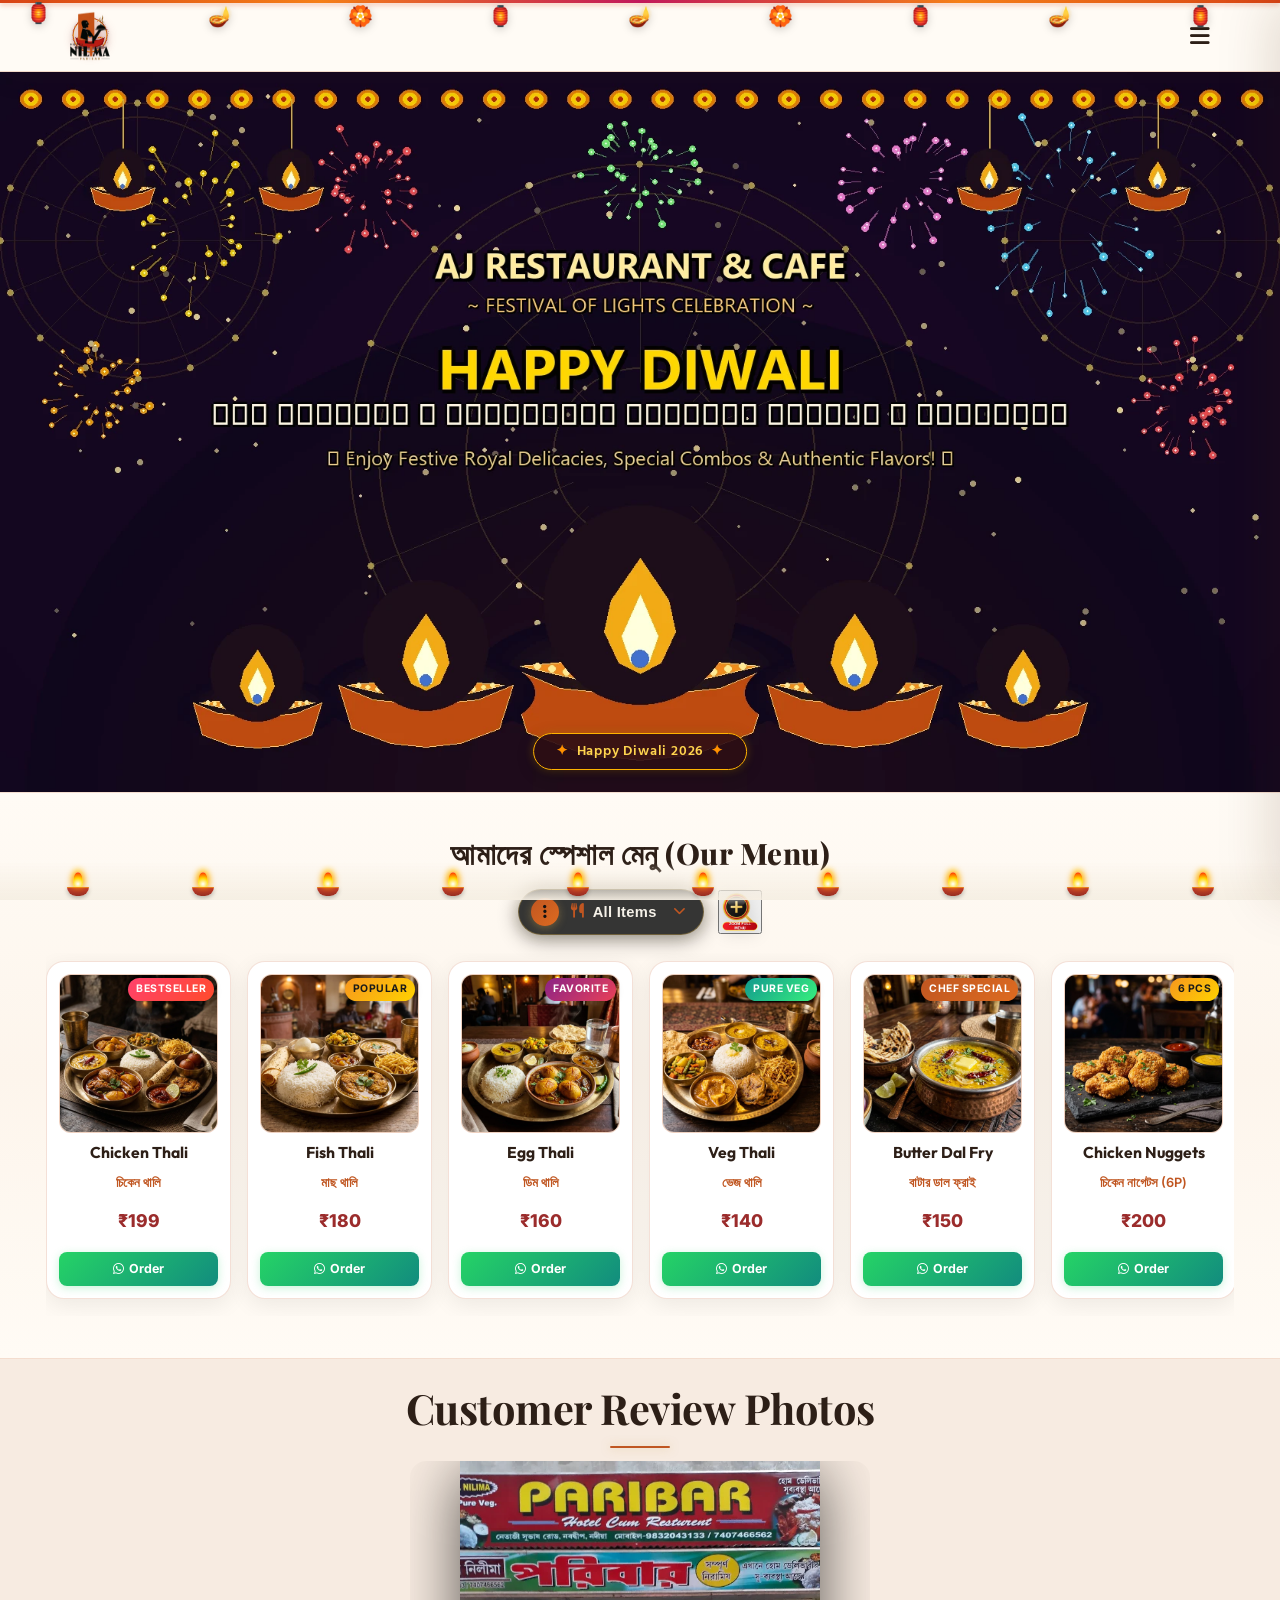
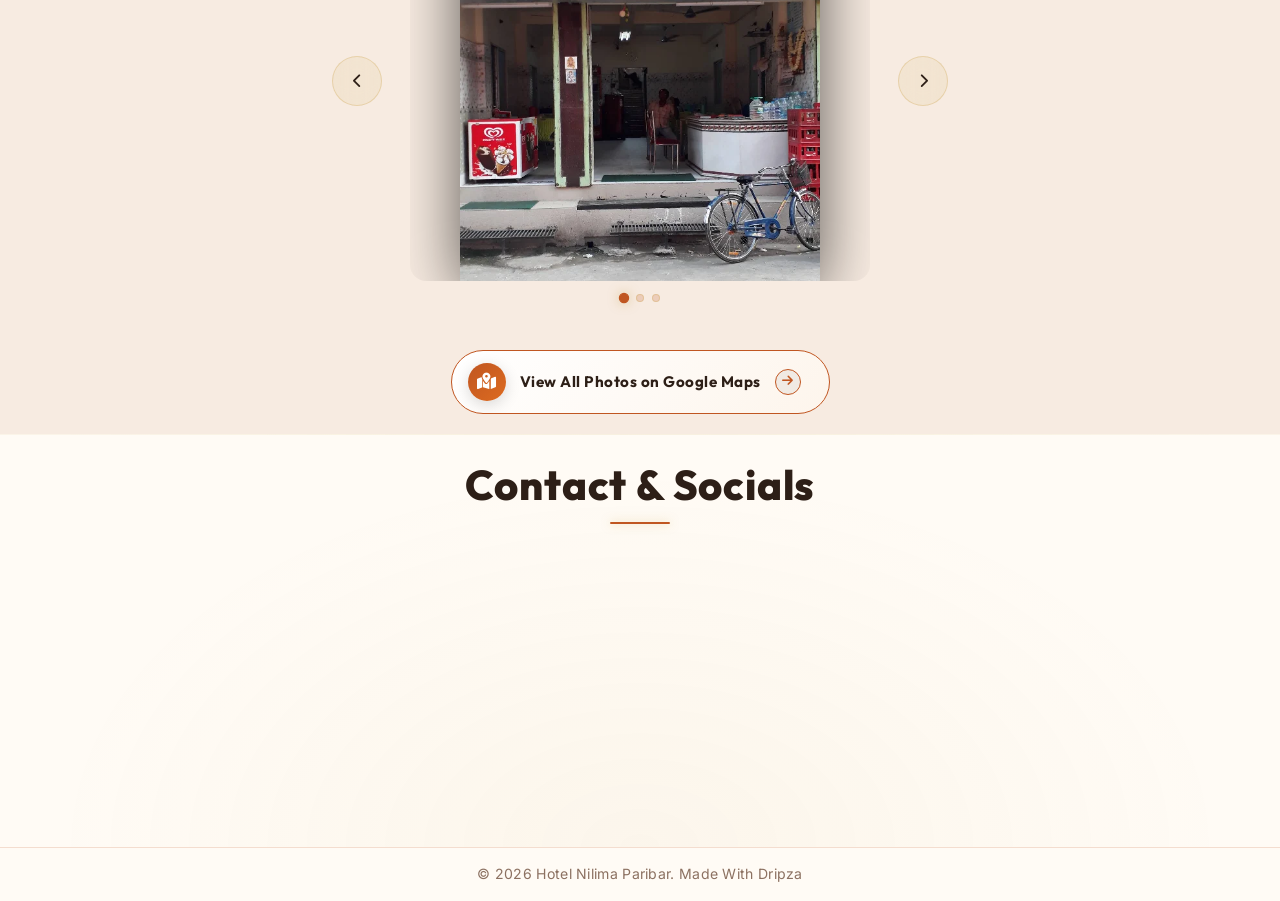
==== commit 071d5ac4: "update" ====
--- a/index.html
+++ b/index.html
@@ -5,14 +5,15 @@
     <meta name="viewport" content="width=device-width, initial-scale=1.0">
     <title>Hotel Nilima Paribar</title>
     <link rel="icon" type="image/png" href="assets/hotel_nilima_paribar_logo.webp">
-    <link href="https://fonts.googleapis.com/css2?family=Playfair+Display:wght@400;600;700;800&family=Outfit:wght@300;400;600;800&family=Inter:wght@300;400;500;600&display=swap" rel="stylesheet">
+    <link href="https://fonts.googleapis.com/css2?family=Playfair+Display:wght@400;600;700;800&family=Outfit:wght@300;400;600;800&family=Inter:wght@300;400;500;600&family=Hind+Siliguri:wght@400;600;700&display=swap" rel="stylesheet">
     <link rel="stylesheet" href="https://cdnjs.cloudflare.com/ajax/libs/font-awesome/6.4.0/css/all.min.css">
     <link rel="stylesheet" href="styles.css?v=1.3">
 </head>
-<body class="no-scroll">
+<body class="no-scroll diwali-theme">
     <!-- Preloader Screen -->
     <div id="preloader">
         <div class="preloader-content">
+            <div class="preloader-diya-glow">🪔</div>
             <h1 class="preloader-title">Welcome to <br><span class="highlight">Hotel Nilima Paribar</span></h1>
             <div class="preloader-loader">
                 <div class="loader-bar"></div>
@@ -20,17 +21,32 @@
         </div>
     </div>
     <!-- Navbar -->
+        <!-- Hanging Decorative Diwali Toran & Lanterns -->
+    <div class="diwali-hanging-toran" aria-hidden="true">
+        <div class="toran-string"></div>
+        <div class="toran-items">
+            <span class="toran-lantern tl1">🏮</span>
+            <span class="toran-diya td1">🪔</span>
+            <span class="toran-flower tf1">🏵️</span>
+            <span class="toran-lantern tl2">🏮</span>
+            <span class="toran-diya td2">🪔</span>
+            <span class="toran-flower tf2">🏵️</span>
+            <span class="toran-lantern tl3">🏮</span>
+            <span class="toran-diya td3">🪔</span>
+            <span class="toran-lantern tl4">🏮</span>
+        </div>
+    </div>
     <nav class="navbar">
         <div class="logo-container">
             <img src="assets/hotel_nilima_paribar_logo.webp" alt="Hotel Nilima Paribar Logo" class="logo-brand-img">
             <div class="logo-text-wrapper">
-                <span class="animated-football-header" title="Ganesh Chaturthi Special">
-                    <img src="assets/ganesh_run_icon.webp" alt="Ganesh Run Icon" style="object-fit: contain; filter: drop-shadow(0 0 5px rgba(255, 215, 0, 0.6));">
+                <span class="animated-football-header" title="Diwali Celebration">
+                    <img src="assets/diwali_run_icon.webp" alt="Mahalaya Run Icon" style="object-fit: contain; filter: drop-shadow(0 2px 5px rgba(183, 28, 28, 0.4)) drop-shadow(0 1px 2px rgba(0, 0, 0, 0.25));">
                 </span>
                 <span class="logo-text">Hotel Nilima Paribar</span>
             </div>
         </div>
-        <span class="rath-yatra-header-text">শুভ বিশ্বকর্মা পূজা!</span>
+        <span class="rath-yatra-header-text diwali-header-text">✨ শুভ দীপাবলি ও কালীপূজা 🪔</span>
         <ul class="nav-links">
             <li><a href="#home">Home</a></li>
             <li><a href="#menu">Menu</a></li>
@@ -38,14 +54,6 @@
             <li><a href="#contact">Contact</a></li>
         </ul>
         <div class="navbar-actions">
-            <!-- Rakhi Purnima Button for Poster -->
-            <button class="fifa-btn" id="open-promo-modal-direct-btn" title="Show Ganesh Chaturthi Special Poster">
-                <div class="fifa-container">
-                    <div class="fifa-magic-ring"></div>
-                    <img src="assets/ganesh_icon.webp" alt="Ganesh Special" class="fifa-svg" style="object-fit: contain;">
-                </div>
-            </button>
-            
             <div class="hamburger">
                 <i class="fas fa-bars"></i>
             </div>
@@ -55,9 +63,14 @@
     <!-- Hero Section -->
     <section id="home" class="hero">
         <div class="hero-bg banner-box">
-            <img src="assets/aj_restaurant_banner_1.webp" alt="AJ Restaurant & Cafe Banner" class="active">
+            <img src="assets/diwali_greeting_banner.webp" alt="Happy Diwali Festival Banner" class="active">
             <img src="assets/hero_banner_1.webp" alt="Hotel Nilima Paribar Banner">
             <div class="overlay"></div>
+        </div>
+        <!-- Interactive Diwali Fireworks Canvas Overlay -->
+        <canvas id="diwali-fireworks-canvas"></canvas>
+        <div class="hero-diwali-badge">
+            <span class="sparkle-star">✦</span> Happy Diwali 2026 <span class="sparkle-star">✦</span>
         </div>
         <!-- Click/Hover Zones for Banner Control -->
         <div class="hero-nav-zone left-zone" title="Previous Image"></div>
@@ -1124,15 +1137,19 @@
 
 
 
-    <!-- Promo Poster Modal -->
-    <div class="promo-modal" id="promo-modal">
-        <div class="promo-modal-overlay"></div>
-        <div class="promo-modal-content">
-            <button class="promo-modal-close" id="close-promo-modal-btn" aria-label="Close Promo Modal"><i class="fas fa-times"></i></button>
-            <img src="assets/promo_poster.webp" alt="Rakhi Purnima Celebration" class="promo-poster-img">
-        </div>
+        <!-- Interactive Diwali Diya Bar along bottom -->
+    <div class="diwali-diya-bar" id="diwali-diya-bar" title="Interactive Diwali Diyas - Click to Light / Extinguish">
+        <div class="interactive-diya-item"><div class="diya-flame"></div><div class="diya-pot"></div></div>
+        <div class="interactive-diya-item"><div class="diya-flame"></div><div class="diya-pot"></div></div>
+        <div class="interactive-diya-item"><div class="diya-flame"></div><div class="diya-pot"></div></div>
+        <div class="interactive-diya-item"><div class="diya-flame"></div><div class="diya-pot"></div></div>
+        <div class="interactive-diya-item"><div class="diya-flame"></div><div class="diya-pot"></div></div>
+        <div class="interactive-diya-item"><div class="diya-flame"></div><div class="diya-pot"></div></div>
+        <div class="interactive-diya-item"><div class="diya-flame"></div><div class="diya-pot"></div></div>
+        <div class="interactive-diya-item"><div class="diya-flame"></div><div class="diya-pot"></div></div>
+        <div class="interactive-diya-item"><div class="diya-flame"></div><div class="diya-pot"></div></div>
+        <div class="interactive-diya-item"><div class="diya-flame"></div><div class="diya-pot"></div></div>
     </div>
-
     <script src="script.js?v=1.4"></script>
-</body>
+    </body>
 </html>
--- a/styles.css
+++ b/styles.css
@@ -102,6 +102,8 @@
 }
 
 .logo-brand-img {
+    position: relative;
+    z-index: 1002;
     height: 52px;
     width: auto;
     object-fit: contain;
@@ -138,6 +140,7 @@
 .animated-football-header img {
     width: 100%;
     height: 100%;
+    filter: drop-shadow(0 2px 5px rgba(183, 28, 28, 0.4)) drop-shadow(0 1px 2px rgba(0, 0, 0, 0.25)) !important;
 }
 
 .logo-text {
@@ -1122,6 +1125,7 @@
     font-weight: 800;
     letter-spacing: 0.5px;
     color: #8B1A1A;
+    text-shadow: 0 1px 2px rgba(0, 0, 0, 0.15);
     white-space: nowrap;
     opacity: 0;
     pointer-events: none;
@@ -2992,6 +2996,7 @@
     scroll-behavior: smooth;
     scroll-snap-type: x proximity;
     -webkit-overflow-scrolling: touch;
+    touch-action: pan-x pan-y;
     padding: 8px 6px 18px;
     width: 100%;
     cursor: grab;
@@ -4086,3 +4091,287 @@
         font-size: 0.7rem;
     }
 }
+
+/* Mobile touch vertical page scroll compatibility */
+.main-menu-scroll-wrapper,
+.main-menu-scroll-track,
+.main-menu-scroll-track .food-menu-card {
+    touch-action: pan-x pan-y !important;
+}
+
+/* ============================================================
+   DIWALI FESTIVAL THEME STYLES (LIGHT THEME - দীপাবলি ও কালীপূজা)
+   Optimized for All Devices: Desktop, iPhone & Low-End Android
+   ============================================================ */
+
+/* Preloader Diya Enhancement */
+.preloader-diya-glow {
+    font-size: 3rem;
+    margin-bottom: 8px;
+    animation: diyaPulseGlow 1.8s infinite ease-in-out;
+    filter: drop-shadow(0 0 10px #e65100);
+    will-change: transform;
+}
+
+.preloader-subtitle {
+    font-family: 'Hind Siliguri', 'Outfit', sans-serif;
+    color: #c62828;
+    font-size: 1.1rem;
+    font-weight: 700;
+    margin-top: 6px;
+    letter-spacing: 0.5px;
+    text-shadow: 0 0 6px rgba(198, 40, 40, 0.25);
+}
+
+@keyframes diyaPulseGlow {
+    0%, 100% { transform: scale(1) translateZ(0); filter: drop-shadow(0 0 8px #d84315); }
+    50% { transform: scale(1.12) translateZ(0); filter: drop-shadow(0 0 16px #ff8f00); }
+}
+
+/* Hanging Festive Toran & Lanterns */
+.diwali-hanging-toran {
+    position: fixed;
+    top: 0;
+    left: 0;
+    width: 100%;
+    height: 44px;
+    z-index: 1001;
+    pointer-events: none;
+    overflow: hidden;
+    transform: translateZ(0);
+}
+
+.toran-string {
+    position: absolute;
+    top: 0;
+    left: 0;
+    width: 100%;
+    height: 3px;
+    background: linear-gradient(90deg, #d84315, #f57f17, #c2185b, #f57f17, #d84315);
+    box-shadow: 0 2px 5px rgba(216, 67, 21, 0.35);
+}
+
+.toran-items {
+    display: flex;
+    justify-content: space-around;
+    align-items: flex-start;
+    padding: 0 10px;
+    width: 100%;
+}
+
+.toran-items span {
+    display: inline-block;
+    transform-origin: top center;
+    font-size: 1.25rem;
+    filter: drop-shadow(0 2px 4px rgba(0, 0, 0, 0.2));
+    will-change: transform;
+}
+
+.toran-lantern { animation: toranSway 3.2s infinite ease-in-out; }
+.toran-diya { animation: toranSway 2.8s infinite ease-in-out reverse; }
+.toran-flower { animation: toranSway 3.6s infinite ease-in-out; font-size: 1rem; }
+
+.tl1 { animation-delay: 0s; position: relative; left: -42px; top: -3px; }
+.td1 { animation-delay: 0.4s; }
+.tf1 { animation-delay: 0.8s; }
+.tl2 { animation-delay: 1.2s; }
+.td2 { animation-delay: 1.6s; }
+.tf2 { animation-delay: 0.3s; }
+.tl3 { animation-delay: 0.9s; }
+.td3 { animation-delay: 1.4s; }
+.tl4 { animation-delay: 0.2s; }
+
+@keyframes toranSway {
+    0%, 100% { transform: rotate(-8deg) translateZ(0); }
+    50% { transform: rotate(8deg) translateZ(0); }
+}
+
+/* Diwali Header Text (Light Theme - Rich Royal Crimson & Vermilion) */
+.diwali-header-text {
+    font-family: 'Hind Siliguri', 'Playfair Display', serif !important;
+    font-size: 1.25rem !important;
+    font-weight: 700 !important;
+    color: #b71c1c !important;
+    background: linear-gradient(90deg, #b71c1c 0%, #d84315 35%, #880e4f 70%, #e65100 100%) !important;
+    -webkit-background-clip: text !important;
+    -webkit-text-fill-color: transparent !important;
+    filter: drop-shadow(0 1px 3px rgba(183, 28, 28, 0.25));
+    letter-spacing: 0.5px;
+}
+
+/* Hero Section Diwali Additions */
+#diwali-fireworks-canvas {
+    position: absolute;
+    inset: 0;
+    width: 100%;
+    height: 100%;
+    z-index: 2;
+    pointer-events: auto;
+    cursor: crosshair;
+    contain: strict;
+}
+
+.hero-diwali-badge {
+    position: absolute;
+    bottom: 22px;
+    left: 50%;
+    transform: translateX(-50%) translateZ(0);
+    z-index: 3;
+    background: rgba(45, 14, 20, 0.9);
+    border: 1.5px solid #ffb300;
+    border-radius: 30px;
+    padding: 6px 18px;
+    font-family: 'Hind Siliguri', 'Outfit', sans-serif;
+    color: #ffd54f;
+    font-size: 0.88rem;
+    font-weight: 600;
+    letter-spacing: 0.8px;
+    white-space: nowrap;
+    box-shadow: 0 4px 15px rgba(0, 0, 0, 0.35), 0 0 10px rgba(255, 179, 0, 0.3);
+    pointer-events: none;
+    animation: badgeFloat 3.5s infinite ease-in-out;
+}
+
+.sparkle-star {
+    color: #ff9100;
+    margin: 0 4px;
+    display: inline-block;
+}
+
+@keyframes badgeFloat {
+    0%, 100% { transform: translateX(-50%) translateY(0) translateZ(0); }
+    50% { transform: translateX(-50%) translateY(-5px) translateZ(0); }
+}
+
+/* Interactive Diya Bar along bottom of the screen */
+.diwali-diya-bar {
+    position: fixed;
+    bottom: 0;
+    left: 0;
+    width: 100%;
+    height: 38px;
+    z-index: 9980;
+    display: flex;
+    justify-content: space-around;
+    align-items: flex-end;
+    padding: 0 15px 4px 15px;
+    pointer-events: none;
+    background: linear-gradient(to top, rgba(245, 238, 226, 0.95) 0%, rgba(245, 238, 226, 0) 100%);
+    contain: layout paint;
+}
+
+.interactive-diya-item {
+    pointer-events: auto;
+    cursor: pointer;
+    display: flex;
+    flex-direction: column;
+    align-items: center;
+    transition: transform 0.2s ease-out;
+    user-select: none;
+    will-change: transform;
+}
+
+.interactive-diya-item:hover {
+    transform: scale(1.25) translateY(-3px) translateZ(0);
+}
+
+.diya-flame {
+    width: 10px;
+    height: 15px;
+    background: radial-gradient(circle at 50% 80%, #fff 0%, #ffd700 45%, #ff4500 85%, transparent 100%);
+    border-radius: 50% 50% 25% 25% / 70% 70% 30% 30%;
+    box-shadow: 0 0 8px #ff9100, 0 -2px 6px #ffd700;
+    animation: diyaFlameFlicker 0.2s infinite alternate ease-in-out;
+    transform-origin: bottom center;
+    transition: opacity 0.3s ease, transform 0.3s ease;
+    will-change: transform, opacity;
+}
+
+.diya-pot {
+    width: 22px;
+    height: 9px;
+    background: linear-gradient(180deg, #c0392b 0%, #962d22 100%);
+    border-radius: 0 0 14px 14px;
+    border-top: 1.5px solid #e67e22;
+    box-shadow: 0 2px 4px rgba(0, 0, 0, 0.25);
+}
+
+.interactive-diya-item.unlit .diya-flame {
+    opacity: 0;
+    transform: scale(0.2);
+}
+
+@keyframes diyaFlameFlicker {
+    0% { transform: scale(1) rotate(-1deg) translateZ(0); }
+    100% { transform: scale(1.06, 0.95) rotate(1.5deg) translateZ(0); }
+}
+
+@media (max-width: 768px) {
+    .diwali-diya-bar {
+        height: 30px;
+        padding-bottom: 2px;
+    }
+    .interactive-diya-item:nth-child(n+7) {
+        display: none !important;
+    }
+    .diya-flame {
+        width: 8px;
+        height: 12px;
+    }
+    .diya-pot {
+        width: 17px;
+        height: 7px;
+    }
+}
+/* Sparkler Cursor Trail Particle (Desktop only) */
+.diwali-sparkler-dot {
+    position: fixed;
+    pointer-events: none;
+    border-radius: 50%;
+    z-index: 10005;
+    animation: sparklerFade 0.55s forwards linear;
+    will-change: transform, opacity;
+}
+
+@keyframes sparklerFade {
+    0% { transform: translate(0, 0) scale(1) translateZ(0); opacity: 1; }
+    100% { transform: translate(var(--tx, 0), var(--ty, 0)) scale(0) translateZ(0); opacity: 0; }
+}
+
+/* Mobile Optimizations */
+@media (max-width: 768px) {
+    .diwali-header-text {
+        font-size: 0.92rem !important;
+    }
+    .diwali-hanging-toran {
+        height: 36px;
+    }
+    .tl1 {
+        left: -14px;
+        top: -2px;
+    }
+    .toran-items span {
+        font-size: 1rem;
+    }
+    .hero-diwali-badge {
+        font-size: 0.72rem;
+        padding: 4px 12px;
+        bottom: 10px;
+    }
+    .diwali-diya-bar {
+        height: 30px;
+        padding-bottom: 2px;
+    }
+    .diya-flame {
+        width: 8px;
+        height: 12px;
+    }
+    .diya-pot {
+        width: 17px;
+        height: 7px;
+    }
+    .preloader-diya-glow,
+    .diwali-header-text {
+        filter: none !important;
+    }
+}
